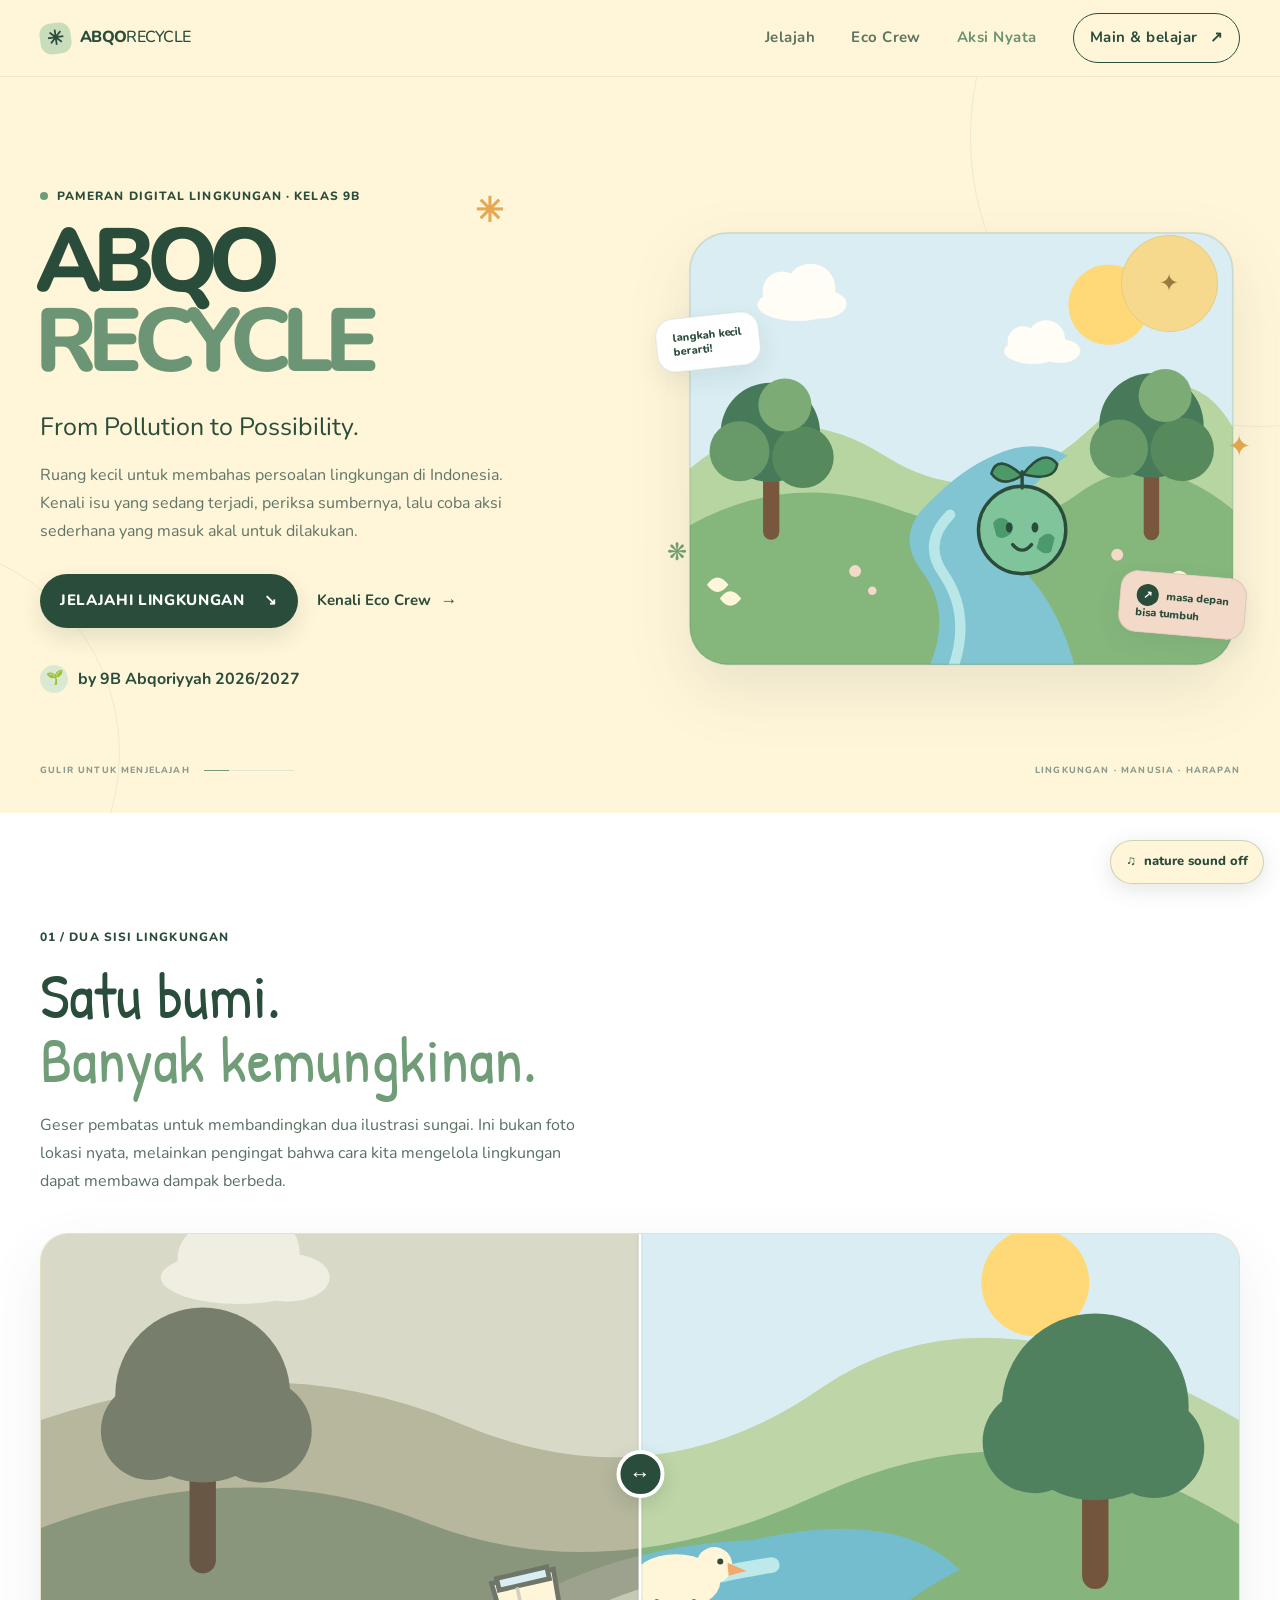
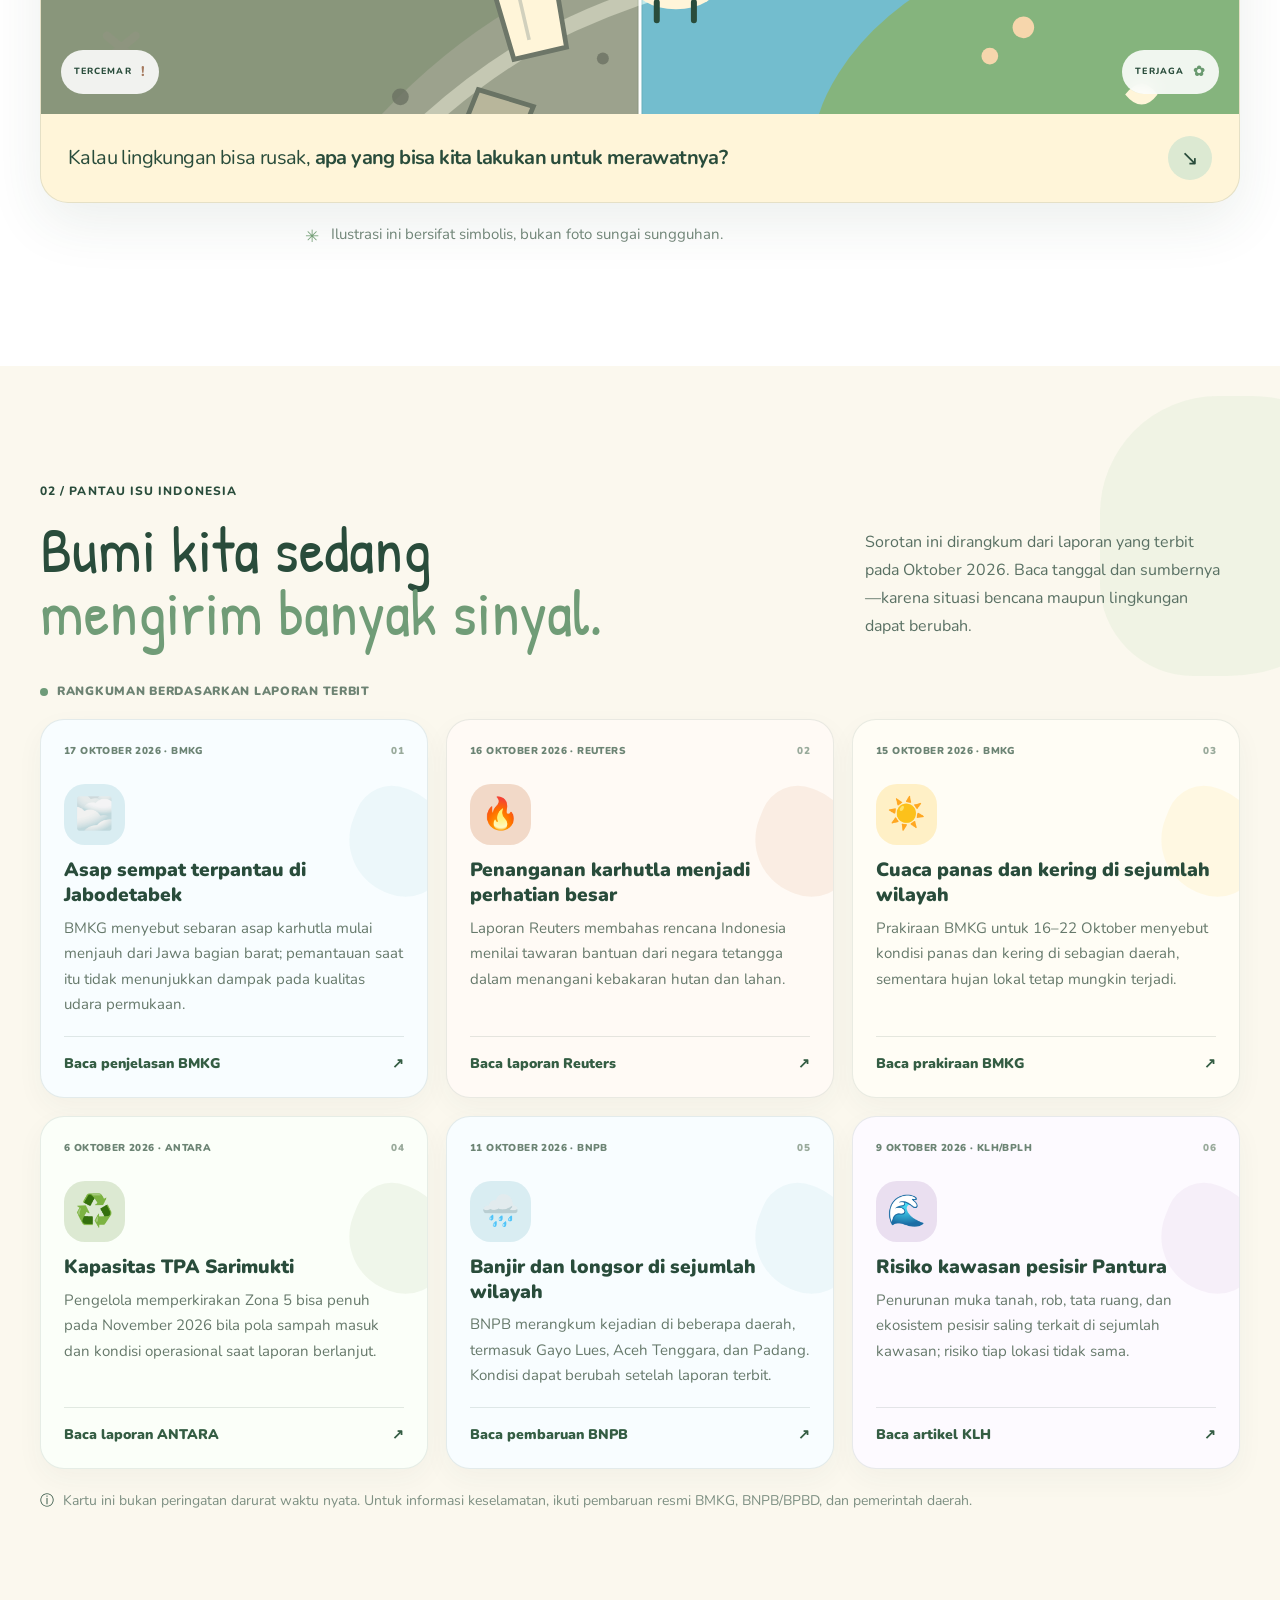
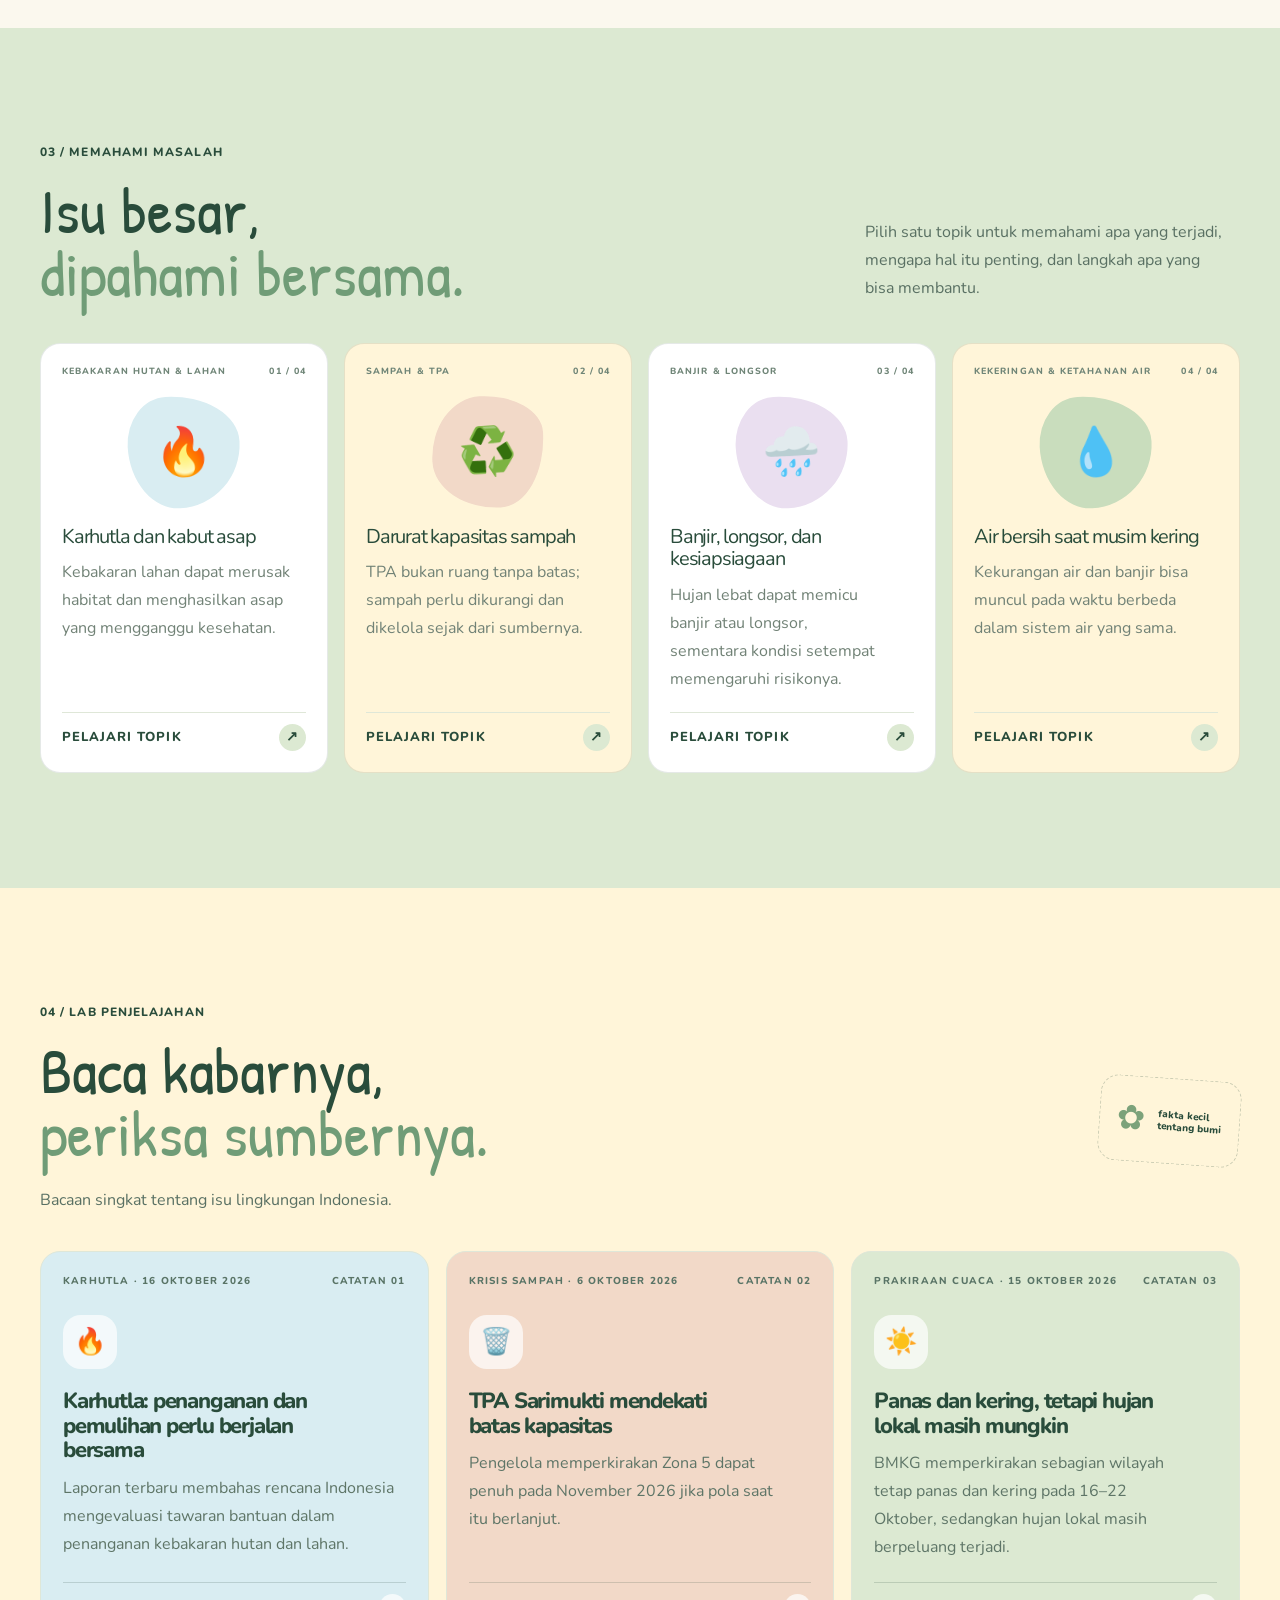
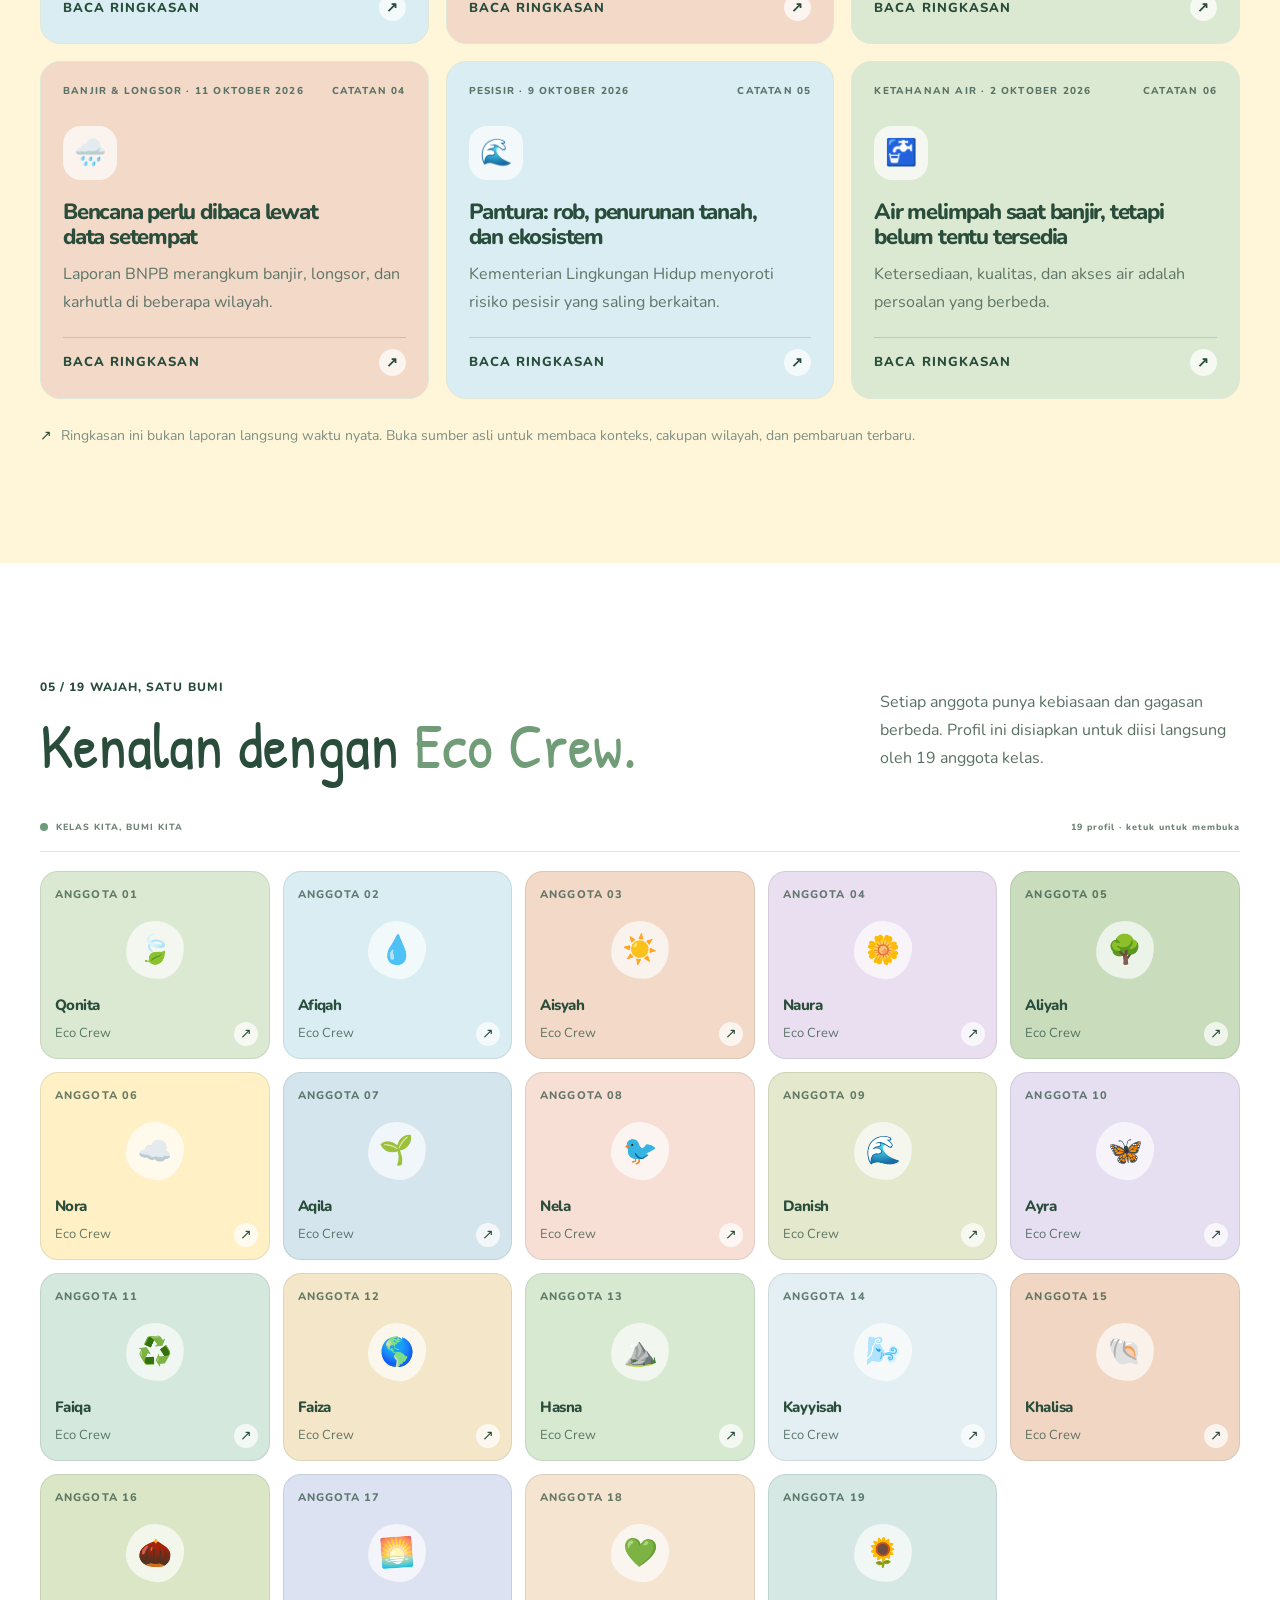
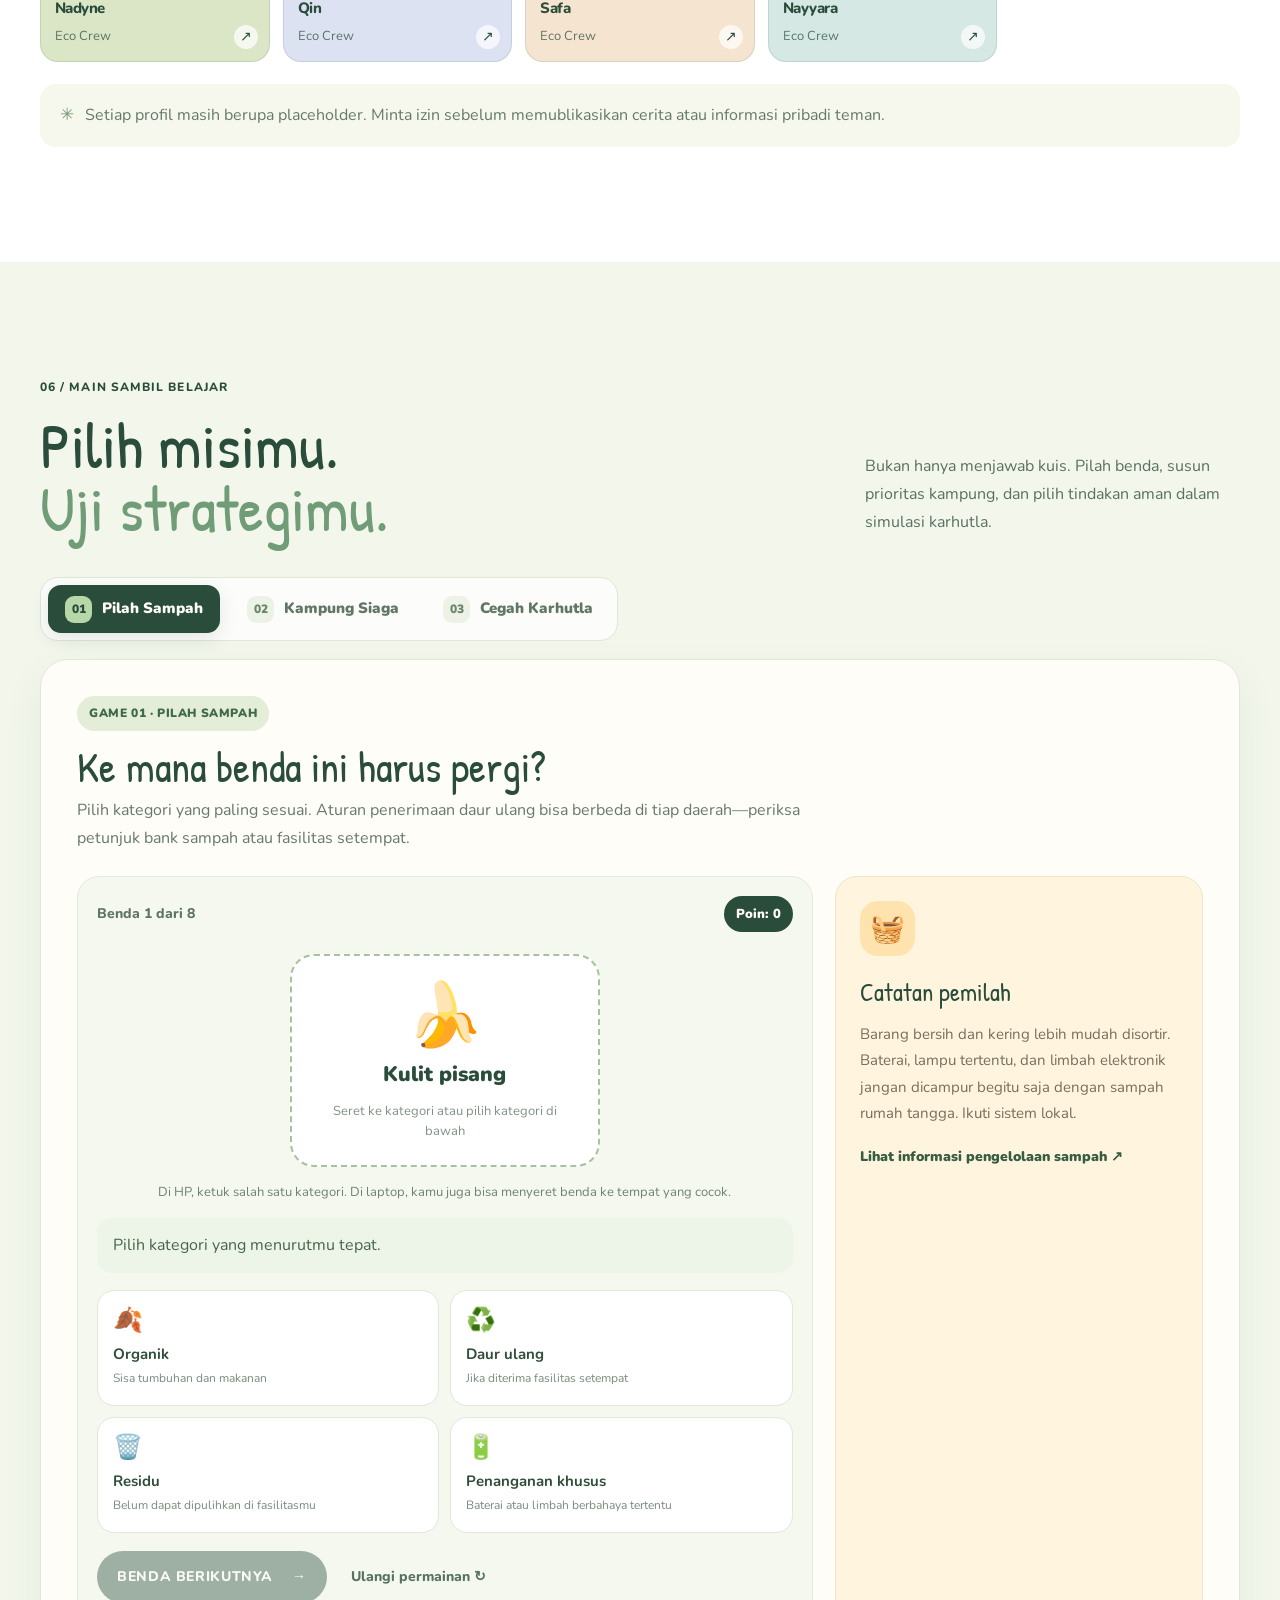
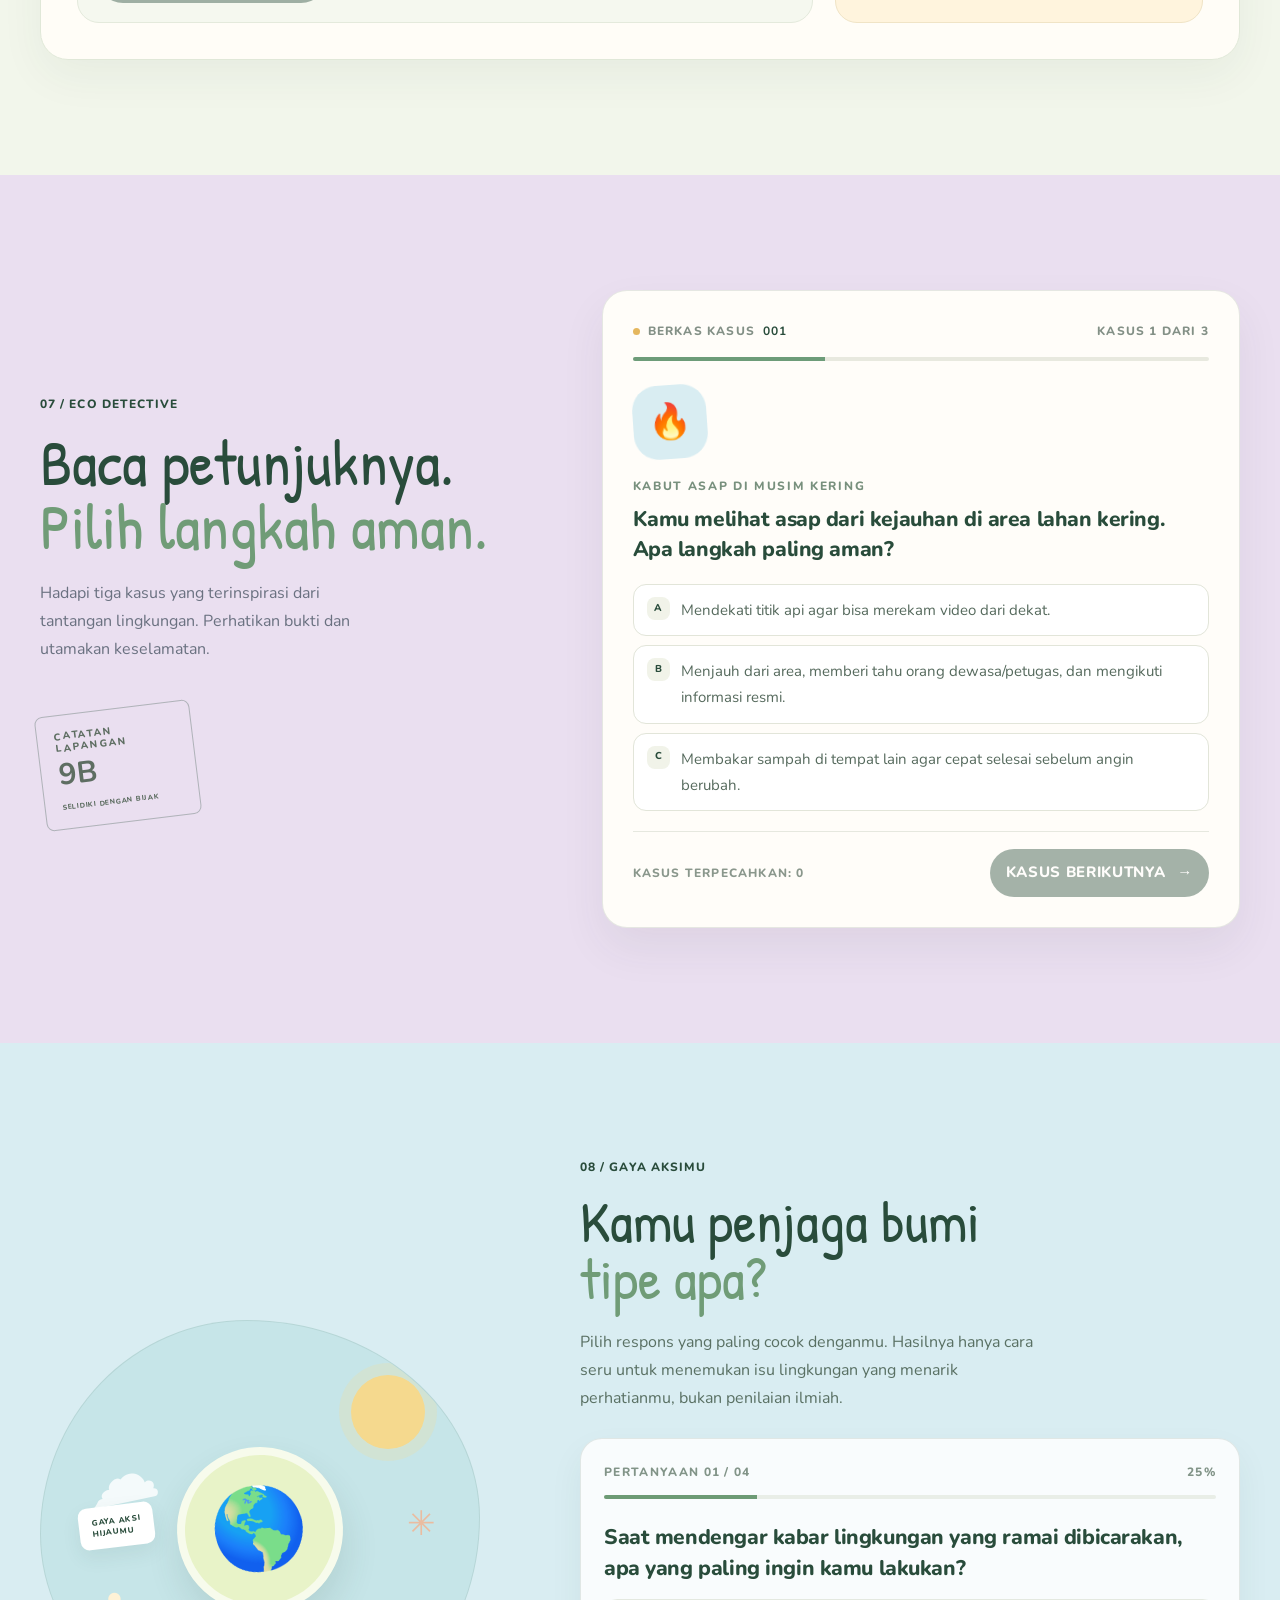
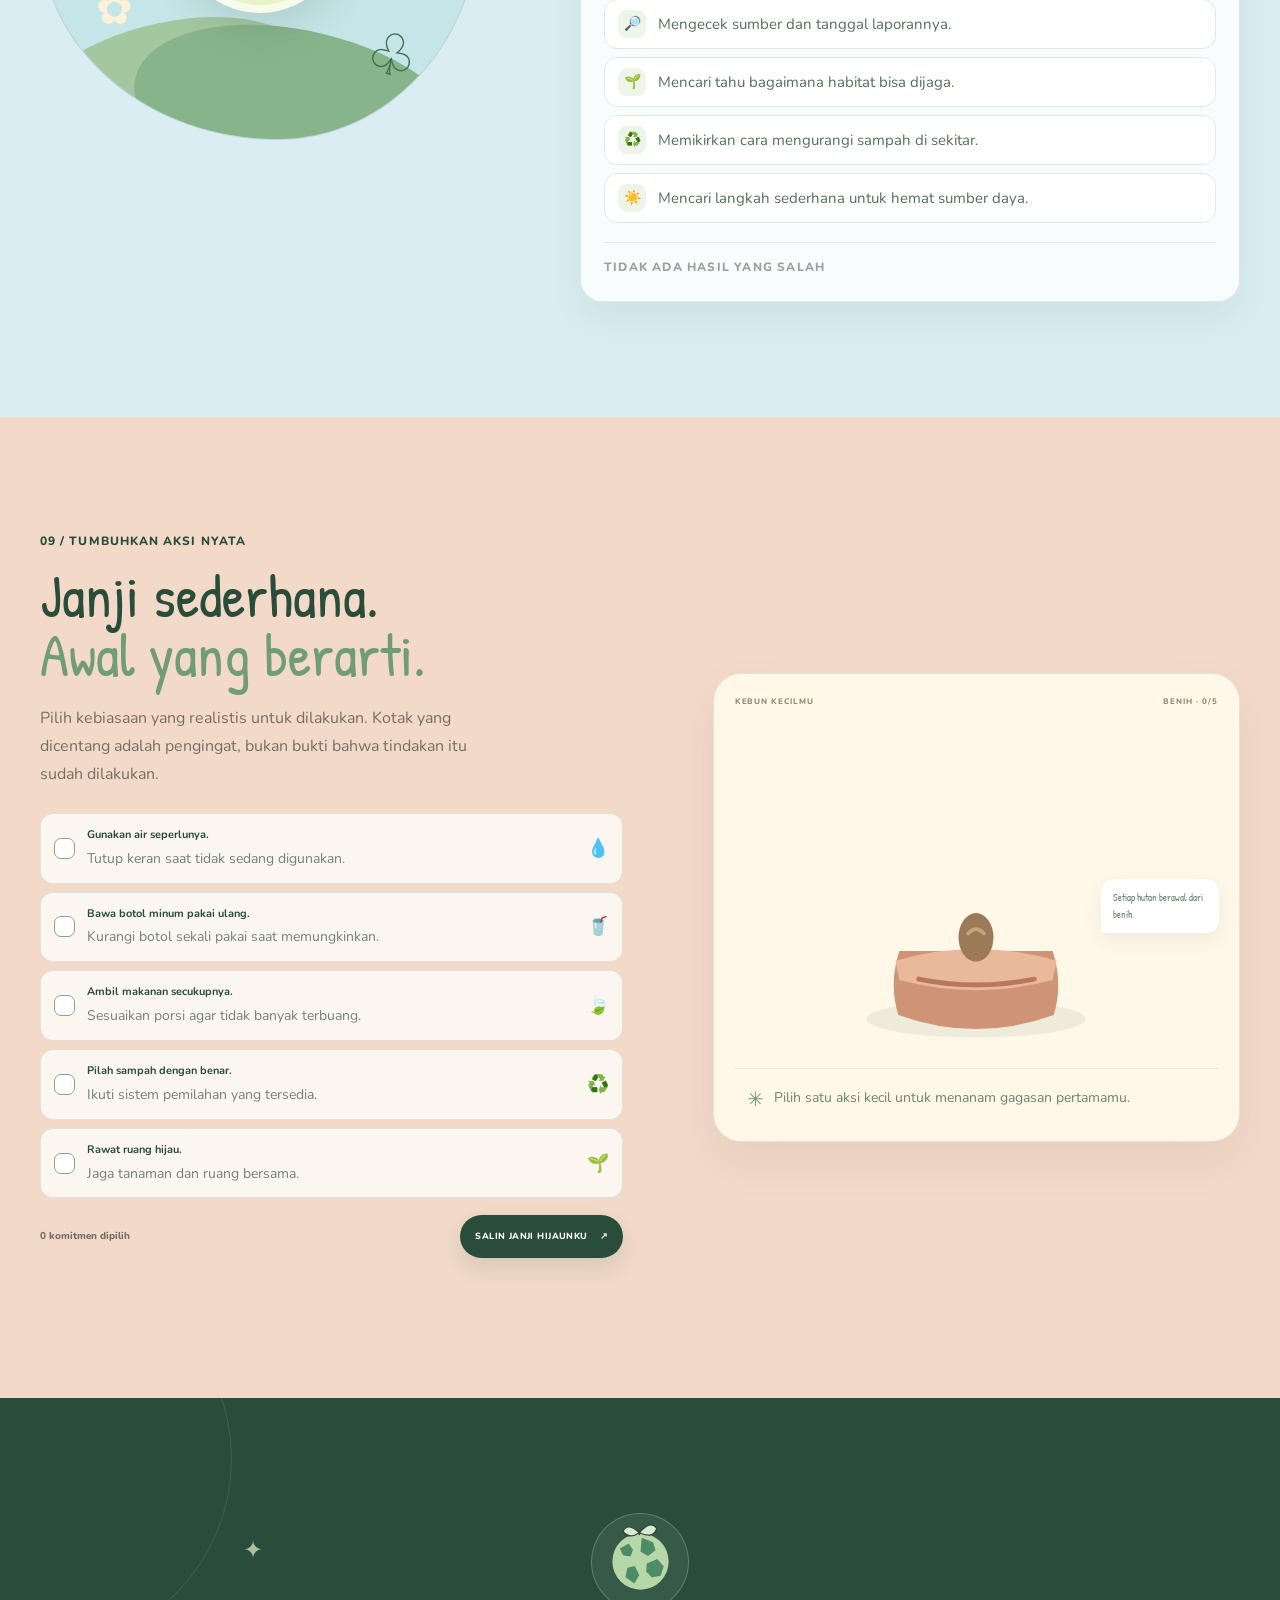
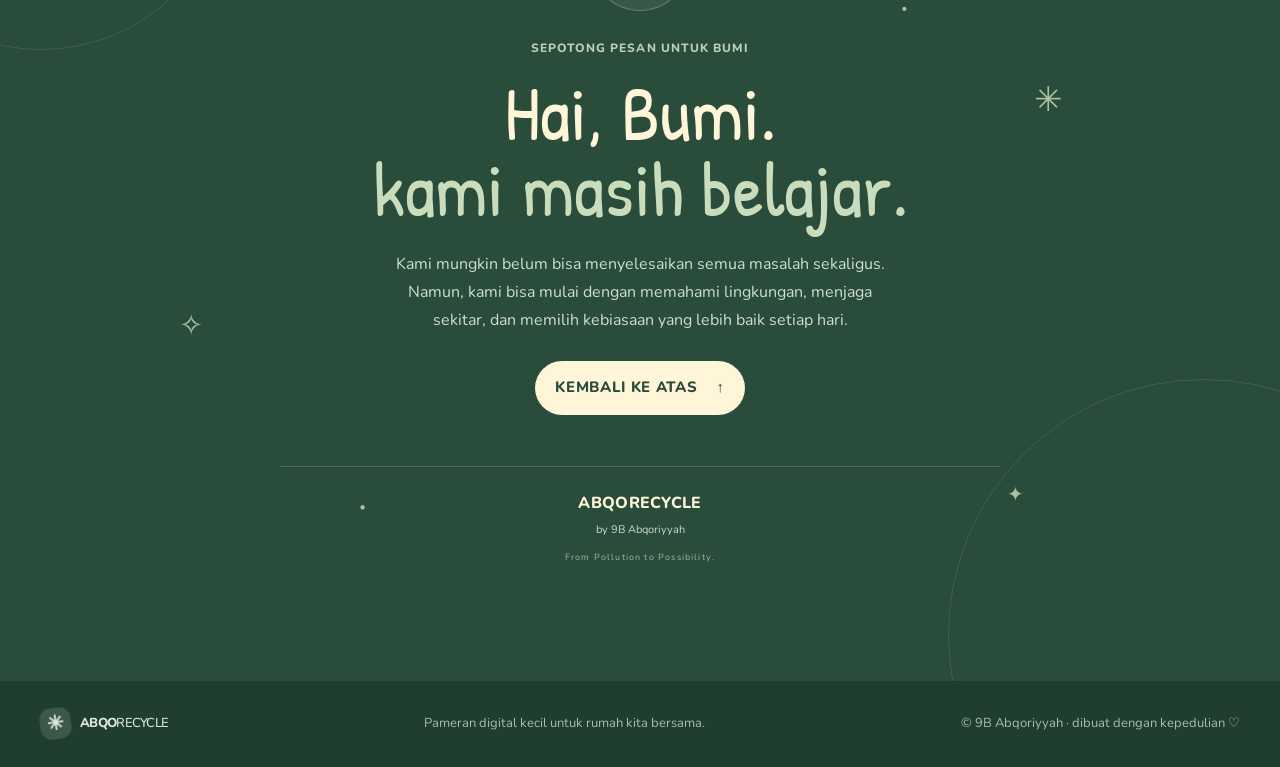
==== index.html @ 98eb4a1c "Add files via upload" ====
<!doctype html>
<html lang="id">
<head>
  <meta charset="UTF-8">
  <meta name="viewport" content="width=device-width, initial-scale=1.0">
  <meta name="description" content="ABQORECYCLE dari 9B Abqoriyyah: jelajahi isu lingkungan Indonesia terkini, belajar dari sumber tepercaya, dan coba permainan interaktif bertema sampah, banjir, kekeringan, serta karhutla.">
  <meta name="theme-color" content="#fff5d9">
  <title>ABQORECYCLE — 9B Abqoriyyah</title>
  <link rel="icon" href="data:image/svg+xml,%3Csvg xmlns='http://www.w3.org/2000/svg' viewBox='0 0 100 100'%3E%3Crect width='100' height='100' rx='25' fill='%23dce9d2'/%3E%3Cpath d='M50 78V43C50 23 70 17 81 20 82 42 72 57 50 59M50 53C47 31 31 23 17 29 18 49 31 62 50 63' fill='none' stroke='%23294c3b' stroke-width='7' stroke-linecap='round' stroke-linejoin='round'/%3E%3C/svg%3E">
  <link rel="preconnect" href="https://fonts.googleapis.com">
  <link rel="preconnect" href="https://fonts.gstatic.com" crossorigin>
  <link href="https://fonts.googleapis.com/css2?family=Nunito:wght@400;500;600;700;800;900&family=Patrick+Hand&display=swap" rel="stylesheet">
  <link rel="stylesheet" href="style.css">
  <script src="script.js" defer></script>
</head>
<body>
  <a class="skip-link" href="#main-content">Lewati ke konten utama</a>
  <header class="site-header" id="top">
    <nav class="navbar container" aria-label="Navigasi utama">
      <a class="brand" href="#top" aria-label="Beranda ABQORECYCLE"><span class="brand-mark" aria-hidden="true">✳</span><span>ABQO<span class="brand-light">RECYCLE</span></span></a>
      <button class="menu-toggle" type="button" aria-expanded="false" aria-controls="nav-links" aria-label="Buka menu navigasi"><span></span><span></span></button>
      <div class="nav-links" id="nav-links">
        <a href="#discover">Jelajah</a>
        <a href="#eco-crew">Eco Crew</a>
        <a href="#take-action">Aksi Nyata</a>
        <a class="nav-cta" href="#misi-interaktif">Main & belajar <span aria-hidden="true">↗</span></a>
      </div>
    </nav>
  </header>

  <main id="main-content">
    <section class="hero section-pad" aria-labelledby="hero-title">
      <div class="hero-orbit orbit-one" aria-hidden="true"></div><div class="hero-orbit orbit-two" aria-hidden="true"></div>
      <div class="container hero-layout">
        <div class="hero-copy reveal">
          <p class="eyebrow"><span class="eyebrow-dot"></span> PAMERAN DIGITAL LINGKUNGAN · KELAS 9B</p>
          <h1 id="hero-title">ABQO<span>RECYCLE</span><i aria-hidden="true">✳</i></h1>
          <p class="hero-tagline">From Pollution to Possibility.</p>
          <p class="hero-description">Ruang kecil untuk membahas persoalan lingkungan di Indonesia. Kenali isu yang sedang terjadi, periksa sumbernya, lalu coba aksi sederhana yang masuk akal untuk dilakukan.</p>
          <div class="hero-actions"><a class="button button-dark" href="#discover">Jelajahi lingkungan <span aria-hidden="true">↘</span></a><a class="text-link" href="#eco-crew">Kenali Eco Crew <span aria-hidden="true">→</span></a></div>
          <div class="hero-note"><span class="note-icon" aria-hidden="true">🌱</span><span><strong>by 9B Abqoriyyah 2026/2027</strong></span></div>
        </div>
        <div class="hero-art reveal reveal-delay" aria-label="Ilustrasi lanskap hijau dengan sungai, pepohonan, awan, dan bumi yang memiliki tunas" role="img">
          <div class="sun-disc"><span>✦</span></div>
          <div class="hero-sticker sticker-top">langkah kecil<br>berarti!</div>
          <svg class="landscape-svg" viewBox="0 0 650 520" role="img" aria-hidden="true">
            <defs><clipPath id="sceneClip"><rect x="8" y="8" width="634" height="504" rx="44"/></clipPath></defs>
            <g clip-path="url(#sceneClip)">
              <rect width="650" height="520" fill="#d9edf2"/>
              <circle cx="497" cy="92" r="47" fill="#ffd878"/>
              <g fill="#fffdf5"><ellipse cx="134" cy="92" rx="47" ry="19"/><circle cx="116" cy="76" r="23"/><circle cx="149" cy="73" r="29"/><ellipse cx="161" cy="91" rx="30" ry="17"/><ellipse cx="409" cy="146" rx="34" ry="15"/><circle cx="397" cy="135" r="18"/><circle cx="424" cy="132" r="22"/><ellipse cx="440" cy="146" rx="24" ry="14"/></g>
              <path d="M0 290 Q112 190 235 268T475 237T650 250V520H0Z" fill="#b6d5a1"/>
              <path d="M0 354 Q122 283 248 330T461 313T650 338V520H0Z" fill="#85b77c"/>
              <path d="M285 520 Q317 452 278 402 Q247 361 287 323 Q326 283 365 267 Q411 247 449 268 Q409 297 391 331 Q367 371 410 416 Q443 457 459 520Z" fill="#82c5d2"/>
              <path d="M314 520 Q338 455 304 406 Q279 370 312 337" fill="none" stroke="#b9e7e7" stroke-width="12" stroke-linecap="round"/>
              <g class="tree tree-left"><path d="M103 357V263" stroke="#79563e" stroke-width="19" stroke-linecap="round"/><circle cx="102" cy="241" r="58" fill="#477a59"/><circle cx="66" cy="263" r="35" fill="#689a69"/><circle cx="140" cy="270" r="36" fill="#568a5d"/><circle cx="119" cy="209" r="31" fill="#7cab75"/></g>
              <g class="tree tree-right"><path d="M547 358V257" stroke="#79563e" stroke-width="18" stroke-linecap="round"/><circle cx="547" cy="233" r="61" fill="#477a59"/><circle cx="509" cy="260" r="34" fill="#689a69"/><circle cx="583" cy="261" r="37" fill="#568a5d"/><circle cx="563" cy="198" r="31" fill="#7cab75"/></g>
              <g fill="#fff5d9"><path d="M53 419q-13-17-25 0 12 17 25 0M68 435q-13-17-25 0 12 17 25 0M592 411q-13-17-25 0 12 17 25 0M614 429q-13-17-25 0 12 17 25 0"/></g>
              <g transform="translate(396 355)"><circle r="51" fill="#7fc49b" stroke="#294c3b" stroke-width="4"/><path d="M-17 -11q-10-7-17 3l4 15q8 6 18-4M20 10q11-11 18-1l-4 16q-8 6-17-4" fill="#4b996c"/><ellipse cx="-15" cy="-3" rx="4" ry="6" fill="#294c3b"/><ellipse cx="15" cy="-3" rx="4" ry="6" fill="#294c3b"/><path d="M-11 17q11 13 22 0" fill="none" stroke="#294c3b" stroke-width="4" stroke-linecap="round"/><path d="M0 -49V-68" stroke="#294c3b" stroke-width="4" stroke-linecap="round"/><path d="M0 -64q-29-26-36-2 13 18 36 2M1 -65q25-32 40-12-3 21-40 12" fill="#4e9968" stroke="#294c3b" stroke-width="3" stroke-linejoin="round"/></g>
              <g fill="#f2d9c8"><circle cx="201" cy="403" r="7"/><circle cx="221" cy="426" r="5"/><circle cx="507" cy="384" r="7"/></g>
            </g>
            <rect x="8" y="8" width="634" height="504" rx="44" fill="none" stroke="#294c3b" stroke-opacity=".13" stroke-width="2"/>
          </svg>
          <div class="hero-sticker sticker-bottom"><span aria-hidden="true">↗</span> masa depan<br>bisa tumbuh</div>
          <span class="floating-leaf leaf-a" aria-hidden="true">✦</span><span class="floating-leaf leaf-b" aria-hidden="true">❋</span>
        </div>
      </div>
      <div class="hero-bottom container"><span>GULIR UNTUK MENJELAJAH</span><div class="scroll-line"><span></span></div><span class="hero-bottom-right">LINGKUNGAN · MANUSIA · HARAPAN</span></div>
    </section>

    

    <section class="section-pad compare-section" id="discover" aria-labelledby="compare-title">
      <div class="container">
        <div class="section-heading reveal"><p class="eyebrow">01 / DUA SISI LINGKUNGAN</p><h2 id="compare-title">Satu bumi.<br><span>Banyak kemungkinan.</span></h2><p class="section-lede">Geser pembatas untuk membandingkan dua ilustrasi sungai. Ini bukan foto lokasi nyata, melainkan pengingat bahwa cara kita mengelola lingkungan dapat membawa dampak berbeda.</p></div>
        <div class="river-card reveal">
          <div class="river-stage" id="river-stage" style="--split:50%" aria-label="Perbandingan interaktif ilustrasi sungai tercemar dan sungai terjaga">
            <div class="river-scene river-clean" aria-hidden="true">
              <svg viewBox="0 0 1000 480" preserveAspectRatio="xMidYMid slice"><rect width="1000" height="480" fill="#d9edf2"/><circle cx="830" cy="80" r="45" fill="#ffd878"/><g fill="#fffdf5"><ellipse cx="165" cy="76" rx="65" ry="22"/><circle cx="142" cy="60" r="28"/><circle cx="182" cy="56" r="34"/><ellipse cx="206" cy="76" rx="35" ry="20"/></g><path d="M0 195Q190 130 350 198T650 169T1000 195V480H0Z" fill="#bed5a7"/><path d="M0 285Q170 220 320 280T650 257T1000 282V480H0Z" fill="#85b47d"/><path d="M250 480Q320 393 404 346T595 295Q714 268 767 320Q698 355 666 406T655 480Z" fill="#73bdce"/><path d="M288 480Q365 401 444 365T610 316" fill="none" stroke="#bee9eb" stroke-width="13" stroke-linecap="round"/><g stroke="#73553e" stroke-width="22" stroke-linecap="round"><path d="M135 312V190"/><path d="M880 325V205"/></g><g fill="#4f815e"><circle cx="135" cy="174" r="73"/><circle cx="91" cy="204" r="41"/><circle cx="183" cy="204" r="43"/><circle cx="880" cy="184" r="78"/><circle cx="829" cy="213" r="43"/><circle cx="929" cy="218" r="42"/></g><g fill="#f6d6ac"><circle cx="238" cy="364" r="9"/><circle cx="258" cy="390" r="7"/><circle cx="820" cy="368" r="9"/><circle cx="792" cy="392" r="7"/></g><g transform="translate(530 330)"><ellipse cx="0" cy="0" rx="37" ry="23" fill="#fff5d9"/><circle cx="32" cy="-14" r="15" fill="#fff5d9"/><path d="M43 -16l16 7-15 4" fill="#f2a96b"/><path d="M-16 17v15M15 17v15" stroke="#294c3b" stroke-width="5" stroke-linecap="round"/><circle cx="37" cy="-17" r="2.5" fill="#294c3b"/></g><g fill="#fff5d9"><path d="M73 422q-13-18-27 0 14 17 27 0M95 439q-13-18-27 0 14 17 27 0M932 424q-13-18-27 0 14 17 27 0"/></g></svg>
              <span class="scene-label clean-label">TERJAGA <span>✿</span></span>
            </div>
            <div class="river-scene river-dirty" aria-hidden="true">
              <svg viewBox="0 0 1000 480" preserveAspectRatio="xMidYMid slice"><rect width="1000" height="480" fill="#d9d9c8"/><circle cx="830" cy="80" r="45" fill="#f2d9c8"/><g fill="#efeee0"><ellipse cx="165" cy="76" rx="65" ry="22"/><circle cx="142" cy="60" r="28"/><circle cx="182" cy="56" r="34"/><ellipse cx="206" cy="76" rx="35" ry="20"/></g><path d="M0 195Q190 130 350 198T650 169T1000 195V480H0Z" fill="#b6b79c"/><path d="M0 285Q170 220 320 280T650 257T1000 282V480H0Z" fill="#89967b"/><path d="M250 480Q320 393 404 346T595 295Q714 268 767 320Q698 355 666 406T655 480Z" fill="#9ca28d"/><path d="M288 480Q365 401 444 365T610 316" fill="none" stroke="#c5c8b3" stroke-width="13" stroke-linecap="round"/><g stroke="#695746" stroke-width="22" stroke-linecap="round"><path d="M135 312V190"/><path d="M880 325V205"/></g><g fill="#777f6c"><circle cx="135" cy="174" r="73"/><circle cx="91" cy="204" r="41"/><circle cx="183" cy="204" r="43"/><circle cx="880" cy="184" r="78"/><circle cx="829" cy="213" r="43"/><circle cx="929" cy="218" r="42"/></g><g transform="translate(410 345) rotate(-13)"><path d="M-30-21h53l-4 66h-45z" fill="#fff5d9" stroke="#6d7668" stroke-width="4"/><path d="M-25-24h43v10h-43z" fill="#d9edf2" stroke="#6d7668" stroke-width="4"/><path d="M-10-13v45" stroke="#d1d0bd" stroke-width="3"/></g><g transform="translate(640 365) rotate(21)"><path d="M-24-18h48l-5 46h-38z" fill="#f2d9c8" stroke="#6d7668" stroke-width="4"/><path d="M-16-25h32v9h-32z" fill="#d8a990" stroke="#6d7668" stroke-width="4"/></g><path d="M365 420l46 14-11 27-45-16z" fill="#b8b69b" stroke="#697364" stroke-width="4"/><path d="M684 300q24-22 36 2l-15 30-26-8z" fill="#f2d9c8"/><g fill="#6c7263" opacity=".8"><circle cx="300" cy="426" r="7"/><circle cx="469" cy="394" r="5"/><circle cx="566" cy="439" r="9"/><circle cx="744" cy="402" r="6"/><circle cx="537" cy="355" r="4"/></g><g stroke="#8e957f" stroke-width="7" stroke-linecap="round"><path d="M55 375l24 20M79 375l-24 20M934 363l22 20M956 363l-22 20"/></g></svg>
              <span class="scene-label dirty-label">TERCEMAR <span>!</span></span>
            </div>
            <div class="river-divider" aria-hidden="true"><span>↔</span></div>
            <label class="visually-hidden" for="river-range">Geser untuk menampilkan lebih banyak bagian sungai yang terjaga</label>
            <input id="river-range" class="river-range" type="range" min="0" max="100" value="50" aria-valuetext="Ilustrasi sungai terjaga ditampilkan 50 persen">
          </div>
          <div class="river-caption"><p>Kalau lingkungan bisa rusak, <strong>apa yang bisa kita lakukan untuk merawatnya?</strong></p><a href="#isu-indonesia" class="round-arrow" aria-label="Lihat isu lingkungan Indonesia">↘</a></div>
        </div>
        <div class="compare-footnote"><span class="tiny-leaf" aria-hidden="true">✳</span><p>Ilustrasi ini bersifat simbolis, bukan foto sungai sungguhan.</p></div>
      </div>
    </section>


    <section class="section-pad issue-watch-section" id="isu-indonesia" aria-labelledby="issue-watch-title">
      <div class="container">
        <div class="section-heading section-heading-row reveal">
          <div><p class="eyebrow">02 / PANTAU ISU INDONESIA</p><h2 id="issue-watch-title">Bumi kita sedang<br><span>mengirim banyak sinyal.</span></h2></div>
          <p class="section-lede">Sorotan ini dirangkum dari laporan yang terbit pada Oktober 2026. Baca tanggal dan sumbernya—karena situasi bencana maupun lingkungan dapat berubah.</p>
        </div>
        <div class="issue-meta"><span><i class="status-dot" aria-hidden="true"></i> RANGKUMAN BERDASARKAN LAPORAN TERBIT</span></div>
        <div class="issue-grid" id="indonesia-issue-grid" aria-live="polite"></div>
        <p class="source-note issue-disclaimer"><span aria-hidden="true">ⓘ</span> Kartu ini bukan peringatan darurat waktu nyata. Untuk informasi keselamatan, ikuti pembaruan resmi BMKG, BNPB/BPBD, dan pemerintah daerah.</p>
      </div>
    </section>

    <section class="section-pad pollution-section" id="pollution-playground" aria-labelledby="pollution-title">
      <div class="container">
        <div class="section-heading section-heading-row reveal"><div><p class="eyebrow">03 / MEMAHAMI MASALAH</p><h2 id="pollution-title">Isu besar,<br><span>dipahami bersama.</span></h2></div><p class="section-lede">Pilih satu topik untuk memahami apa yang terjadi, mengapa hal itu penting, dan langkah apa yang bisa membantu.</p></div>
        <div class="pollution-grid" id="pollution-grid" aria-live="polite"></div>
      </div>
    </section>

    <section class="section-pad lab-section" id="eco-lab" aria-labelledby="lab-title">
      <div class="container">
        <div class="lab-heading reveal"><div><p class="eyebrow">04 / LAB PENJELAJAHAN</p><h2 id="lab-title">Baca kabarnya,<br><span>periksa sumbernya.</span></h2></div><div class="lab-doodle" aria-hidden="true"><span>✿</span><small>fakta kecil<br>tentang bumi</small></div></div>
        <p class="section-lede lab-lede reveal">Bacaan singkat tentang isu lingkungan Indonesia.</p>
        <div class="article-grid" id="article-grid"></div>
        <p class="source-note"><span aria-hidden="true">↗</span> Ringkasan ini bukan laporan langsung waktu nyata. Buka sumber asli untuk membaca konteks, cakupan wilayah, dan pembaruan terbaru.</p>
      </div>
    </section>

    <section class="section-pad crew-section" id="eco-crew" aria-labelledby="crew-title">
      <div class="container">
        <div class="crew-top reveal"><div><p class="eyebrow">05 / 19 WAJAH, SATU BUMI</p><h2 id="crew-title">Kenalan dengan <span>Eco Crew.</span></h2></div><p>Setiap anggota punya kebiasaan dan gagasan berbeda. Profil ini disiapkan untuk diisi langsung oleh 19 anggota kelas.</p></div>
        <div class="crew-meta"><span><i class="status-dot" aria-hidden="true"></i> KELAS KITA, BUMI KITA</span><span id="member-count">19 profil · ketuk untuk membuka</span></div>
        <div class="member-grid" id="member-grid"></div>
        <div class="crew-note"><span aria-hidden="true">✳</span><p>Setiap profil masih berupa placeholder. Minta izin sebelum memublikasikan cerita atau informasi pribadi teman.</p></div>
      </div>
    </section>


    <section class="section-pad mission-section" id="misi-interaktif" aria-labelledby="mission-title">
      <div class="container">
        <div class="section-heading section-heading-row reveal">
          <div><p class="eyebrow">06 / MAIN SAMBIL BELAJAR</p><h2 id="mission-title">Pilih misimu.<br><span>Uji strategimu.</span></h2></div>
          <p class="section-lede">Bukan hanya menjawab kuis. Pilah benda, susun prioritas kampung, dan pilih tindakan aman dalam simulasi karhutla.</p>
        </div>
        <div class="mission-tabs" role="tablist" aria-label="Pilih permainan interaktif">
          <button id="mission-tab-sorting" class="mission-tab is-active" type="button" role="tab" aria-selected="true" aria-controls="mission-sorting" data-mission-tab="sorting"><span>01</span> Pilah Sampah</button>
          <button id="mission-tab-flood" class="mission-tab" type="button" role="tab" aria-selected="false" aria-controls="mission-flood" data-mission-tab="flood"><span>02</span> Kampung Siaga</button>
          <button id="mission-tab-fire" class="mission-tab" type="button" role="tab" aria-selected="false" aria-controls="mission-fire" data-mission-tab="fire"><span>03</span> Cegah Karhutla</button>
        </div>

        <div class="mission-panel is-active" id="mission-sorting" role="tabpanel" aria-labelledby="mission-tab-sorting">
          <div class="game-intro"><span class="game-sticker">GAME 01 · PILAH SAMPAH</span><h3>Ke mana benda ini harus pergi?</h3><p>Pilih kategori yang paling sesuai. Aturan penerimaan daur ulang bisa berbeda di tiap daerah—periksa petunjuk bank sampah atau fasilitas setempat.</p></div>
          <div class="sorting-layout">
            <div class="sorting-board">
              <div class="game-stats"><span id="sort-progress">Benda 1 dari 8</span><span class="stat-pill" id="sort-score">Poin: 0</span></div>
              <div class="sort-object-wrap" id="sort-object-wrap"><button class="sort-object" id="sort-object" type="button" draggable="true" aria-describedby="sort-instruction"><span class="sort-object-icon" id="sort-object-icon">🍌</span><span class="sort-object-name" id="sort-object-name">Kulit pisang</span><span class="sort-object-hint">Seret ke kategori atau pilih kategori di bawah</span></button></div>
              <p class="game-instruction" id="sort-instruction">Di HP, ketuk salah satu kategori. Di laptop, kamu juga bisa menyeret benda ke tempat yang cocok.</p>
              <div class="sort-feedback" id="sort-feedback" aria-live="polite">Siap? Pilih kategori yang menurutmu tepat.</div>
              <div class="sort-categories" id="sort-categories">
                <button type="button" class="sort-bin bin-organic" data-sort-bin="organik"><span>🍂</span><b>Organik</b><small>Sisa tumbuhan dan makanan</small></button>
                <button type="button" class="sort-bin bin-recycle" data-sort-bin="daur-ulang"><span>♻️</span><b>Daur ulang</b><small>Jika diterima fasilitas setempat</small></button>
                <button type="button" class="sort-bin bin-residual" data-sort-bin="residu"><span>🗑️</span><b>Residu</b><small>Belum dapat dipulihkan di fasilitasmu</small></button>
                <button type="button" class="sort-bin bin-special" data-sort-bin="khusus"><span>🔋</span><b>Penanganan khusus</b><small>Baterai atau limbah berbahaya tertentu</small></button>
              </div>
              <div class="game-actions"><button class="button button-dark" id="sort-next" type="button" disabled>Benda berikutnya <span aria-hidden="true">→</span></button><button class="text-button" id="sort-restart" type="button">Ulangi permainan ↻</button></div>
              <div class="sort-results" id="sort-results" hidden aria-live="polite"></div>
            </div>
            <aside class="game-side-note"><div class="side-note-icon">🧺</div><h4>Catatan pemilah</h4><p>Barang bersih dan kering lebih mudah disortir. Baterai, lampu tertentu, dan limbah elektronik jangan dicampur begitu saja dengan sampah rumah tangga. Ikuti sistem lokal.</p><a href="https://sipsn.menlhk.go.id/sipsn/" target="_blank" rel="noopener noreferrer">Lihat informasi pengelolaan sampah ↗</a></aside>
          </div>
        </div>

        <div class="mission-panel" id="mission-flood" role="tabpanel" aria-label="Simulasi Kampung Siaga" hidden>
          <div class="game-intro"><span class="game-sticker">GAME 02 · SUSUN PRIORITAS</span><h3>Bangun kampung yang lebih siap banjir.</h3><p>Kamu punya 10 Koin Aksi. Pilih beberapa upaya yang menurutmu paling berguna untuk kesiapsiagaan warga. Ini simulasi belajar, bukan prediksi risiko banjir sungguhan.</p></div>
          <div class="flood-game-layout">
            <div class="flood-actions-board">
              <div class="game-stats"><span>Pilih strategi sesuai anggaran</span><span class="stat-pill" id="flood-budget">Sisa: 10 koin</span></div>
              <div class="flood-action-grid" id="flood-action-grid">
                <button type="button" class="flood-action" data-flood-action="drain" data-cost="2" data-impact="2"><span class="flood-action-icon">🧹</span><span><b>Jaga saluran tetap bersih</b><small>Kerja bakti dan tidak membuang sampah ke drainase.</small></span><em>2 koin</em></button>
                <button type="button" class="flood-action" data-flood-action="green" data-cost="3" data-impact="3"><span class="flood-action-icon">🌳</span><span><b>Rawat ruang hijau dan resapan</b><small>Lindungi tanah terbuka serta vegetasi yang sesuai.</small></span><em>3 koin</em></button>
                <button type="button" class="flood-action" data-flood-action="warning" data-cost="3" data-impact="3"><span class="flood-action-icon">📢</span><span><b>Siapkan informasi dan rute evakuasi</b><small>Kenali jalur aman dan ikuti arahan resmi.</small></span><em>3 koin</em></button>
                <button type="button" class="flood-action" data-flood-action="waste" data-cost="2" data-impact="2"><span class="flood-action-icon">♻️</span><span><b>Kurangi sampah dari sumbernya</b><small>Pilah sesuai aturan setempat dan cegah sampah masuk sungai.</small></span><em>2 koin</em></button>
                <button type="button" class="flood-action" data-flood-action="infrastructure" data-cost="4" data-impact="4"><span class="flood-action-icon">🛠️</span><span><b>Laporkan titik drainase bermasalah</b><small>Usulkan pemeriksaan kepada pengelola atau pemerintah setempat.</small></span><em>4 koin</em></button>
              </div>
              <div class="game-actions"><button class="button button-dark" id="flood-evaluate" type="button">Lihat hasil rencanaku <span aria-hidden="true">↗</span></button><button class="text-button" id="flood-reset" type="button">Mulai ulang ↻</button></div>
              <div class="flood-feedback" id="flood-feedback" aria-live="polite" hidden></div>
            </div>
            <aside class="neighbourhood-card"><div class="neighbourhood-sky"><span>☀️</span><span>☁️</span></div><div class="neighbourhood-scene" id="neighbourhood-scene"><div class="house house-one">🏠</div><div class="house house-two">🏡</div><div class="scene-tree">🌳</div><div class="scene-river">〰️〰️〰️</div><div class="scene-road">▰ ▰ ▰</div></div><p class="scene-caption" id="flood-scene-caption">Kampung menunggu rencanamu.</p><div class="resilience-meter"><div><span>Nilai strategi</span><b id="flood-score">0</b></div><div class="meter-track"><span id="flood-meter-fill"></span></div></div><small class="scenario-caveat">Nilai hanya untuk permainan ini; kondisi nyata memerlukan data lokal dan penilaian ahli.</small></aside>
          </div>
        </div>

        <div class="mission-panel" id="mission-fire" role="tabpanel" aria-label="Papan strategi pencegahan kebakaran hutan dan lahan" hidden>
          <div class="game-intro"><span class="game-sticker">GAME 03 · PAPAN STRATEGI</span><h3>Kenali tindakan yang aman.</h3><p>Susun strategi pencegahan karhutla. Pilih tindakan yang ingin dimasukkan ke dalam rencana; tindakan berisiko akan mengurangi nilai rencana.</p></div>
          <div class="fire-game-board">
            <div class="fire-warning-banner"><span>🔥</span><div><b>Situasi simulasi: musim kering</b><p>Jangan mendekati titik api. Jika ada asap atau kebakaran, jaga jarak dan ikuti arahan petugas serta informasi resmi.</p></div></div>
            <div class="game-stats"><span>Pilih tindakan untuk rencanamu</span><span class="stat-pill" id="fire-selected-count">0 tindakan dipilih</span></div>
            <div class="fire-choice-grid" id="fire-choice-grid">
              <button class="fire-choice" type="button" data-fire-action="prevent" data-fire-safe="true"><span>✅</span><b>Mencegah pembakaran lahan dan sampah</b><small>Pilih ini untuk mengurangi sumber risiko.</small></button>
              <button class="fire-choice" type="button" data-fire-action="report" data-fire-safe="true"><span>📣</span><b>Melapor ke petugas melalui kanal resmi</b><small>Jangan menyebarkan lokasi yang belum terverifikasi sebagai kepastian.</small></button>
              <button class="fire-choice" type="button" data-fire-action="smoke" data-fire-safe="true"><span>😷</span><b>Menjauh dari asap dan ikuti info kualitas udara</b><small>Utamakan kesehatan dan panduan otoritas.</small></button>
              <button class="fire-choice" type="button" data-fire-action="burn" data-fire-safe="false"><span>⚠️</span><b>Membakar sampah agar halaman cepat bersih</b><small>Pembakaran terbuka dapat menambah asap dan menciptakan risiko api.</small></button>
              <button class="fire-choice" type="button" data-fire-action="approach" data-fire-safe="false"><span>🚫</span><b>Mendekati titik api untuk memadamkan sendiri</b><small>Jangan mendekati api; serahkan penanganan kepada petugas.</small></button>
              <button class="fire-choice" type="button" data-fire-action="share" data-fire-safe="false"><span>📱</span><b>Menyebarkan kabar kebakaran tanpa memeriksa sumber</b><small>Informasi yang belum dicek dapat memicu kepanikan atau salah arah.</small></button>
            </div>
            <div class="game-actions"><button class="button button-dark" id="fire-evaluate" type="button">Nilai strategi <span aria-hidden="true">↗</span></button><button class="text-button" id="fire-reset" type="button">Susun ulang ↻</button></div>
            <div class="fire-feedback" id="fire-feedback" hidden aria-live="polite"></div>
          </div>
        </div>
      </div>
    </section>

    <section class="section-pad detective-section" id="eco-detective" aria-labelledby="detective-title">
      <div class="container detective-layout">
        <div class="detective-copy reveal"><p class="eyebrow">07 / ECO DETECTIVE</p><h2 id="detective-title">Baca petunjuknya.<br><span>Pilih langkah aman.</span></h2><p>Hadapi tiga kasus yang terinspirasi dari tantangan lingkungan. Perhatikan bukti dan utamakan keselamatan.</p><div class="case-stamp" aria-hidden="true"><span>CATATAN<br>LAPANGAN</span><strong>9B</strong><small>SELIDIKI DENGAN BIJAK</small></div></div>
        <div class="detective-console reveal" id="detective-console" aria-live="polite">
          <div class="console-top"><span class="console-label"><span class="console-dot"></span> BERKAS KASUS <b id="case-number">001</b></span><span class="case-progress-label" id="case-progress-label">KASUS 1 DARI 3</span></div>
          <div class="case-progress"><span id="case-progress-bar"></span></div>
          <div class="case-art" id="case-art" aria-hidden="true">💧</div>
          <p class="case-kicker" id="case-kicker">KABUT ASAP DI MUSIM KERING</p>
          <h3 id="case-question">Asap terlihat dari kejauhan di area lahan kering. Apa langkah yang paling aman?</h3>
          <div class="case-options" id="case-options"></div>
          <div class="case-feedback" id="case-feedback" hidden aria-live="polite"></div>
          <div class="console-bottom"><span id="case-score">KASUS TERPECAHKAN: 0</span><button id="next-case" class="button button-dark button-small" type="button" disabled>Kasus berikutnya <span aria-hidden="true">→</span></button></div>
        </div>
      </div>
    </section>

    <section class="section-pad guardian-section" id="guardian-quiz" aria-labelledby="guardian-title">
      <div class="container guardian-layout">
        <div class="guardian-art reveal" aria-hidden="true"><div class="guardian-sun"></div><div class="guardian-cloud">☁</div><div class="guardian-planet">🌎</div><div class="guardian-flower flower-one">✿</div><div class="guardian-flower flower-two">✳</div><div class="guardian-plant">♧</div><div class="guardian-label">GAYA AKSI<br>HIJAUMU</div></div>
        <div class="guardian-content reveal"><p class="eyebrow">08 / GAYA AKSIMU</p><h2 id="guardian-title">Kamu penjaga bumi<br><span>tipe apa?</span></h2><p class="section-lede">Pilih respons yang paling cocok denganmu. Hasilnya hanya cara seru untuk menemukan isu lingkungan yang menarik perhatianmu, bukan penilaian ilmiah.</p>
          <div class="quiz-card" id="guardian-card" aria-live="polite">
            <div class="quiz-progress-row"><span id="guardian-step-label">PERTANYAAN 01 / 04</span><span id="guardian-percent">25%</span></div><div class="quiz-progress"><span id="guardian-progress-bar"></span></div>
            <h3 id="guardian-question">Saat mendengar kabar lingkungan yang ramai dibicarakan, apa yang paling ingin kamu lakukan?</h3>
            <div class="guardian-options" id="guardian-options"></div>
            <div class="quiz-footer"><span>TIDAK ADA HASIL YANG SALAH</span><button class="text-button" id="guardian-back" type="button" hidden>← Sebelumnya</button></div>
          </div>
        </div>
      </div>
    </section>

    <section class="section-pad action-section" id="take-action" aria-labelledby="action-title">
      <div class="container action-layout">
        <div class="action-copy reveal"><p class="eyebrow">09 / TUMBUHKAN AKSI NYATA</p><h2 id="action-title">Janji sederhana.<br><span>Awal yang berarti.</span></h2><p>Pilih kebiasaan yang realistis untuk dilakukan. Kotak yang dicentang adalah pengingat, bukan bukti bahwa tindakan itu sudah dilakukan.</p>
          <div class="promise-list" id="promise-list">
            <label class="promise-option"><input type="checkbox" value="Gunakan air seperlunya."><span class="custom-check" aria-hidden="true">✓</span><span><b>Gunakan air seperlunya.</b><small>Tutup keran saat tidak sedang digunakan.</small></span><span class="promise-icon" aria-hidden="true">💧</span></label>
            <label class="promise-option"><input type="checkbox" value="Bawa botol minum pakai ulang."><span class="custom-check" aria-hidden="true">✓</span><span><b>Bawa botol minum pakai ulang.</b><small>Kurangi botol sekali pakai saat memungkinkan.</small></span><span class="promise-icon" aria-hidden="true">🥤</span></label>
            <label class="promise-option"><input type="checkbox" value="Ambil makanan secukupnya."><span class="custom-check" aria-hidden="true">✓</span><span><b>Ambil makanan secukupnya.</b><small>Sesuaikan porsi agar tidak banyak terbuang.</small></span><span class="promise-icon" aria-hidden="true">🍃</span></label>
            <label class="promise-option"><input type="checkbox" value="Pilah sampah dengan benar."><span class="custom-check" aria-hidden="true">✓</span><span><b>Pilah sampah dengan benar.</b><small>Ikuti sistem pemilahan yang tersedia.</small></span><span class="promise-icon" aria-hidden="true">♻️</span></label>
            <label class="promise-option"><input type="checkbox" value="Rawat ruang hijau."><span class="custom-check" aria-hidden="true">✓</span><span><b>Rawat ruang hijau.</b><small>Jaga tanaman dan ruang bersama.</small></span><span class="promise-icon" aria-hidden="true">🌱</span></label>
          </div>
          <div class="promise-bottom"><span id="promise-count">0 komitmen dipilih</span><button class="button button-dark" id="copy-promise" type="button">Salin janji hijaunku <span aria-hidden="true">↗</span></button></div><p class="copy-feedback" id="copy-feedback" aria-live="polite"></p>
        </div>
        <div class="growth-card reveal"><div class="growth-card-top"><span>KEBUN KECILMU</span><span id="growth-level">BENIH · 0/5</span></div><div class="growth-illustration" id="growth-illustration" data-growth="0" aria-label="Benih yang tumbuh saat kamu memilih komitmen"><svg viewBox="0 0 340 360" role="img" aria-hidden="true"><ellipse cx="170" cy="310" rx="113" ry="19" fill="#294c3b" opacity=".08"/><path d="M90 306Q80 274 91 240L249 240Q260 275 250 306Q170 335 90 306Z" fill="#cf9475"/><path d="M87 250Q170 226 253 250L249 270Q170 291 91 270Z" fill="#eab89a"/><path d="M111 269Q170 281 230 269" fill="none" stroke="#b87860" stroke-width="5" stroke-linecap="round"/><path class="sprout-stem" d="M170 244V195" stroke="#477c56" stroke-width="9" stroke-linecap="round" fill="none"/><path class="sprout-left" d="M170 220Q110 218 110 172Q154 165 170 220Z" fill="#87b77c" stroke="#477c56" stroke-width="4" stroke-linejoin="round"/><path class="sprout-right" d="M170 201Q180 145 238 147Q238 192 170 201Z" fill="#a7cf91" stroke="#477c56" stroke-width="4" stroke-linejoin="round"/><path class="sprout-top" d="M170 196Q153 153 170 126Q197 153 170 196Z" fill="#c9ddbD" stroke="#477c56" stroke-width="4" stroke-linejoin="round"/><g class="sprout-sparkles" fill="#e3a94d"><path d="M69 140l5 13 13 5-13 5-5 13-5-13-13-5 13-5z"/><path d="M263 203l4 10 10 4-10 4-4 10-4-10-10-4 10-4z"/><circle cx="89" cy="197" r="5"/><circle cx="247" cy="105" r="4"/></g><g class="seed-only"><ellipse cx="170" cy="226" rx="18" ry="25" fill="#9b7959"/><path d="M162 222q8-9 16 0" fill="none" stroke="#c8a27d" stroke-width="4" stroke-linecap="round"/></g></svg><div class="growth-speech" id="growth-speech">Setiap hutan berawal dari benih.</div></div><div class="growth-card-bottom"><span aria-hidden="true">✳</span><p id="growth-message">Pilih satu aksi kecil untuk menanam gagasan pertamamu.</p></div></div>
      </div>
    </section>

    <section class="planet-note section-pad" aria-labelledby="planet-note-title">
      <div class="planet-stars" aria-hidden="true"><span>✦</span><span>✳</span><span>·</span><span>✧</span><span>·</span><span>✦</span></div>
      <div class="container note-content reveal"><div class="note-orbit" aria-hidden="true"><svg viewBox="0 0 120 120"><circle cx="60" cy="60" r="45" fill="#b7d7a8"/><path d="M27 39l14-8 7 10-4 11-12-2zM62 22l18 7 4 13-12 9-12-7zM70 63l17-7 10 12-5 15-14 2-9-9zM39 70l12-3 7 15-8 13-14-10z" fill="#4e8b67"/><path d="M58 18v-9m0 5q-19-18-26-2 10 13 26 2m0 0q18-21 28-7-5 17-28 7" fill="#dce9d2" stroke="#294c3b" stroke-width="2" stroke-linejoin="round"/></svg></div><p class="eyebrow">SEPOTONG PESAN UNTUK BUMI</p><h2 id="planet-note-title">Hai, Bumi.<br><em>kami masih belajar.</em></h2><p class="note-body">Kami mungkin belum bisa menyelesaikan semua masalah sekaligus. Namun, kami bisa mulai dengan memahami lingkungan, menjaga sekitar, dan memilih kebiasaan yang lebih baik setiap hari.</p><a href="#top" class="button button-cream">Kembali ke atas <span aria-hidden="true">↑</span></a><div class="note-signoff"><strong>ABQORECYCLE</strong><span>by 9B Abqoriyyah</span><small>From Pollution to Possibility.</small></div></div>
    </section>
  </main>

  <div class="sound-controls" aria-label="Pengaturan suara">
    <button id="sound-toggle" class="sound-toggle" type="button" aria-pressed="false" aria-label="Nyalakan suara alam">♫ <span>nature sound off</span></button>
  </div>
  <audio id="nature-audio" src="assets/suara-air-terjun.mp3" loop preload="none"></audio>
  <audio id="click-audio" src="assets/efek-klik.mp3" preload="auto"></audio>

  <footer class="site-footer"><div class="container footer-inner"><a class="brand footer-brand" href="#top"><span class="brand-mark" aria-hidden="true">✳</span><span>ABQO<span class="brand-light">RECYCLE</span></span></a><p>Pameran digital kecil untuk rumah kita bersama.</p><span>© 9B Abqoriyyah · dibuat dengan kepedulian <span aria-hidden="true">♡</span></span></div></footer>

  <dialog class="detail-dialog" id="detail-dialog" aria-labelledby="dialog-title"><div class="dialog-inner"><button class="dialog-close" type="button" aria-label="Tutup detail">×</button><div class="dialog-visual" id="dialog-visual" aria-hidden="true">✳</div><p class="eyebrow" id="dialog-eyebrow">BACA LEBIH LANJUT</p><h2 id="dialog-title">Pelajari topik ini</h2><div class="dialog-content" id="dialog-content"></div></div></dialog>
  <div class="toast" id="site-toast" role="status" aria-live="polite"></div>
</body>
</html>
---- style.css ----
:root {
  --sage: #dce9d2;
  --cream: #fff5d9;
  --sky: #d9edf2;
  --peach: #f2d9c8;
  --meadow: #c9ddbd;
  --forest: #294c3b;
  --lavender: #eadff0;
  --white: #ffffff;
  --ink-soft: #597063;
  --line: rgba(41, 76, 59, .16);
  --shadow: 0 20px 55px rgba(41, 76, 59, .09);
  --radius-lg: 28px;
  --radius-md: 20px;
  --page-width: 1200px;
  --nav-height: 76px;
  color-scheme: light;
}

* { box-sizing: border-box; }
html { scroll-behavior: smooth; scroll-padding-top: calc(var(--nav-height) + 20px); }
body { margin: 0; color: var(--forest); background: var(--cream); font-family: var(--font-readable, 'Nunito', 'Trebuchet MS', Arial, sans-serif); line-height: 1.6; -webkit-font-smoothing: antialiased; }
body.dialog-open { overflow: hidden; }
button, input, a { font: inherit; }
button, a { -webkit-tap-highlight-color: transparent; }
button { color: inherit; }
a { color: inherit; text-decoration: none; }
button:focus-visible, a:focus-visible, input:focus-visible, [tabindex]:focus-visible { outline: 3px solid #6e9b79; outline-offset: 4px; }
::selection { background: var(--meadow); color: var(--forest); }
svg { display: block; max-width: 100%; }
.container { width: min(var(--page-width), calc(100% - 48px)); margin-inline: auto; }
.section-pad { padding-block: clamp(76px, 9vw, 128px); }
.visually-hidden { position: absolute !important; width: 1px; height: 1px; padding: 0; margin: -1px; overflow: hidden; clip: rect(0,0,0,0); white-space: nowrap; border: 0; }
.skip-link { position: fixed; z-index: 2000; top: 10px; left: 10px; padding: 10px 16px; border-radius: 99px; background: var(--forest); color: white; transform: translateY(-150%); }
.skip-link:focus { transform: translateY(0); }

.site-header { position: sticky; z-index: 50; top: 0; background: rgba(255, 245, 217, .9); border-bottom: 1px solid rgba(41, 76, 59, .08); backdrop-filter: blur(18px); -webkit-backdrop-filter: blur(18px); }
.navbar { min-height: var(--nav-height); display: flex; align-items: center; justify-content: space-between; gap: 26px; }
.brand { display: inline-flex; align-items: center; gap: 9px; font-family: var(--font-readable, 'Nunito', 'Trebuchet MS', Arial, sans-serif); font-size: 16px; font-weight: 800; letter-spacing: -.7px; white-space: nowrap; }
.brand-mark { display: grid; place-items: center; width: 31px; height: 31px; border-radius: 11px; background: var(--meadow); font-size: 20px; line-height: 1; transform: rotate(-8deg); }
.brand-light { font-weight: 500; }
.nav-links { display: flex; align-items: center; gap: clamp(18px, 3vw, 36px); font-size: 12px; font-weight: 700; letter-spacing: .04em; }
.nav-links > a:not(.nav-cta) { opacity: .76; transition: opacity .2s ease; }
.nav-links > a:not(.nav-cta):hover { opacity: 1; }
.nav-links a[aria-current="location"] { color: #6b9272; opacity: 1; }
.nav-cta { display: inline-flex; align-items: center; gap: 12px; padding: 11px 16px; border: 1px solid var(--forest); border-radius: 999px; transition: background .2s ease, color .2s ease; }
.nav-cta:hover { background: var(--forest); color: white; }
.menu-toggle { display: none; width: 44px; height: 44px; border: 1px solid var(--line); border-radius: 50%; background: transparent; cursor: pointer; align-items: center; justify-content: center; flex-direction: column; gap: 5px; }
.menu-toggle span { width: 17px; height: 2px; border-radius: 3px; background: var(--forest); transition: transform .2s ease; }

.hero { position: relative; overflow: hidden; padding-top: clamp(64px, 7vw, 92px); padding-bottom: 35px; }
.hero-layout { display: grid; grid-template-columns: 1.02fr .98fr; align-items: center; gap: clamp(26px, 5vw, 70px); min-height: 520px; }
.hero-copy { position: relative; z-index: 2; padding-block: 20px 38px; }
.eyebrow { display: flex; align-items: center; gap: 9px; margin: 0 0 17px; font-size: 10px; font-weight: 800; letter-spacing: .15em; line-height: 1.5; text-transform: uppercase; }
.eyebrow-dot, .status-dot, .console-dot { display: inline-block; width: 8px; height: 8px; border-radius: 50%; background: #6e9b79; flex: 0 0 auto; }
.hero h1 { position: relative; margin: 0 0 15px -5px; font-family: var(--font-readable, 'Nunito', 'Trebuchet MS', Arial, sans-serif); font-weight: 800; font-size: clamp(3.2rem, 7vw, 6.5rem); line-height: .9; letter-spacing: -.095em; overflow-wrap: anywhere; }
.hero h1 span { display: block; color: #6b9574; }
.hero h1 i { position: absolute; right: 20%; top: -26px; font-style: normal; font-size: clamp(19px, 3vw, 34px); color: #e6a853; letter-spacing: 0; animation: slow-spin 18s linear infinite; }
.hero-tagline { margin: 23px 0 12px; font-family: var(--font-readable, 'Nunito', 'Trebuchet MS', Arial, sans-serif); font-size: clamp(18px, 2.2vw, 25px); font-weight: 700; letter-spacing: -.04em; }
.hero-description { max-width: 485px; margin: 0; color: #5f7567; font-size: 14px; line-height: 1.85; }
.hero-actions { display: flex; flex-wrap: wrap; align-items: center; gap: 19px; margin-top: 29px; }
.button { display: inline-flex; align-items: center; justify-content: center; gap: 19px; min-height: 48px; padding: 13px 19px; border: 1px solid transparent; border-radius: 999px; font-size: 11px; font-weight: 800; letter-spacing: .045em; text-transform: uppercase; cursor: pointer; transition: transform .2s ease, background .2s ease, box-shadow .2s ease; }
.button:hover { transform: translateY(-3px); }
.button-dark { color: var(--white); background: var(--forest); box-shadow: 0 10px 22px rgba(41, 76, 59, .12); }
.button-dark:hover { background: #1f3c2d; box-shadow: 0 14px 28px rgba(41, 76, 59, .18); }
.button-cream { background: var(--cream); color: var(--forest); }
.button-cream:hover { background: var(--white); }
.button-small { min-height: 40px; padding: 10px 15px; font-size: 10px; gap: 12px; }
.button:disabled { opacity: .42; cursor: not-allowed; transform: none; box-shadow: none; }
.text-link { display: inline-flex; align-items: center; gap: 10px; font-size: 12px; font-weight: 700; }
.text-link span { font-size: 17px; transition: transform .2s ease; }
.text-link:hover span { transform: translateX(4px); }
.hero-note { display: flex; align-items: center; gap: 10px; margin-top: 37px; color: #718578; font-size: 11px; }
.note-icon { display: grid; place-items: center; width: 28px; height: 28px; border-radius: 50%; background: var(--sage); font-size: 14px; }
.hero-note strong { color: var(--forest); }
.hero-art { position: relative; min-width: 0; isolation: isolate; }
.landscape-svg { width: 100%; position: relative; z-index: 1; filter: drop-shadow(0 24px 30px rgba(54, 91, 69, .11)); animation: landscape-float 7s ease-in-out infinite; }
.sun-disc { position: absolute; z-index: 2; top: 2%; right: 4%; display: grid; place-items: center; width: clamp(65px, 8vw, 97px); aspect-ratio: 1; border: 1px solid rgba(41, 76, 59, .08); border-radius: 50%; background: #f6d98c; color: #987b3e; font-size: 24px; }
.hero-sticker { position: absolute; z-index: 3; padding: 12px 16px; border: 1px solid rgba(41,76,59,.12); border-radius: 18px; background: var(--white); box-shadow: 0 9px 24px rgba(41,76,59,.08); font-family: var(--font-readable, 'Nunito', 'Trebuchet MS', Arial, sans-serif); font-size: 11px; font-weight: 800; line-height: 1.25; transform: rotate(-6deg); }
.sticker-top { top: 20%; left: -5%; }
.sticker-bottom { right: -1%; bottom: 8%; background: var(--peach); transform: rotate(5deg); }
.sticker-bottom span { display: inline-grid; place-items: center; width: 22px; height: 22px; margin-right: 5px; border-radius: 50%; background: var(--forest); color: white; }
.floating-leaf { position: absolute; z-index: 4; color: #e0a54d; animation: bob 5s ease-in-out infinite; }
.leaf-a { top: 44%; right: -2%; font-size: 29px; }
.leaf-b { bottom: 22%; left: -3%; color: #709d70; font-size: 24px; animation-delay: -2s; }
.hero-orbit { position: absolute; border: 1px solid rgba(41, 76, 59, .07); border-radius: 50%; pointer-events: none; }
.orbit-one { width: 580px; height: 580px; right: -270px; top: -230px; }
.orbit-two { width: 420px; height: 420px; left: -300px; bottom: -150px; }
.hero-bottom { display: flex; align-items: center; gap: 14px; margin-top: 32px; color: #8a9b8e; font-size: 9px; font-weight: 800; letter-spacing: .13em; }
.scroll-line { height: 1px; flex: 1; max-width: 90px; background: var(--line); }
.scroll-line span { display: block; width: 28%; height: 100%; background: #739a79; animation: line-slide 2.3s ease-in-out infinite; }
.hero-bottom-right { margin-left: auto; }
.intro-strip { border-block: 1px solid var(--line); background: rgba(220, 233, 210, .52); }
.intro-strip-inner { display: flex; align-items: center; gap: 16px; min-height: 73px; }
.strip-star { display: grid; place-items: center; flex: 0 0 34px; width: 34px; height: 34px; background: var(--white); border-radius: 50%; font-size: 21px; }
.intro-strip p { margin: 0; font-size: 13px; }
.intro-strip p strong { font-weight: 800; }
.strip-label { margin-left: auto; color: #6f8676; font-size: 9px; letter-spacing: .12em; font-weight: 800; }

.section-heading { max-width: 760px; margin-bottom: 38px; }
.section-heading h2, .lab-heading h2, .crew-top h2, .detective-copy h2, .guardian-content h2, .action-copy h2 { margin: 0; font-family: var(--font-readable, 'Nunito', 'Trebuchet MS', Arial, sans-serif); font-size: clamp(2.4rem, 5vw, 4.8rem); font-weight: 800; letter-spacing: -.08em; line-height: .99; }
.section-heading h2 span, .lab-heading h2 span, .crew-top h2 span, .detective-copy h2 span, .guardian-content h2 span, .action-copy h2 span { color: #709c77; }
.section-lede { max-width: 555px; margin: 21px 0 0; color: var(--ink-soft); font-size: 14px; line-height: 1.85; }
.section-heading-row { display: flex; align-items: end; justify-content: space-between; gap: 40px; max-width: none; }
.section-heading-row .section-lede { max-width: 375px; margin: 0 0 3px; }
.compare-section { background: var(--white); }
.river-card { overflow: hidden; border: 1px solid rgba(41,76,59,.12); border-radius: var(--radius-lg); background: var(--cream); box-shadow: var(--shadow); }
.river-stage { position: relative; height: clamp(260px, 44vw, 480px); overflow: hidden; background: var(--sage); isolation: isolate; }
.river-scene { position: absolute; inset: 0; overflow: hidden; }
.river-scene svg { width: 100%; height: 100%; object-fit: cover; }
.river-dirty { z-index: 2; clip-path: inset(0 calc(100% - var(--split)) 0 0); }
.river-divider { position: absolute; z-index: 4; top: 0; bottom: 0; left: var(--split); width: 3px; background: var(--white); transform: translateX(-50%); pointer-events: none; box-shadow: 0 0 0 1px rgba(41,76,59,.13); }
.river-divider span { position: absolute; top: 50%; left: 50%; display: grid; place-items: center; width: 48px; height: 48px; border: 4px solid var(--white); border-radius: 50%; background: var(--forest); color: white; font-size: 21px; transform: translate(-50%,-50%); box-shadow: 0 6px 18px rgba(41,76,59,.16); }
.river-range { position: absolute; z-index: 5; inset: 0; width: 100%; height: 100%; margin: 0; opacity: 0; cursor: ew-resize; touch-action: pan-y; }
.river-range:focus-visible { opacity: .04; outline: none; box-shadow: inset 0 0 0 4px var(--forest); }
.scene-label { position: absolute; bottom: 20px; display: inline-flex; align-items: center; gap: 9px; padding: 10px 13px; border-radius: 999px; background: rgba(255,255,255,.88); color: var(--forest); font-size: 9px; letter-spacing: .12em; font-weight: 800; backdrop-filter: blur(8px); }
.clean-label { right: 20px; }
.dirty-label { left: 20px; }
.clean-label span { color: #6a9a70; font-size: 14px; }
.dirty-label span { color: #a5795e; font-size: 14px; }
.river-caption { display: flex; align-items: center; justify-content: space-between; gap: 15px; padding: 22px 27px; }
.river-caption p { margin: 0; font-family: var(--font-readable, 'Nunito', 'Trebuchet MS', Arial, sans-serif); font-size: clamp(15px, 2vw, 20px); letter-spacing: -.03em; }
.round-arrow { display: grid; place-items: center; flex: 0 0 44px; width: 44px; height: 44px; border-radius: 50%; background: var(--sage); font-size: 21px; transition: background .2s ease, transform .2s ease; }
.round-arrow:hover { background: var(--meadow); transform: translateY(3px); }
.compare-footnote { display: flex; gap: 12px; align-items: flex-start; max-width: 670px; margin: 19px auto 0; color: #73877a; font-size: 11px; }
.compare-footnote p { margin: 0; }
.tiny-leaf { color: #78a27a; font-size: 17px; }

.pollution-section { background: var(--sage); }
.pollution-grid { display: grid; grid-template-columns: repeat(4, minmax(0, 1fr)); gap: 16px; }
.pollution-card { position: relative; display: flex; flex-direction: column; min-height: 310px; padding: 21px; overflow: hidden; border: 1px solid rgba(41,76,59,.12); border-radius: var(--radius-md); background: var(--white); transition: transform .25s ease, box-shadow .25s ease; }
.pollution-card:hover { transform: translateY(-7px) rotate(-.5deg); box-shadow: 0 18px 30px rgba(41,76,59,.1); }
.pollution-card:nth-child(even) { background: var(--cream); }
.pollution-card .card-topline { display: flex; justify-content: space-between; align-items: center; gap: 8px; color: #6f8577; font-size: 9px; font-weight: 800; letter-spacing: .12em; }
.card-index { font-variant-numeric: tabular-nums; }
.pollution-illustration { display: grid; place-items: center; align-self: center; width: 112px; height: 112px; margin-block: 17px 18px; border-radius: 36% 64% 56% 44% / 43% 43% 57% 57%; background: var(--sky); font-size: 47px; transform: rotate(-3deg); }
.pollution-card:nth-child(2) .pollution-illustration { background: var(--peach); border-radius: 45% 55% 41% 59% / 56% 35% 65% 44%; }
.pollution-card:nth-child(3) .pollution-illustration { background: var(--lavender); }
.pollution-card:nth-child(4) .pollution-illustration { background: var(--meadow); }
.pollution-card h3 { margin: 0; font-family: var(--font-readable, 'Nunito', 'Trebuchet MS', Arial, sans-serif); font-size: 20px; line-height: 1.12; letter-spacing: -.06em; }
.pollution-card p { margin: 10px 0 19px; color: #718276; font-size: 11px; line-height: 1.75; }
.card-action { display: flex; align-items: center; justify-content: space-between; width: 100%; margin-top: auto; padding: 11px 0 0; border: 0; border-top: 1px solid var(--line); background: transparent; text-align: left; color: var(--forest); font-size: 10px; font-weight: 800; letter-spacing: .08em; cursor: pointer; }
.card-action span:last-child { display: grid; place-items: center; width: 27px; height: 27px; border-radius: 50%; background: var(--sage); font-size: 14px; transition: transform .2s ease; }
.card-action:hover span:last-child { transform: rotate(-45deg); }

.lab-section { background: var(--cream); }
.lab-heading { display: flex; align-items: end; justify-content: space-between; gap: 32px; }
.lab-doodle { display: flex; align-items: center; gap: 13px; padding: 13px 17px; border: 1px dashed rgba(41,76,59,.24); border-radius: 18px; transform: rotate(4deg); }
.lab-doodle span { color: #7ca27a; font-size: 34px; }
.lab-doodle small { font-size: 10px; font-weight: 800; line-height: 1.25; }
.lab-lede { margin-bottom: 37px; }
.article-grid { display: grid; grid-template-columns: repeat(3, minmax(0, 1fr)); gap: 17px; }
.article-card { display: flex; flex-direction: column; min-width: 0; min-height: 320px; padding: 22px; border: 1px solid var(--line); border-radius: var(--radius-md); background: var(--white); transition: transform .25s ease, box-shadow .25s ease; }
.article-card:nth-child(1), .article-card:nth-child(5) { background: var(--sky); }
.article-card:nth-child(2), .article-card:nth-child(4) { background: var(--peach); }
.article-card:nth-child(3), .article-card:nth-child(6) { background: var(--sage); }
.article-card:hover { transform: translateY(-5px); box-shadow: 0 16px 28px rgba(41,76,59,.08); }
.article-top { display: flex; align-items: center; justify-content: space-between; gap: 10px; color: #597466; font-size: 9px; font-weight: 800; letter-spacing: .12em; }
.article-icon { display: grid; place-items: center; width: 54px; height: 54px; margin: 26px 0 20px; border-radius: 18px; background: rgba(255,255,255,.7); font-size: 26px; }
.article-card h3 { max-width: 290px; margin: 0; font-family: var(--font-readable, 'Nunito', 'Trebuchet MS', Arial, sans-serif); font-size: 22px; font-weight: 800; line-height: 1.12; letter-spacing: -.055em; }
.article-card p { margin: 11px 0 21px; color: #5e7567; font-size: 12px; line-height: 1.8; }
.article-card .card-action { border-color: rgba(41,76,59,.18); }
.article-card .card-action span:last-child { background: rgba(255,255,255,.7); }
.source-note { display: flex; align-items: flex-start; gap: 9px; margin: 25px 0 0; color: #7d8f82; font-size: 10px; line-height: 1.7; }
.source-note span { color: var(--forest); font-size: 14px; }

.crew-section { background: var(--white); }
.crew-top { display: flex; align-items: end; justify-content: space-between; gap: 32px; }
.crew-top > p { max-width: 360px; margin: 0 0 5px; color: var(--ink-soft); font-size: 13px; line-height: 1.85; }
.crew-meta { display: flex; align-items: center; justify-content: space-between; gap: 12px; padding: 18px 0 16px; margin-top: 25px; border-bottom: 1px solid var(--line); color: #6e8375; font-size: 9px; font-weight: 800; letter-spacing: .11em; }
.crew-meta > span:first-child { display: inline-flex; align-items: center; gap: 8px; }
.member-grid { display: grid; grid-template-columns: repeat(5, minmax(0, 1fr)); gap: 13px; padding-top: 19px; }
.member-card { position: relative; min-width: 0; padding: 14px; border: 1px solid rgba(41,76,59,.12); border-radius: 18px; background: var(--member-color, var(--sage)); text-align: left; cursor: pointer; transition: transform .22s ease, box-shadow .22s ease; }
.member-card:hover { transform: translateY(-5px) rotate(-1deg); box-shadow: 0 12px 23px rgba(41,76,59,.1); }
.member-number { display: block; color: rgba(41,76,59,.7); font-size: 9px; font-weight: 800; letter-spacing: .1em; }
.member-symbol { display: grid; place-items: center; width: 58px; height: 58px; margin: 16px auto 14px; border-radius: 48% 52% 43% 57% / 55% 45% 55% 45%; background: rgba(255,255,255,.66); font-size: 28px; transform: rotate(var(--tilt, -4deg)); }
.member-name { display: block; overflow: hidden; text-overflow: ellipsis; white-space: nowrap; font-family: var(--font-readable, 'Nunito', 'Trebuchet MS', Arial, sans-serif); font-size: 13px; font-weight: 800; letter-spacing: -.035em; }
.member-nickname { display: block; margin-top: 3px; color: rgba(41,76,59,.73); font-size: 10px; }
.member-open { position: absolute; right: 11px; bottom: 12px; display: grid; place-items: center; width: 24px; height: 24px; border-radius: 50%; background: rgba(255,255,255,.7); font-size: 14px; transition: transform .2s ease; }
.member-card:hover .member-open { transform: rotate(45deg); }
.crew-note { display: flex; gap: 11px; align-items: start; margin-top: 22px; padding: 17px 20px; border-radius: 16px; background: #f6f7ed; color: #657a6c; font-size: 11px; }
.crew-note span { color: #749c77; font-size: 17px; }
.crew-note p { margin: 0; }

.detective-section { background: var(--lavender); }
.detective-layout { display: grid; grid-template-columns: .85fr 1.15fr; align-items: center; gap: clamp(30px, 7vw, 90px); }
.detective-copy > p:not(.eyebrow) { max-width: 390px; margin: 22px 0 0; color: #6a7180; font-size: 13px; line-height: 1.85; }
.case-stamp { display: flex; flex-direction: column; align-items: flex-start; width: 156px; margin-top: 45px; padding: 15px 17px; border: 1px solid rgba(41,76,59,.3); border-radius: 8px; color: #5e6e62; transform: rotate(-7deg); }
.case-stamp span { font-size: 10px; font-weight: 800; letter-spacing: .17em; line-height: 1.2; }
.case-stamp strong { margin-top: 6px; font-family: var(--font-readable, 'Nunito', 'Trebuchet MS', Arial, sans-serif); font-size: 30px; line-height: 1; }
.case-stamp small { margin-top: 11px; font-size: 7px; font-weight: 800; letter-spacing: .11em; }
.detective-console { padding: clamp(19px, 3vw, 30px); border: 1px solid rgba(41,76,59,.12); border-radius: 25px; background: #fffdf9; box-shadow: 0 20px 45px rgba(57,57,77,.07); }
.console-top { display: flex; align-items: center; justify-content: space-between; gap: 10px; color: #839086; font-size: 9px; font-weight: 800; letter-spacing: .1em; }
.console-label { display: flex; align-items: center; gap: 8px; }
.console-dot { width: 7px; height: 7px; background: #e5b75e; }
.console-label b { color: var(--forest); }
.case-progress { height: 4px; margin-top: 15px; overflow: hidden; border-radius: 9px; background: #e8e9df; }
.case-progress span { display: block; width: 33.33%; height: 100%; background: #6d9c79; transition: width .3s ease; }
.case-art { display: grid; place-items: center; width: 74px; height: 74px; margin: 24px 0 17px; border-radius: 25px; background: var(--sky); font-size: 35px; transform: rotate(-4deg); }
.case-kicker { margin: 0 0 7px; color: #78907d; font-size: 9px; font-weight: 800; letter-spacing: .14em; }
.detective-console h3 { margin: 0; font-family: var(--font-readable, 'Nunito', 'Trebuchet MS', Arial, sans-serif); font-size: clamp(17px, 2.2vw, 23px); line-height: 1.35; letter-spacing: -.045em; }
.case-options { display: grid; gap: 9px; margin-top: 19px; }
.case-option { display: flex; align-items: flex-start; gap: 11px; width: 100%; padding: 12px 13px; border: 1px solid #e2e5d9; border-radius: 13px; background: white; color: #566a5d; text-align: left; font-size: 11px; line-height: 1.6; cursor: pointer; transition: border .2s ease, background .2s ease; }
.case-option:hover:not(:disabled) { border-color: #7fa487; background: #f5f8ef; }
.case-option:disabled { cursor: default; }
.option-letter { display: grid; place-items: center; flex: 0 0 23px; width: 23px; height: 23px; border-radius: 8px; background: #f1f3e9; color: var(--forest); font-size: 10px; font-weight: 800; }
.case-option.is-correct { border-color: #80a987; background: #ecf6e9; }
.case-option.is-correct .option-letter { background: #80a987; color: white; }
.case-option.is-wrong { border-color: #d6a18a; background: #fff1e9; }
.case-option.is-wrong .option-letter { background: #d6a18a; color: white; }
.case-feedback { margin-top: 13px; padding: 13px 15px; border-radius: 13px; background: #f1f4e9; color: #536c5b; font-size: 11px; line-height: 1.7; }
.case-feedback strong { display: block; margin-bottom: 3px; color: var(--forest); }
.console-bottom { display: flex; align-items: center; justify-content: space-between; gap: 14px; margin-top: 20px; padding-top: 17px; border-top: 1px solid #e6e8df; }
.console-bottom > span { color: #8a978c; font-size: 8px; font-weight: 800; letter-spacing: .1em; }

.guardian-section { background: var(--sky); }
.guardian-layout { display: grid; grid-template-columns: .8fr 1.2fr; align-items: center; gap: clamp(38px, 8vw, 100px); }
.guardian-art { position: relative; display: grid; place-items: center; min-height: 420px; overflow: hidden; border: 1px solid rgba(41,76,59,.1); border-radius: 47% 53% 46% 54% / 51% 47% 53% 49%; background: #c6e5e8; }
.guardian-art:before, .guardian-art:after { position: absolute; content: ''; width: 310px; height: 160px; border-radius: 50%; background: #a4c7a0; bottom: -45px; left: -32px; transform: rotate(-15deg); }
.guardian-art:after { width: 340px; height: 170px; bottom: -62px; left: 90px; background: #87b48b; transform: rotate(13deg); }
.guardian-sun { position: absolute; top: 54px; right: 54px; width: 74px; height: 74px; border-radius: 50%; background: #f5d98e; box-shadow: 0 0 0 12px rgba(245,217,142,.22); }
.guardian-cloud { position: absolute; top: 93px; left: 42px; color: rgba(255,255,255,.8); font-size: 75px; transform: rotate(-12deg); }
.guardian-planet { position: relative; z-index: 2; display: grid; place-items: center; width: 166px; height: 166px; border: 8px solid rgba(255,255,255,.66); border-radius: 50%; background: #e8f3c8; font-size: 79px; box-shadow: 0 18px 35px rgba(41,76,59,.12); transform: rotate(-8deg); animation: landscape-float 6s ease-in-out infinite; }
.guardian-flower { position: absolute; z-index: 3; color: #fff2d6; font-size: 44px; }
.flower-one { left: 55px; bottom: 90px; }
.flower-two { top: 174px; right: 44px; font-size: 34px; color: #eabca0; }
.guardian-plant { position: absolute; z-index: 3; bottom: 34px; right: 62px; color: #3e7250; font-size: 57px; transform: rotate(12deg); }
.guardian-label { position: absolute; z-index: 4; left: 38px; top: 44%; padding: 10px 13px; border-radius: 9px; background: var(--white); box-shadow: 0 8px 19px rgba(41,76,59,.08); font-size: 8px; font-weight: 800; line-height: 1.4; letter-spacing: .1em; transform: rotate(-7deg); }
.guardian-content h2 { font-size: clamp(2.5rem, 4.5vw, 4.4rem); }
.guardian-content .section-lede { max-width: 475px; margin-bottom: 26px; }
.quiz-card { padding: 23px; border: 1px solid rgba(41,76,59,.12); border-radius: 22px; background: rgba(255,255,255,.84); box-shadow: 0 15px 35px rgba(41,76,59,.06); }
.quiz-progress-row { display: flex; justify-content: space-between; color: #829488; font-size: 9px; font-weight: 800; letter-spacing: .11em; }
.quiz-progress { height: 4px; margin-top: 12px; overflow: hidden; border-radius: 9px; background: #e9eee7; }
.quiz-progress span { display: block; height: 100%; width: 25%; background: #6d9b75; transition: width .3s ease; }
.quiz-card h3 { margin: 23px 0 16px; font-family: var(--font-readable, 'Nunito', 'Trebuchet MS', Arial, sans-serif); font-size: 19px; line-height: 1.35; letter-spacing: -.045em; }
.guardian-options { display: grid; gap: 8px; }
.guardian-option { display: flex; align-items: center; gap: 12px; width: 100%; min-height: 48px; padding: 10px 13px; border: 1px solid #e4e9e0; border-radius: 13px; background: var(--white); color: #566e5d; text-align: left; font-size: 11px; cursor: pointer; transition: border .2s ease, background .2s ease, transform .2s ease; }
.guardian-option:hover { border-color: #86aa8c; background: #f5f9f0; transform: translateX(2px); }
.guardian-option span:first-child { display: grid; place-items: center; flex: 0 0 28px; width: 28px; height: 28px; border-radius: 9px; background: #edf4e9; font-size: 14px; }
.quiz-footer { display: flex; align-items: center; justify-content: space-between; gap: 10px; margin-top: 19px; padding-top: 14px; border-top: 1px solid #e6eae2; }
.quiz-footer > span { color: #96a397; font-size: 8px; font-weight: 800; letter-spacing: .1em; }
.text-button { border: 0; background: transparent; font-size: 10px; font-weight: 800; cursor: pointer; }
.guardian-result { text-align: center; padding: 12px 5px 4px; }
.guardian-result-icon { display: grid; place-items: center; width: 84px; height: 84px; margin: 4px auto 14px; border-radius: 27px; background: var(--sage); font-size: 42px; }
.guardian-result .eyebrow { justify-content: center; }
.guardian-result h3 { margin: 0 0 10px; font-size: 25px; }
.guardian-result p { max-width: 390px; margin: 0 auto 16px; color: #63796b; font-size: 12px; line-height: 1.8; }
.guardian-result .result-action { padding: 13px; margin-bottom: 17px; border-radius: 12px; background: #f0f5e9; font-size: 11px; text-align: left; }

.action-section { background: var(--peach); }
.action-layout { display: grid; grid-template-columns: 1.05fr .95fr; align-items: center; gap: clamp(35px, 7vw, 90px); }
.action-copy h2 { font-size: clamp(2.6rem, 4.6vw, 4.5rem); }
.action-copy > p:not(.eyebrow):not(.copy-feedback) { max-width: 465px; margin: 20px 0 25px; color: #766f66; font-size: 13px; line-height: 1.85; }
.promise-list { display: grid; gap: 8px; }
.promise-option { display: flex; align-items: center; gap: 12px; min-width: 0; padding: 12px 13px; border: 1px solid rgba(41,76,59,.12); border-radius: 13px; background: rgba(255,255,255,.75); cursor: pointer; transition: border .2s ease, background .2s ease; }
.promise-option:has(input:checked) { border-color: #6f9a75; background: #f3f8eb; }
.promise-option input { position: absolute; opacity: 0; width: 1px; height: 1px; }
.custom-check { display: grid; place-items: center; flex: 0 0 21px; width: 21px; height: 21px; border: 1px solid #8da08f; border-radius: 7px; color: transparent; font-size: 12px; font-weight: 900; background: white; }
.promise-option input:checked + .custom-check { border-color: var(--forest); background: var(--forest); color: white; }
.promise-option input:focus-visible + .custom-check { outline: 3px solid #6e9b79; outline-offset: 3px; }
.promise-option > span:nth-of-type(2) { display: flex; flex-direction: column; min-width: 0; flex: 1; }
.promise-option b { font-size: 11px; }
.promise-option small { margin-top: 2px; color: #718276; font-size: 9px; line-height: 1.5; }
.promise-icon { font-size: 18px; }
.promise-bottom { display: flex; align-items: center; justify-content: space-between; flex-wrap: wrap; gap: 13px; margin-top: 17px; }
.promise-bottom > span { color: #746e65; font-size: 10px; font-weight: 800; }
.promise-bottom .button { min-height: 43px; padding: 11px 14px; font-size: 9px; gap: 12px; }
.copy-feedback { min-height: 17px; margin: 7px 0 0; color: #506f57; font-size: 10px; }
.growth-card { position: relative; padding: 21px; overflow: hidden; border: 1px solid rgba(41,76,59,.12); border-radius: 28px; background: #fff8e8; box-shadow: 0 20px 45px rgba(98,71,54,.07); }
.growth-card-top { display: flex; justify-content: space-between; gap: 10px; color: #8b8d74; font-size: 8px; font-weight: 800; letter-spacing: .12em; }
.growth-illustration { position: relative; display: grid; place-items: center; margin-top: 10px; }
.growth-illustration svg { width: min(100%, 330px); overflow: visible; }
.sprout-stem, .sprout-left, .sprout-right, .sprout-top, .sprout-sparkles, .seed-only { transition: opacity .4s ease, transform .55s cubic-bezier(.2,.8,.2,1); transform-box: fill-box; transform-origin: center bottom; }
.seed-only { opacity: 0; transform: scale(.4); }
.growth-illustration[data-growth="0"] .sprout-stem, .growth-illustration[data-growth="0"] .sprout-left, .growth-illustration[data-growth="0"] .sprout-right, .growth-illustration[data-growth="0"] .sprout-top, .growth-illustration[data-growth="0"] .sprout-sparkles { opacity: 0; transform: scale(.1); }
.growth-illustration[data-growth="0"] .seed-only { opacity: 1; transform: scale(1); }
.growth-illustration[data-growth="1"] .sprout-stem { opacity: 1; transform: scaleY(.55); }
.growth-illustration[data-growth="1"] .sprout-left, .growth-illustration[data-growth="1"] .sprout-right, .growth-illustration[data-growth="1"] .sprout-top, .growth-illustration[data-growth="1"] .sprout-sparkles { opacity: 0; transform: scale(.1); }
.growth-illustration[data-growth="1"] .seed-only { opacity: 0; transform: scale(.4); }
.growth-illustration[data-growth="2"] .sprout-stem { opacity: 1; transform: scaleY(.8); }
.growth-illustration[data-growth="2"] .sprout-left { opacity: 1; transform: scale(.8); }
.growth-illustration[data-growth="2"] .sprout-right, .growth-illustration[data-growth="2"] .sprout-top, .growth-illustration[data-growth="2"] .sprout-sparkles { opacity: 0; transform: scale(.1); }
.growth-illustration[data-growth="3"] .sprout-stem, .growth-illustration[data-growth="3"] .sprout-left, .growth-illustration[data-growth="3"] .sprout-right { opacity: 1; transform: scale(1); }
.growth-illustration[data-growth="3"] .sprout-top, .growth-illustration[data-growth="3"] .sprout-sparkles { opacity: 0; transform: scale(.1); }
.growth-illustration[data-growth="4"] .sprout-stem, .growth-illustration[data-growth="4"] .sprout-left, .growth-illustration[data-growth="4"] .sprout-right, .growth-illustration[data-growth="4"] .sprout-top { opacity: 1; transform: scale(1); }
.growth-illustration[data-growth="4"] .sprout-sparkles, .growth-illustration[data-growth="5"] .sprout-sparkles { opacity: 1; transform: scale(1); }
.growth-illustration[data-growth="5"] .sprout-stem, .growth-illustration[data-growth="5"] .sprout-left, .growth-illustration[data-growth="5"] .sprout-right, .growth-illustration[data-growth="5"] .sprout-top { opacity: 1; transform: scale(1.12); }
.growth-speech { position: absolute; top: 46%; right: -1px; max-width: 118px; padding: 10px 12px; border-radius: 13px 13px 13px 3px; background: var(--white); color: #6b8070; box-shadow: 0 7px 19px rgba(41,76,59,.07); font-size: 10px; font-weight: 700; }
.growth-card-bottom { display: flex; align-items: flex-start; gap: 10px; padding: 14px 12px 3px; border-top: 1px solid rgba(41,76,59,.1); }
.growth-card-bottom span { color: #6f9c77; font-size: 20px; }
.growth-card-bottom p { margin: 3px 0 0; color: #6e8273; font-size: 11px; line-height: 1.75; }

.planet-note { position: relative; overflow: hidden; background: var(--forest); color: var(--cream); text-align: center; }
.planet-note:before, .planet-note:after { position: absolute; content: ''; width: 380px; height: 380px; border: 1px solid rgba(220,233,210,.13); border-radius: 50%; pointer-events: none; }
.planet-note:before { left: -150px; top: -130px; }
.planet-note:after { right: -180px; bottom: -210px; width: 510px; height: 510px; }
.planet-stars span { position: absolute; color: #c9ddbd; opacity: .8; }
.planet-stars span:nth-child(1) { top: 15%; left: 19%; font-size: 24px; }
.planet-stars span:nth-child(2) { top: 31%; right: 17%; font-size: 34px; }
.planet-stars span:nth-child(3) { top: 20%; right: 29%; font-size: 38px; }
.planet-stars span:nth-child(4) { top: 57%; left: 14%; font-size: 29px; }
.planet-stars span:nth-child(5) { bottom: 16%; left: 28%; font-size: 40px; }
.planet-stars span:nth-child(6) { bottom: 19%; right: 20%; font-size: 20px; }
.note-content { position: relative; z-index: 1; max-width: 720px; }
.note-orbit { display: grid; place-items: center; width: 98px; height: 98px; margin: 0 auto 28px; border: 1px solid rgba(220,233,210,.25); border-radius: 50%; background: rgba(220,233,210,.08); }
.note-orbit svg { width: 75px; }
.note-content .eyebrow { justify-content: center; color: #bdcfb9; }
.note-content h2 { margin: 0; font-family: var(--font-readable, 'Nunito', 'Trebuchet MS', Arial, sans-serif); font-size: clamp(2.8rem, 6vw, 5.6rem); font-weight: 800; letter-spacing: -.075em; line-height: .99; }
.note-content h2 em { color: #c9ddbd; font-style: normal; }
.note-body { max-width: 500px; margin: 24px auto 27px; color: #d0ddcf; font-size: 13px; line-height: 1.9; }
.note-content .button { margin: 0 auto; }
.note-signoff { display: flex; align-items: center; flex-direction: column; gap: 4px; margin-top: 51px; padding-top: 23px; border-top: 1px solid rgba(220,233,210,.19); }
.note-signoff strong { font-family: var(--font-readable, 'Nunito', 'Trebuchet MS', Arial, sans-serif); font-size: 16px; font-weight: 800; letter-spacing: .02em; }
.note-signoff span { color: #ccdacb; font-size: 11px; }
.note-signoff small { margin-top: 6px; color: #9fbaa3; font-size: 9px; letter-spacing: .13em; }
.site-footer { background: #203e30; color: #dbe6d8; }
.footer-inner { display: flex; align-items: center; justify-content: space-between; flex-wrap: wrap; gap: 15px 25px; min-height: 86px; padding-block: 20px; }
.footer-brand { font-size: 13px; }
.footer-brand .brand-mark { background: rgba(220,233,210,.15); color: #dbe6d8; }
.footer-inner p, .footer-inner > span { margin: 0; color: #a7bcaa; font-size: 10px; }
.footer-inner > span span { color: #e8bb9e; }

.detail-dialog { width: min(610px, calc(100% - 28px)); max-width: 610px; max-height: min(84vh, 820px); padding: 0; overflow: auto; border: 1px solid rgba(41,76,59,.13); border-radius: 26px; background: var(--cream); color: var(--forest); box-shadow: 0 28px 90px rgba(24,49,35,.28); }
.detail-dialog::backdrop { background: rgba(25,49,35,.48); backdrop-filter: blur(5px); }
.dialog-inner { position: relative; padding: clamp(24px, 5vw, 38px); }
.dialog-close { position: absolute; z-index: 2; top: 16px; right: 16px; display: grid; place-items: center; width: 42px; height: 42px; border: 1px solid var(--line); border-radius: 50%; background: rgba(255,255,255,.8); font-size: 25px; cursor: pointer; transition: transform .2s ease, background .2s ease; }
.dialog-close:hover { transform: rotate(90deg); background: white; }
.dialog-visual { display: grid; place-items: center; width: 76px; height: 76px; margin-bottom: 22px; border-radius: 25px; background: var(--sage); font-size: 37px; }
.dialog-inner .eyebrow { color: #77907c; }
.dialog-inner h2 { max-width: 470px; margin: 0 36px 18px 0; font-family: var(--font-readable, 'Nunito', 'Trebuchet MS', Arial, sans-serif); font-size: clamp(27px, 5vw, 41px); line-height: 1.05; letter-spacing: -.06em; }
.dialog-content { color: #5b7062; font-size: 13px; line-height: 1.85; }
.dialog-content p { margin: 0 0 14px; }
.dialog-content h3 { margin: 21px 0 6px; color: var(--forest); font-family: var(--font-readable, 'Nunito', 'Trebuchet MS', Arial, sans-serif); font-size: 14px; letter-spacing: -.025em; }
.dialog-content ul { padding-left: 19px; margin: 7px 0 15px; }
.dialog-content li { margin-block: 4px; }
.dialog-content .source-list { display: grid; gap: 8px; margin-top: 14px; }
.dialog-content .source-link { display: inline-flex; align-items: center; gap: 8px; padding: 10px 12px; border: 1px solid var(--line); border-radius: 12px; background: rgba(255,255,255,.65); color: var(--forest); font-size: 11px; font-weight: 700; overflow-wrap: anywhere; }
.dialog-content .source-link:hover { background: white; }
.dialog-content .profile-prompt { padding: 12px 14px; border-radius: 12px; background: var(--sage); color: #4e6d54; font-size: 11px; }
.toast { position: fixed; z-index: 100; bottom: 20px; left: 50%; max-width: calc(100% - 32px); padding: 12px 18px; border: 1px solid rgba(255,255,255,.15); border-radius: 99px; background: var(--forest); color: white; box-shadow: 0 12px 30px rgba(20,42,29,.2); font-size: 11px; opacity: 0; pointer-events: none; transform: translate(-50%, 12px); transition: opacity .22s ease, transform .22s ease; }
.toast.is-visible { opacity: 1; transform: translate(-50%, 0); }

.reveal { opacity: 1; transform: none; }
.js-enabled .reveal { opacity: 0; transform: translateY(19px); transition: opacity .7s ease, transform .7s cubic-bezier(.2,.7,.2,1); }
.js-enabled .reveal.is-visible { opacity: 1; transform: translateY(0); }
.js-enabled .reveal-delay { transition-delay: .14s; }

@keyframes landscape-float { 0%,100% { transform: translateY(0) rotate(0); } 50% { transform: translateY(-7px) rotate(.3deg); } }
@keyframes slow-spin { to { transform: rotate(360deg); } }
@keyframes bob { 0%,100% { transform: translateY(0) rotate(0); } 50% { transform: translateY(-9px) rotate(8deg); } }
@keyframes line-slide { 0% { transform: translateX(-110%); } 100% { transform: translateX(380%); } }

@media (max-width: 980px) {
  :root { --nav-height: 69px; }
  .hero-layout { grid-template-columns: 1fr .9fr; gap: 22px; min-height: 470px; }
  .hero h1 { font-size: clamp(3.05rem, 7.4vw, 5.3rem); }
  .sticker-top { left: -1%; }
  .pollution-grid { grid-template-columns: repeat(2, minmax(0, 1fr)); }
  .pollution-card { min-height: 280px; }
  .pollution-illustration { margin-block: 13px; }
  .member-grid { grid-template-columns: repeat(4, minmax(0, 1fr)); }
  .detective-layout, .guardian-layout { gap: 32px; }
  .guardian-art { min-height: 370px; }
  .action-layout { gap: 35px; }
}

@media (max-width: 720px) {
  .container { width: min(100% - 32px, var(--page-width)); }
  .section-pad { padding-block: 76px; }
  .menu-toggle { display: flex; }
  .nav-links { position: absolute; top: calc(100% + 7px); right: 16px; left: 16px; display: flex; flex-direction: column; align-items: stretch; gap: 0; padding: 9px; border: 1px solid var(--line); border-radius: 20px; background: rgba(255,245,217,.98); box-shadow: var(--shadow); opacity: 0; visibility: hidden; transform: translateY(-7px); transition: opacity .18s ease, visibility .18s ease, transform .18s ease; }
  .nav-links.is-open { opacity: 1; visibility: visible; transform: translateY(0); }
  .nav-links > a:not(.nav-cta) { padding: 14px 13px; border-radius: 11px; }
  .nav-links > a:not(.nav-cta):hover { background: rgba(220,233,210,.7); }
  .nav-cta { justify-content: space-between; margin-top: 4px; padding: 13px; }
  .menu-toggle[aria-expanded="true"] span:first-child { transform: translateY(3.5px) rotate(45deg); }
  .menu-toggle[aria-expanded="true"] span:last-child { transform: translateY(-3.5px) rotate(-45deg); }
  .hero { padding-top: 42px; }
  .hero-layout { grid-template-columns: 1fr; gap: 4px; }
  .hero-copy { padding: 20px 0 0; }
  .hero h1 { max-width: 560px; font-size: clamp(3.6rem, 14.5vw, 6.4rem); }
  .hero h1 i { right: 12%; top: -21px; }
  .hero-tagline { margin-top: 20px; }
  .hero-description { max-width: 520px; font-size: 13px; }
  .hero-actions { margin-top: 23px; gap: 13px 18px; }
  .hero-note { margin-top: 24px; }
  .hero-art { width: min(100%, 550px); margin: 0 auto; }
  .sticker-top { top: 16%; left: 0; }
  .sticker-bottom { bottom: 5%; right: 0; }
  .hero-bottom { margin-top: 8px; }
  .hero-bottom-right { display: none; }
  .intro-strip-inner { min-height: 68px; gap: 11px; }
  .intro-strip p { font-size: 11px; }
  .strip-label { display: none; }
  .section-heading-row, .lab-heading, .crew-top { align-items: flex-start; flex-direction: column; gap: 18px; }
  .section-heading-row .section-lede { max-width: 550px; }
  .section-heading h2, .lab-heading h2, .crew-top h2, .detective-copy h2, .guardian-content h2, .action-copy h2 { font-size: clamp(2.55rem, 10vw, 4.2rem); }
  .river-stage { height: clamp(250px, 70vw, 400px); }
  .river-caption { padding: 17px; }
  .river-caption p { font-size: 15px; }
  .river-divider span { width: 42px; height: 42px; border-width: 3px; }
  .scene-label { bottom: 13px; padding: 8px 10px; font-size: 8px; }
  .dirty-label { left: 12px; }
  .clean-label { right: 12px; }
  .pollution-grid { gap: 11px; }
  .pollution-card { min-height: 280px; padding: 16px; }
  .pollution-illustration { width: 91px; height: 91px; font-size: 38px; }
  .pollution-card h3 { font-size: 18px; }
  .article-grid { grid-template-columns: repeat(2, minmax(0, 1fr)); gap: 11px; }
  .article-card { min-height: 320px; padding: 17px; }
  .article-card h3 { font-size: 19px; }
  .article-card p { font-size: 11px; }
  .lab-doodle { align-self: flex-start; }
  .crew-top > p { max-width: 520px; }
  .member-grid { grid-template-columns: repeat(3, minmax(0, 1fr)); gap: 9px; }
  .member-card { padding: 11px; }
  .member-symbol { width: 49px; height: 49px; margin: 13px auto; font-size: 25px; }
  .member-name { font-size: 11px; }
  .member-nickname { font-size: 9px; }
  .member-open { right: 8px; bottom: 8px; width: 21px; height: 21px; }
  .detective-layout, .guardian-layout, .action-layout { grid-template-columns: 1fr; gap: 35px; }
  .detective-copy > p:not(.eyebrow) { max-width: 530px; }
  .case-stamp { display: none; }
  .detective-console { padding: 20px; }
  .guardian-art { min-height: 330px; width: min(100%, 480px); margin-inline: auto; }
  .guardian-content .section-lede { max-width: 580px; }
  .action-layout { gap: 28px; }
  .growth-card { width: min(100%, 500px); margin-inline: auto; }
  .growth-illustration svg { width: min(100%, 290px); }
  .growth-speech { right: 0; }
  .note-body { font-size: 12px; }
  .planet-stars span:nth-child(1) { left: 7%; }
  .planet-stars span:nth-child(2) { right: 5%; }
  .planet-stars span:nth-child(4) { left: 5%; }
  .planet-stars span:nth-child(6) { right: 7%; }
  .footer-inner { justify-content: center; text-align: center; }
  .footer-inner p { order: 3; flex-basis: 100%; }
}

@media (max-width: 420px) {
  .container { width: calc(100% - 28px); }
  .brand { font-size: 14px; }
  .hero h1 { font-size: clamp(3.15rem, 14vw, 4.1rem); }
  .hero-actions { align-items: flex-start; flex-direction: column; }
  .hero-note { font-size: 10px; }
  .hero-sticker { padding: 9px 11px; font-size: 9px; }
  .sun-disc { width: 55px; font-size: 17px; }
  .section-heading h2, .lab-heading h2, .crew-top h2, .detective-copy h2, .guardian-content h2, .action-copy h2 { font-size: 2.75rem; }
  .river-stage { height: 245px; }
  .river-caption { align-items: flex-start; }
  .river-caption p { max-width: 245px; line-height: 1.4; }
  .pollution-card { min-height: 267px; padding: 13px; }
  .pollution-card .card-topline { font-size: 8px; letter-spacing: .07em; }
  .pollution-illustration { width: 79px; height: 79px; font-size: 33px; margin-block: 14px; }
  .pollution-card h3 { font-size: 16px; }
  .pollution-card p { font-size: 10px; }
  .article-card { min-height: 336px; padding: 13px; }
  .article-card h3 { font-size: 17px; }
  .article-card p { font-size: 10px; }
  .article-icon { width: 46px; height: 46px; margin: 22px 0 16px; font-size: 23px; }
  .article-top { font-size: 8px; }
  .member-grid { grid-template-columns: repeat(2, minmax(0, 1fr)); }
  .member-card { padding: 13px; }
  .member-name { font-size: 13px; }
  .member-nickname { font-size: 10px; }
  .member-symbol { width: 56px; height: 56px; font-size: 28px; }
  .console-top { font-size: 8px; }
  .case-art { width: 61px; height: 61px; font-size: 30px; }
  .detective-console h3 { font-size: 17px; }
  .console-bottom { align-items: flex-start; }
  .console-bottom > span { max-width: 90px; line-height: 1.6; }
  .guardian-art { min-height: 290px; }
  .guardian-planet { width: 133px; height: 133px; font-size: 62px; }
  .guardian-sun { top: 35px; right: 35px; width: 55px; height: 55px; }
  .guardian-cloud { top: 68px; left: 20px; font-size: 55px; }
  .guardian-label { left: 17px; }
  .flower-one { left: 30px; bottom: 63px; }
  .flower-two { right: 23px; top: 130px; }
  .guardian-plant { right: 33px; bottom: 17px; }
  .quiz-card { padding: 17px; }
  .quiz-card h3 { font-size: 17px; }
  .promise-option { gap: 9px; padding: 11px 10px; }
  .promise-option b { font-size: 10px; }
  .promise-option small { font-size: 8px; }
  .promise-icon { font-size: 15px; }
  .promise-bottom { align-items: flex-start; flex-direction: column; }
  .growth-card { padding: 15px; }
  .growth-speech { max-width: 90px; font-size: 9px; }
  .note-content h2 { font-size: 2.65rem; }
  .detail-dialog { max-height: 88vh; border-radius: 20px; }
  .dialog-inner { padding: 25px 20px; }
}

@media (prefers-reduced-motion: reduce) {
  *, *::before, *::after { scroll-behavior: auto !important; animation-duration: .01ms !important; animation-iteration-count: 1 !important; transition-duration: .01ms !important; }
  .js-enabled .reveal { opacity: 1; transform: none; }
}

/* ---------------------------------------------------------------
   ABQORECYCLE Indonesia update — legibility, current-issue cards,
   and interactive game panels.
   --------------------------------------------------------------- */
:root {
  --font-readable: 'Nunito', 'Trebuchet MS', Arial, sans-serif;
  --font-hand: 'Patrick Hand', 'Trebuchet MS', sans-serif;
  --ink: #294c3b;
  --line: #dfe7d8;
}
html { scroll-behavior: smooth; scroll-padding-top: 90px; }
body { font-family: var(--font-readable); font-size: 17px; line-height: 1.72; color: var(--ink); }
button, input, textarea, select { font: inherit; }
h1, h2, h3, h4, .hero-tagline, .river-question, .growth-speech { font-family: var(--font-hand); font-weight: 400; letter-spacing: 0; }
h1 { line-height: .98; }
h2 { line-height: 1.03; }
p { text-wrap: pretty; }
.hero-description, .section-lede, .hero-copy .hero-note, .pollution-card p, .article-card p,
.crew-top > p, .detective-copy > p:not(.eyebrow), .action-copy > p:not(.eyebrow):not(.copy-feedback),
.note-body, .dialog-content, .case-option, .guardian-option, .crew-note p {
  font-size: clamp(16px, 1.12vw, 18px);
  line-height: 1.75;
}
.eyebrow { font-size: 12px; letter-spacing: .09em; line-height: 1.5; }
.nav-links a { font-size: 15px; }
.button, .text-link, .text-button { font-size: 15px; }
.card-action { font-size: 13px; }
.member-name { font-size: 15px; font-family: var(--font-readable); }
.member-nickname { font-size: 13px; }
.member-number { font-size: 11px; }
.case-kicker, .console-top, .console-bottom > span, .quiz-progress-row, .quiz-footer > span { font-size: 12px; }
.detective-console h3, .quiz-card h3 { font-family: var(--font-readable); font-weight: 800; font-size: clamp(19px, 1.65vw, 24px); letter-spacing: -.02em; line-height: 1.45; }
.case-option, .guardian-option { font-size: 15px; }
.dialog-inner h2 { font-family: var(--font-hand); font-size: clamp(30px, 4vw, 44px); }
.dialog-content { font-size: 16px; }
.dialog-content h3 { font-family: var(--font-readable); font-size: 18px; }
.source-note, .crew-note, .promise-option small, .growth-card-bottom p { font-size: 14px; line-height: 1.7; }
.footer-inner p, .footer-inner > span { font-size: 13px; }

/* Recent Indonesian issue watch */
.issue-watch-section { background: #fbf8ee; position: relative; overflow: hidden; }
.issue-watch-section::before { content: ''; position: absolute; width: 280px; height: 280px; right: -100px; top: 30px; border-radius: 48% 52% 62% 38%; background: rgba(220,233,210,.38); pointer-events: none; }
.issue-meta { display:flex; flex-wrap:wrap; justify-content:space-between; gap:12px; margin: 28px 0 17px; color:#6d8373; font-size:12px; font-weight:900; letter-spacing:.06em; }
.issue-meta > span:first-child { display:flex; align-items:center; gap:9px; }
.issue-grid { display:grid; grid-template-columns:repeat(3,minmax(0,1fr)); gap:18px; }
.issue-card { position:relative; display:flex; flex-direction:column; min-height:310px; padding:24px 23px 21px; border:1px solid rgba(41,76,59,.1); border-radius:24px; background:#fff; box-shadow:0 10px 28px rgba(41,76,59,.045); overflow:hidden; }
.issue-card::after { content:''; position:absolute; right:-25px; top:70px; width:104px; height:104px; border-radius:38% 62% 43% 57%; background:var(--issue-tint,#dce9d2); opacity:.4; transform:rotate(22deg); pointer-events:none; }
.issue-card.tone-peach { --issue-tint:#f2d9c8; background:#fffaf5; }
.issue-card.tone-sage { --issue-tint:#dce9d2; background:#fbfff9; }
.issue-card.tone-cream { --issue-tint:#fff0c6; background:#fffdf5; }
.issue-card.tone-blue { --issue-tint:#d9edf2; background:#f8fdff; }
.issue-card.tone-lavender { --issue-tint:#eadff0; background:#fdfaff; }
.issue-card-top { position:relative; z-index:1; display:flex; justify-content:space-between; gap:8px; color:#6c8474; font-size:11px; font-weight:900; letter-spacing:.04em; line-height:1.45; }
.issue-index { color:#99aa9b; }
.issue-icon { position:relative; z-index:1; display:grid; place-items:center; width:61px; height:61px; margin:25px 0 13px; border-radius:21px; background:var(--issue-tint,#dce9d2); font-size:31px; }
.issue-card h3 { position:relative; z-index:1; margin:0 0 8px; font-family:var(--font-readable); font-size:clamp(19px,1.5vw,23px); font-weight:900; line-height:1.28; }
.issue-card p { position:relative; z-index:1; margin:0 0 18px; color:#66796b; font-size:15px; line-height:1.7; }
.issue-link { position:relative; z-index:1; display:flex; align-items:center; justify-content:space-between; gap:10px; margin-top:auto; padding-top:15px; border-top:1px solid rgba(41,76,59,.12); color:#345d43; font-size:14px; font-weight:900; text-decoration:none; }
.issue-link:hover { text-decoration:underline; text-underline-offset:3px; }
.issue-disclaimer { position:relative; z-index:1; margin-top:20px; }

/* More hands-on games */
.mission-section { background:#f2f6eb; }
.mission-tabs { display:flex; gap:10px; flex-wrap:wrap; margin:30px 0 18px; padding:7px; width:max-content; max-width:100%; border:1px solid #dde7d6; border-radius:18px; background:rgba(255,255,255,.78); }
.mission-tab { display:flex; align-items:center; gap:10px; min-height:48px; padding:10px 17px; border:0; border-radius:13px; background:transparent; color:#617766; font-size:15px; font-weight:900; cursor:pointer; transition:background .2s ease, color .2s ease, transform .2s ease; }
.mission-tab > span { display:grid; place-items:center; width:27px; height:27px; border-radius:9px; background:#edf2e6; color:#68866d; font-size:12px; }
.mission-tab.is-active { background:#294c3b; color:#fffdf5; box-shadow:0 6px 18px rgba(41,76,59,.12); }
.mission-tab.is-active > span { background:#b7d7a8; color:#294c3b; }
.mission-tab:focus-visible, .sort-bin:focus-visible, .flood-action:focus-visible, .fire-choice:focus-visible { outline:3px solid #d59c57; outline-offset:3px; }
.mission-panel { padding:clamp(20px,3vw,36px); border:1px solid #e0e8d8; border-radius:28px; background:#fffdf7; box-shadow:0 16px 45px rgba(41,76,59,.055); }
.mission-panel[hidden] { display:none !important; }
.mission-panel.is-active { animation:mission-enter .3s ease both; }
@keyframes mission-enter { from { opacity:.45; transform:translateY(8px); } to { opacity:1; transform:translateY(0); } }
.game-intro { max-width:760px; margin:0 0 24px; }
.game-sticker { display:inline-flex; align-items:center; padding:7px 12px; border-radius:99px; background:#e3edd8; color:#3f6a49; font-size:12px; font-weight:900; letter-spacing:.05em; }
.game-intro h3 { margin:14px 0 7px; font-family:var(--font-hand); font-size:clamp(30px,4vw,42px); line-height:1.05; }
.game-intro p { margin:0; color:#66796b; font-size:16px; line-height:1.75; }
.sorting-layout, .flood-game-layout { display:grid; grid-template-columns:minmax(0,1.6fr) minmax(230px,.8fr); gap:22px; align-items:stretch; }
.sorting-board { min-width:0; padding:19px; border-radius:22px; background:#f5f8ef; border:1px solid #e4eadc; }
.game-stats { display:flex; align-items:center; justify-content:space-between; flex-wrap:wrap; gap:10px; color:#607665; font-size:14px; font-weight:800; }
.stat-pill { padding:7px 12px; border-radius:999px; background:#294c3b; color:#fffdf4; font-size:13px; font-weight:900; }
.stat-pill.is-low { background:#a5503b; }
.sort-object-wrap { display:grid; place-items:center; padding:22px 12px 14px; }
.sort-object { display:flex; flex-direction:column; align-items:center; justify-content:center; gap:4px; width:min(100%,310px); min-height:205px; padding:24px; border:2px dashed #a5c39d; border-radius:24px; background:#fff; color:#294c3b; cursor:grab; transition:transform .18s ease, border-color .18s ease, background .18s ease; }
.sort-object:hover { transform:translateY(-3px) rotate(-1deg); border-color:#6f9d74; }
.sort-object:active { cursor:grabbing; }
.sort-object.is-sorted { border-style:solid; background:#f0f8e9; }
.sort-object-icon { font-size:62px; line-height:1.15; }
.sort-object-name { font-size:21px; font-weight:900; text-align:center; }
.sort-object-hint { margin-top:5px; color:#819184; font-size:13px; text-align:center; }
.game-instruction { margin:0 0 13px; color:#6f8274; font-size:13px; text-align:center; }
.sort-feedback, .flood-feedback, .fire-feedback, .sort-results { margin-top:14px; padding:14px 16px; border-radius:15px; background:#edf4e8; color:#47654e; font-size:15px; line-height:1.7; }
.sort-feedback.is-try-again { background:#fff1e9; color:#8c523e; }
.sort-feedback.is-good { background:#e1f2da; color:#365b3f; }
.sort-categories { display:grid; grid-template-columns:repeat(2,minmax(0,1fr)); gap:11px; margin-top:17px; }
.sort-bin { display:flex; flex-direction:column; align-items:flex-start; min-height:116px; padding:15px; border:1px solid #e0e7db; border-radius:17px; background:#fff; text-align:left; cursor:pointer; transition:transform .2s ease, border-color .2s ease, background .2s ease; }
.sort-bin:hover { transform:translateY(-2px); border-color:#91b58b; }
.sort-bin > span { font-size:24px; line-height:1.2; }
.sort-bin b { margin-top:7px; color:#304f3a; font-size:15px; }
.sort-bin small { margin-top:2px; color:#7a8b7d; font-size:12px; line-height:1.45; }
.sort-bin.is-correct { background:#e6f4df; border-color:#70a86c; box-shadow:inset 0 0 0 1px #70a86c; }
.sort-bin.is-wrong { background:#fff0e8; border-color:#d5a08b; }
.sort-bin.is-target { outline:2px dashed #63916b; outline-offset:2px; }
.sort-bin:disabled { cursor:default; opacity:.88; }
.game-actions { display:flex; flex-wrap:wrap; align-items:center; gap:12px; margin-top:18px; }
.game-actions .button { min-height:46px; font-size:14px; }
.game-actions .text-button { min-height:42px; padding:8px 12px; font-size:14px; color:#577360; }
.sort-results strong, .flood-feedback strong, .fire-feedback strong { display:block; margin-bottom:4px; font-size:18px; }
.sort-results p { margin:4px 0 12px; }
.game-side-note { align-self:stretch; padding:24px; border-radius:22px; background:#fff4dd; border:1px solid #f0e4c6; }
.side-note-icon { display:grid; place-items:center; width:55px; height:55px; border-radius:18px; background:#ffe3ae; font-size:28px; }
.game-side-note h4 { margin:15px 0 7px; font-size:25px; }
.game-side-note p { margin:0 0 15px; color:#776e5d; font-size:15px; line-height:1.75; }
.game-side-note a { color:#365d42; font-size:14px; font-weight:900; line-height:1.5; text-decoration-thickness:1px; text-underline-offset:3px; }
.flood-actions-board { min-width:0; }
.flood-action-grid { display:grid; grid-template-columns:repeat(2,minmax(0,1fr)); gap:11px; margin-top:15px; }
.flood-action { display:grid; grid-template-columns:41px minmax(0,1fr); gap:10px; align-items:start; position:relative; min-height:135px; padding:15px 13px; border:1px solid #e1e8dc; border-radius:17px; background:#fbfcf7; color:#294c3b; text-align:left; cursor:pointer; transition:border .18s ease, background .18s ease, transform .18s ease; }
.flood-action:hover:not(:disabled) { transform:translateY(-2px); border-color:#a4c49a; }
.flood-action.is-selected { border-color:#63936b; background:#e7f4e0; box-shadow:inset 0 0 0 1px #63936b; }
.flood-action:disabled { opacity:.48; cursor:not-allowed; }
.flood-action-icon { display:grid; place-items:center; width:40px; height:40px; border-radius:13px; background:#edf2e7; font-size:21px; }
.flood-action b { display:block; padding-right:0; font-size:15px; font-weight:900; line-height:1.4; }
.flood-action small { display:block; margin-top:5px; color:#718174; font-size:13px; line-height:1.5; }
.flood-action em { position:absolute; right:11px; top:10px; padding:4px 7px; border-radius:8px; background:#fff4d8; color:#816a36; font-size:10px; font-style:normal; font-weight:900; }
.neighbourhood-card { align-self:stretch; display:flex; flex-direction:column; min-height:350px; padding:18px; border:1px solid #dce9d9; border-radius:22px; background:#f3f8ed; }
.neighbourhood-sky { display:flex; justify-content:space-between; padding:0 10px; font-size:24px; }
.neighbourhood-scene { position:relative; flex:1; min-height:198px; margin:8px 0; overflow:hidden; border-radius:19px; background:linear-gradient(#d9edf2 0 55%,#d2e4be 55% 100%); transition:filter .3s ease; }
.house { position:absolute; bottom:51px; z-index:2; font-size:49px; filter:drop-shadow(0 5px 0 rgba(41,76,59,.08)); transition:transform .25s ease; }
.house-one { left:15%; }
.house-two { right:15%; }
.scene-tree { position:absolute; left:48%; bottom:50px; font-size:45px; z-index:2; }
.scene-river { position:absolute; left:-5%; right:-5%; bottom:24px; height:41px; padding-top:6px; border-radius:50%; background:#77c2d1; color:#e1f5f2; text-align:center; font-size:23px; transform:rotate(-2deg); }
.scene-road { position:absolute; bottom:0; left:0; right:0; height:29px; background:#b9b5a4; color:#f9f1d4; text-align:center; letter-spacing:12px; font-size:20px; line-height:23px; }
.neighbourhood-scene.has-plan { filter:saturate(1.15); }
.neighbourhood-scene.has-plan .house { transform:translateY(-3px); }
.scene-caption { margin:4px 0 15px; font-size:15px; font-weight:800; text-align:center; }
.resilience-meter { padding:13px; border-radius:14px; background:#fff; }
.resilience-meter > div:first-child { display:flex; justify-content:space-between; align-items:center; font-size:13px; font-weight:900; }
.resilience-meter b { font-size:18px; }
.meter-track { height:10px; margin-top:9px; overflow:hidden; border-radius:99px; background:#e7ede2; }
.meter-track span { display:block; width:0; height:100%; border-radius:inherit; background:#7cac6f; transition:width .3s ease; }
.scenario-caveat { display:block; margin-top:12px; color:#778779; font-size:11px; line-height:1.5; }
.mini-caveat { font-size:13px !important; opacity:.86; }
.fire-game-board { padding:18px; border-radius:22px; background:#fff8f0; border:1px solid #f1e3d4; }
.fire-warning-banner { display:flex; align-items:flex-start; gap:13px; margin-bottom:19px; padding:17px; border-radius:16px; background:#fff0db; }
.fire-warning-banner > span { font-size:30px; }
.fire-warning-banner b { display:block; font-size:17px; }
.fire-warning-banner p { margin:4px 0 0; color:#786957; font-size:14px; line-height:1.65; }
.fire-choice-grid { display:grid; grid-template-columns:repeat(3,minmax(0,1fr)); gap:12px; margin-top:15px; }
.fire-choice { display:flex; flex-direction:column; align-items:flex-start; min-height:165px; padding:16px; border:1px solid #e8e3db; border-radius:18px; background:#fff; color:#294c3b; text-align:left; cursor:pointer; transition:transform .2s ease, border-color .2s ease, background .2s ease; }
.fire-choice:hover:not(:disabled) { transform:translateY(-3px); border-color:#c7b69d; }
.fire-choice > span { display:grid; place-items:center; width:37px; height:37px; border-radius:12px; background:#f8f0e2; font-size:20px; }
.fire-choice b { margin-top:11px; font-size:15px; line-height:1.45; }
.fire-choice small { margin-top:5px; color:#7b786e; font-size:13px; line-height:1.55; }
.fire-choice.is-selected { border-color:#73966b; background:#f0f7e9; box-shadow:inset 0 0 0 1px #73966b; }
.fire-choice.is-safe-answer { border-color:#82ad79; background:#eef8e9; }
.fire-choice.is-risky-answer { border-color:#d59d84; background:#fff0e9; }
.fire-choice:disabled { cursor:default; }

@media (max-width: 920px) {
  .issue-grid { grid-template-columns:repeat(2,minmax(0,1fr)); }
  .sorting-layout, .flood-game-layout { grid-template-columns:1fr; }
  .game-side-note { display:grid; grid-template-columns:60px minmax(0,1fr); gap:0 15px; align-items:start; }
  .game-side-note .side-note-icon { grid-row:span 3; }
  .game-side-note h4 { margin-top:0; }
  .game-side-note p, .game-side-note a { grid-column:2; }
  .fire-choice-grid { grid-template-columns:repeat(2,minmax(0,1fr)); }
}
@media (max-width: 600px) {
  html { scroll-padding-top: 76px; }
  body { font-size:16px; line-height:1.7; }
  .section-pad { padding-top:60px; padding-bottom:60px; }
  .hero-description, .section-lede, .hero-copy .hero-note, .pollution-card p, .article-card p,
  .crew-top > p, .detective-copy > p:not(.eyebrow), .action-copy > p:not(.eyebrow):not(.copy-feedback), .note-body,
  .dialog-content, .case-option, .guardian-option, .crew-note p { font-size:16px; }
  .eyebrow { font-size:11px; letter-spacing:.065em; }
  .issue-meta { font-size:10px; }
  .issue-grid { grid-template-columns:1fr; gap:13px; }
  .issue-card { min-height:0; padding:21px; }
  .issue-icon { margin:18px 0 11px; }
  .issue-card h3 { font-size:23px; }
  .issue-card p { font-size:16px; }
  .issue-link { font-size:15px; }
  .mission-tabs { width:100%; display:grid; grid-template-columns:1fr; padding:6px; }
  .mission-tab { justify-content:flex-start; width:100%; }
  .mission-panel { padding:15px; border-radius:22px; }
  .game-intro h3 { font-size:33px; }
  .game-intro p { font-size:15px; }
  .sorting-board, .fire-game-board { padding:13px; }
  .sort-categories, .flood-action-grid, .fire-choice-grid { grid-template-columns:1fr 1fr; gap:8px; }
  .sort-bin { min-height:120px; padding:12px; }
  .sort-bin b { font-size:14px; }
  .sort-bin small { font-size:12px; }
  .sort-object { min-height:185px; }
  .sort-object-icon { font-size:56px; }
  .sort-object-name { font-size:20px; }
  .flood-action { grid-template-columns:1fr; min-height:170px; padding:12px; }
  .flood-action em { position:static; justify-self:start; margin-top:8px; }
  .flood-action b { font-size:14px; }
  .flood-action small { font-size:12px; }
  .fire-choice { min-height:190px; padding:12px; }
  .fire-choice b { font-size:14px; }
  .fire-choice small { font-size:12px; }
  .game-actions { align-items:stretch; }
  .game-actions .button { width:100%; justify-content:center; }
  .game-actions .text-button { width:100%; }
  .game-side-note { display:block; padding:19px; }
  .game-side-note h4 { margin:13px 0 5px; }
  .game-side-note p, .game-side-note a { font-size:15px; }
  .neighbourhood-card { min-height:320px; }
  .note-signoff small { font-size:12px; }
}
@media (prefers-reduced-motion: reduce) {
  html { scroll-behavior:auto; }
  *, *::before, *::after { animation-duration:.01ms !important; animation-iteration-count:1 !important; transition-duration:.01ms !important; scroll-behavior:auto !important; }
}


/* Final readability pass: readable labels and comfortable touch targets. */
.compare-footnote p { font-size: 15px; line-height: 1.7; }
.article-top, .card-topline, .issue-card-top { font-size: 10px; line-height: 1.55; }
.sort-object-hint { font-size: 13px; line-height: 1.55; }
.sort-feedback, .flood-feedback, .fire-feedback, .sort-results { font-size: 16px; line-height: 1.72; }
.scene-caption { font-size: 16px; }
.scenario-caveat { font-size: 12px; }
.source-link { font-size: 15px; line-height: 1.55; }
@media (max-width: 600px) {
  .article-top, .card-topline, .issue-card-top { font-size: 10px; }
  .case-kicker, .console-top, .console-bottom > span, .quiz-progress-row, .quiz-footer > span { font-size: 11px; }
  .hero-tagline { font-size: 21px; }
  .button, .text-link, .text-button { font-size: 15px; }
}

/* Keep display headings handwritten and tidy while body copy stays simple and highly readable. */
.section-heading h2, .lab-heading h2, .crew-top h2, .detective-copy h2,
.guardian-content h2, .action-copy h2, .note-content h2, .dialog-inner h2 {
  font-family: var(--font-hand, 'Patrick Hand', 'Trebuchet MS', sans-serif);
  font-weight: 400;
  letter-spacing: 0;
}
.hero-tagline, .hero-sticker, .river-caption p { font-family: var(--font-readable, 'Nunito', 'Trebuchet MS', Arial, sans-serif); }

/* Kontrol suara opsional; audio baru berjalan setelah pengunjung menekan tombol. */
.sound-controls { position: fixed; right: 16px; bottom: 16px; z-index: 900; }
.sound-toggle { display: inline-flex; align-items: center; gap: 8px; min-height: 44px; padding: 10px 15px; border: 1px solid rgba(41,76,59,.22); border-radius: 999px; background: #fff5d9; color: #294c3b; box-shadow: 0 5px 22px rgba(41,76,59,.14); font: 800 13px/1.2 'Nunito', sans-serif; cursor: pointer; transition: transform .18s ease, background .18s ease; }
.sound-toggle:hover { transform: translateY(-2px); }
.sound-toggle[aria-pressed="true"] { background: #dce9d2; }
.sound-toggle:focus-visible { outline: 3px solid #64876b; outline-offset: 3px; }
@media (max-width: 480px) { .sound-controls { right: 10px; bottom: 10px; } .sound-toggle { min-height: 42px; padding: 9px 12px; font-size: 12px; } }
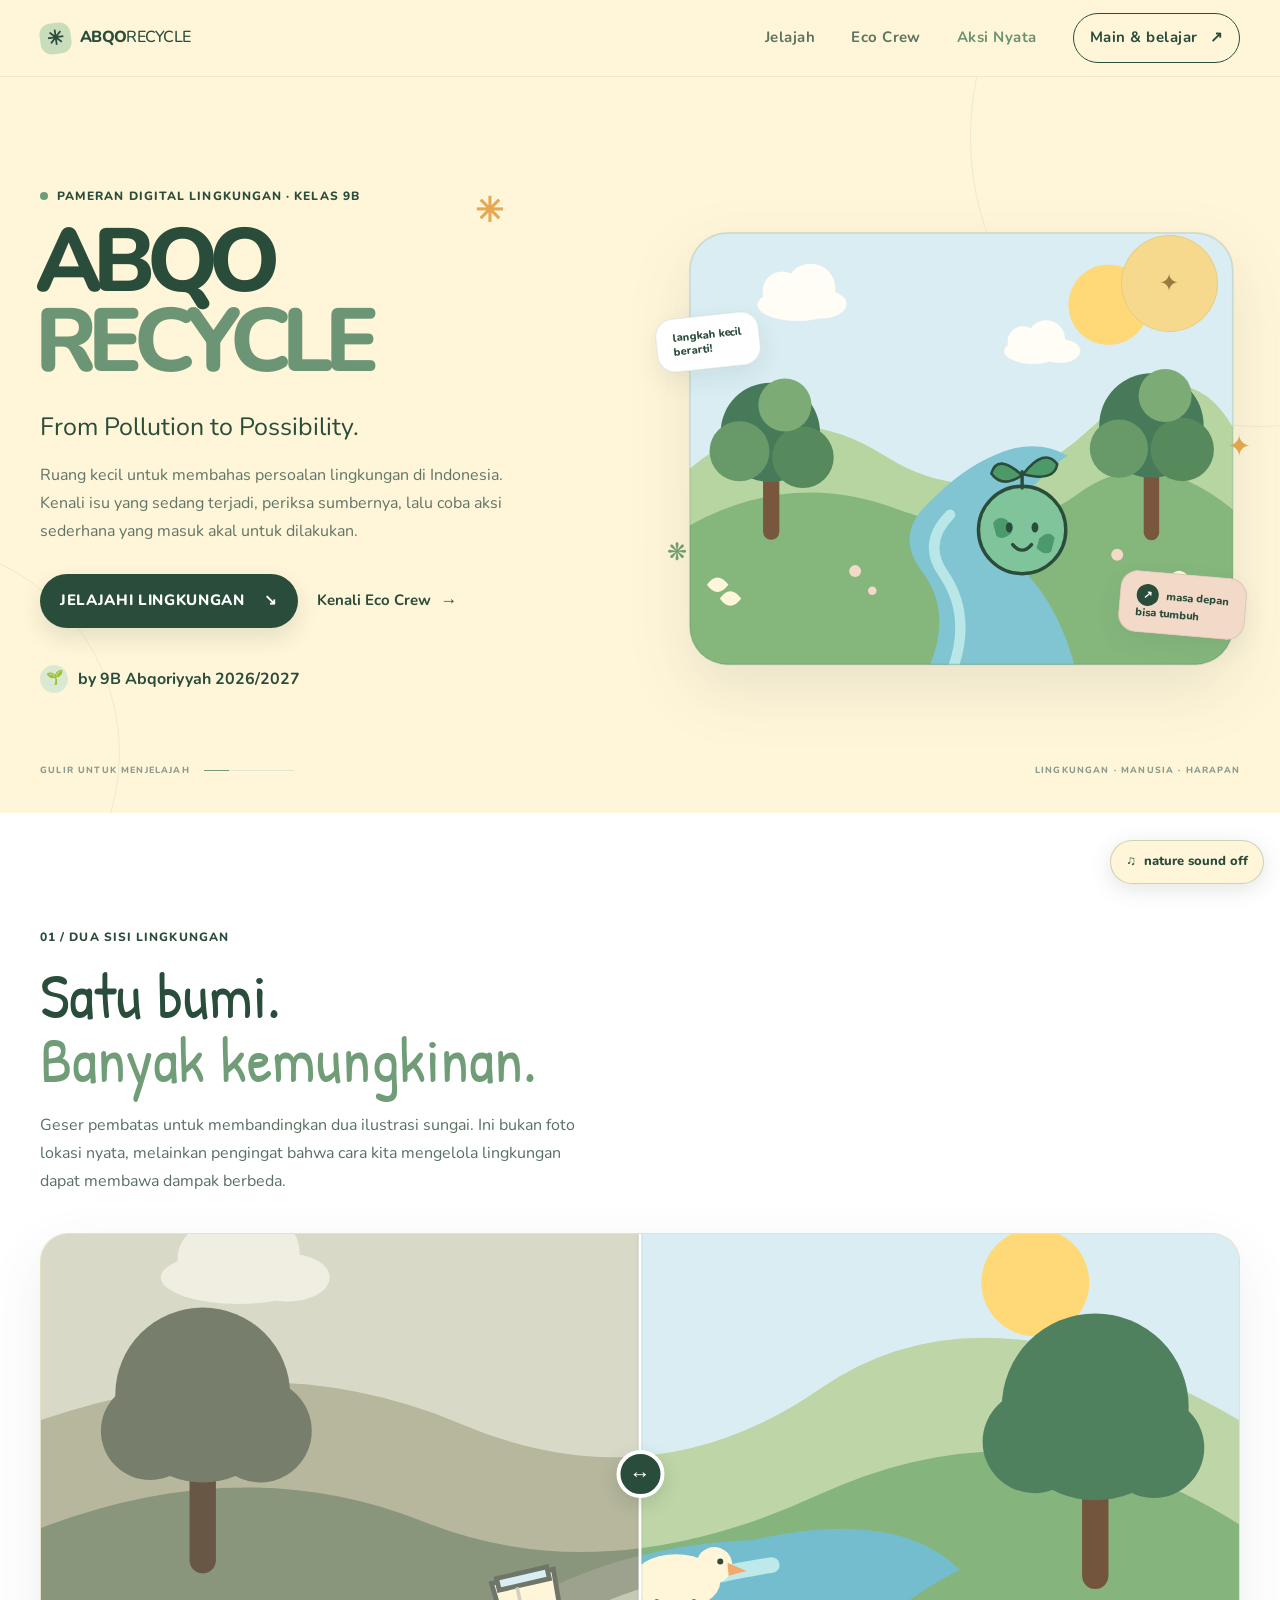
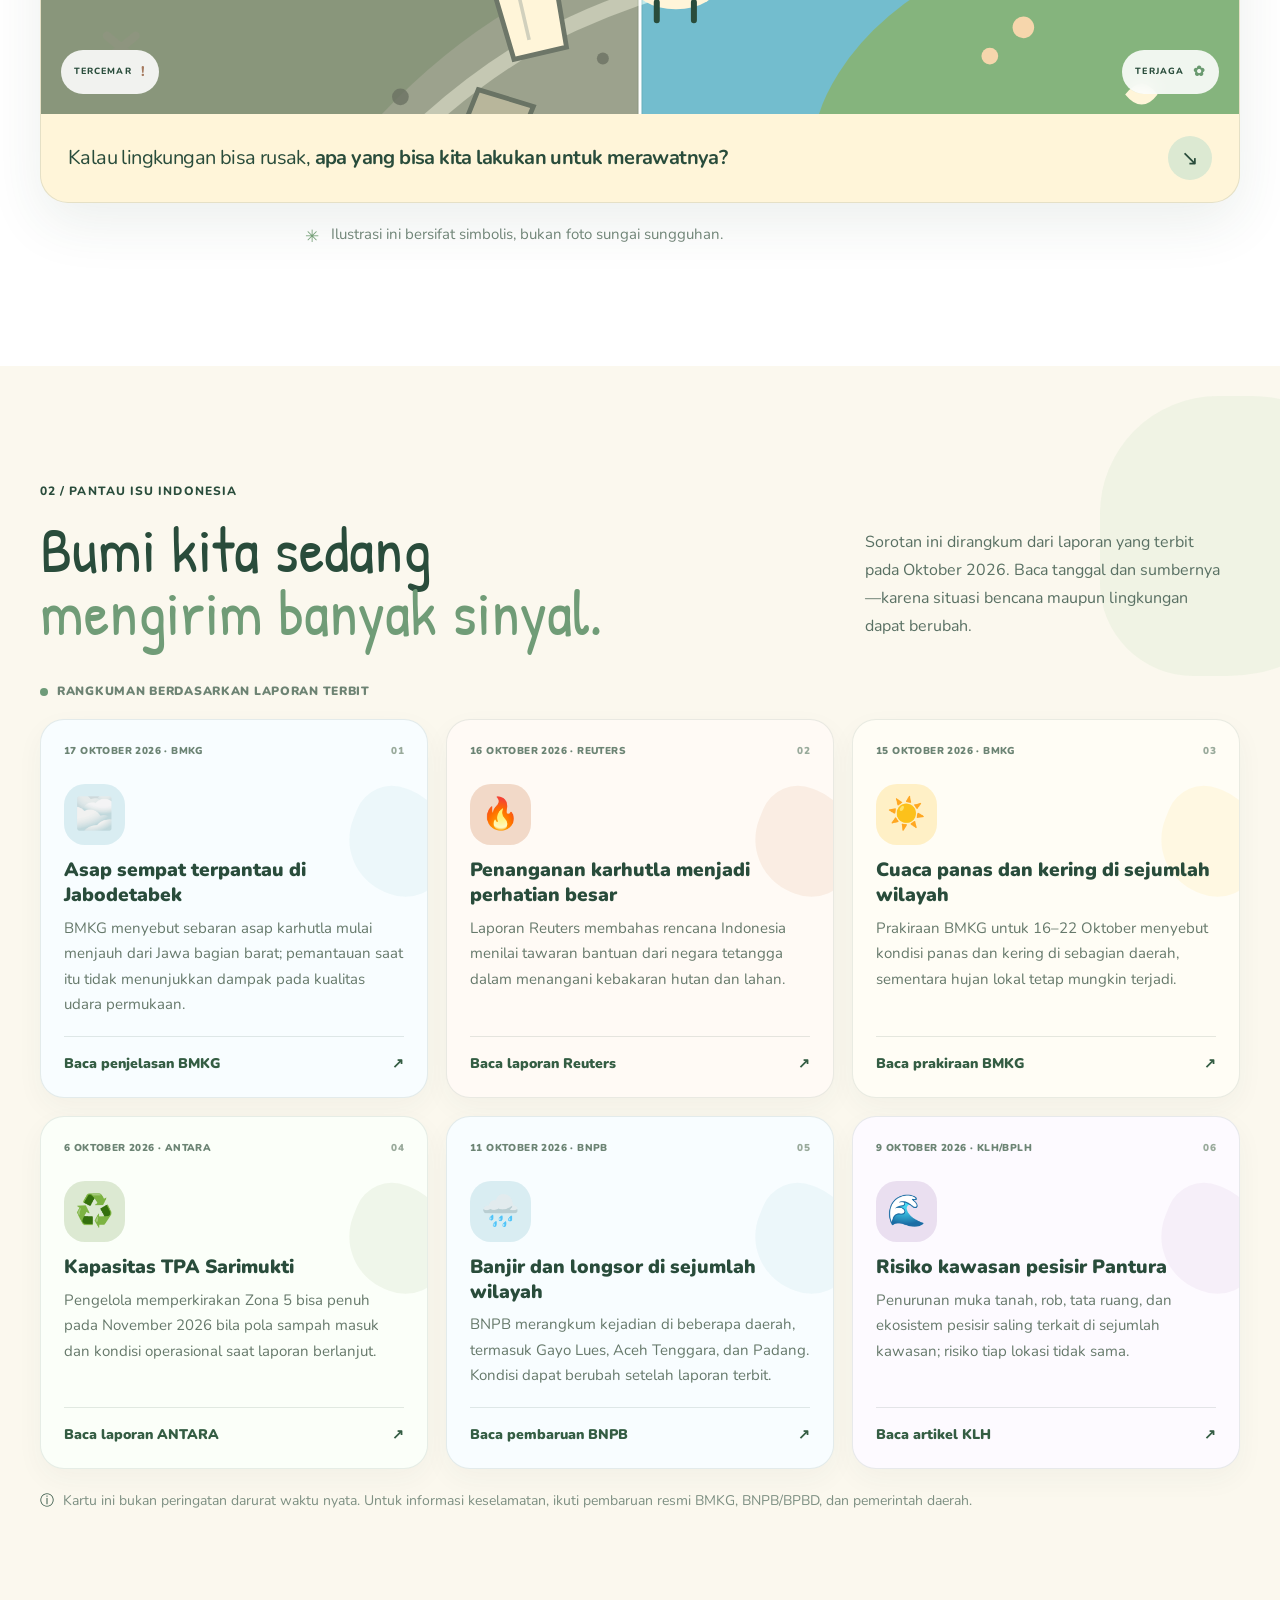
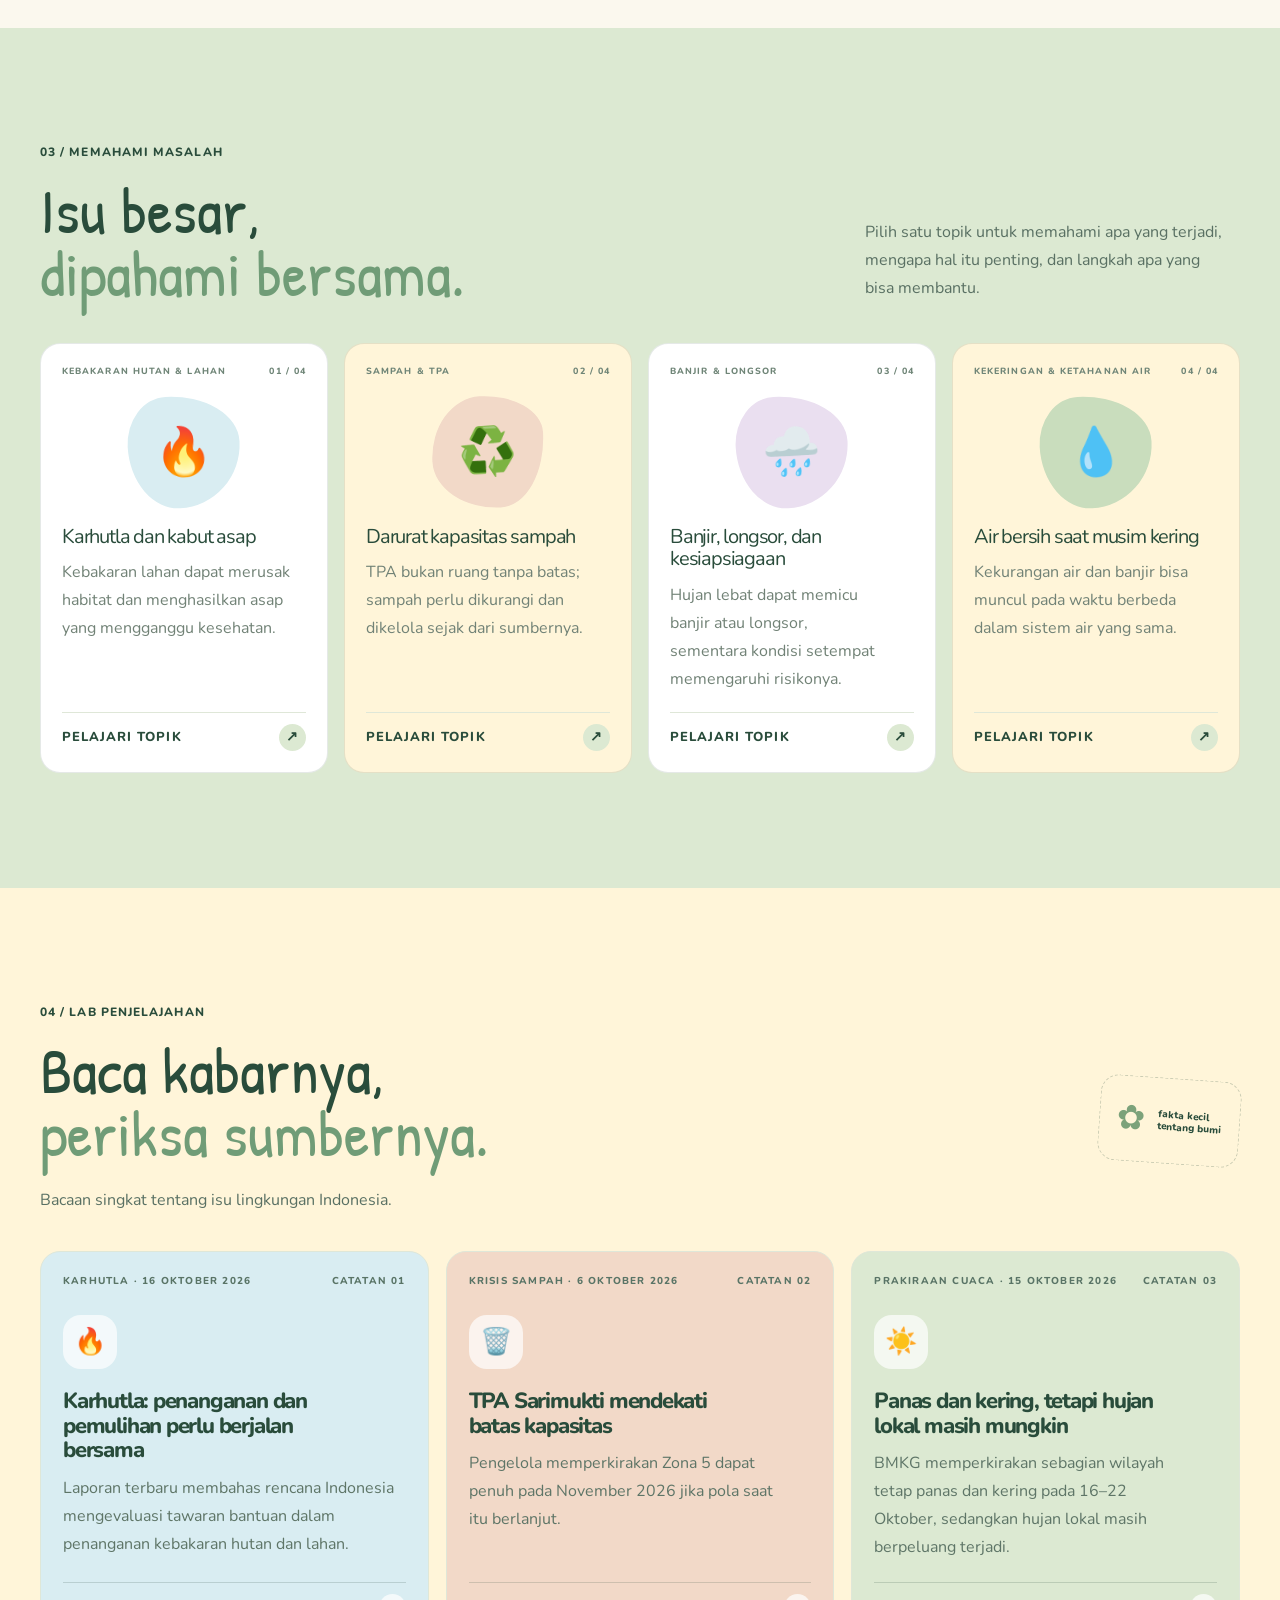
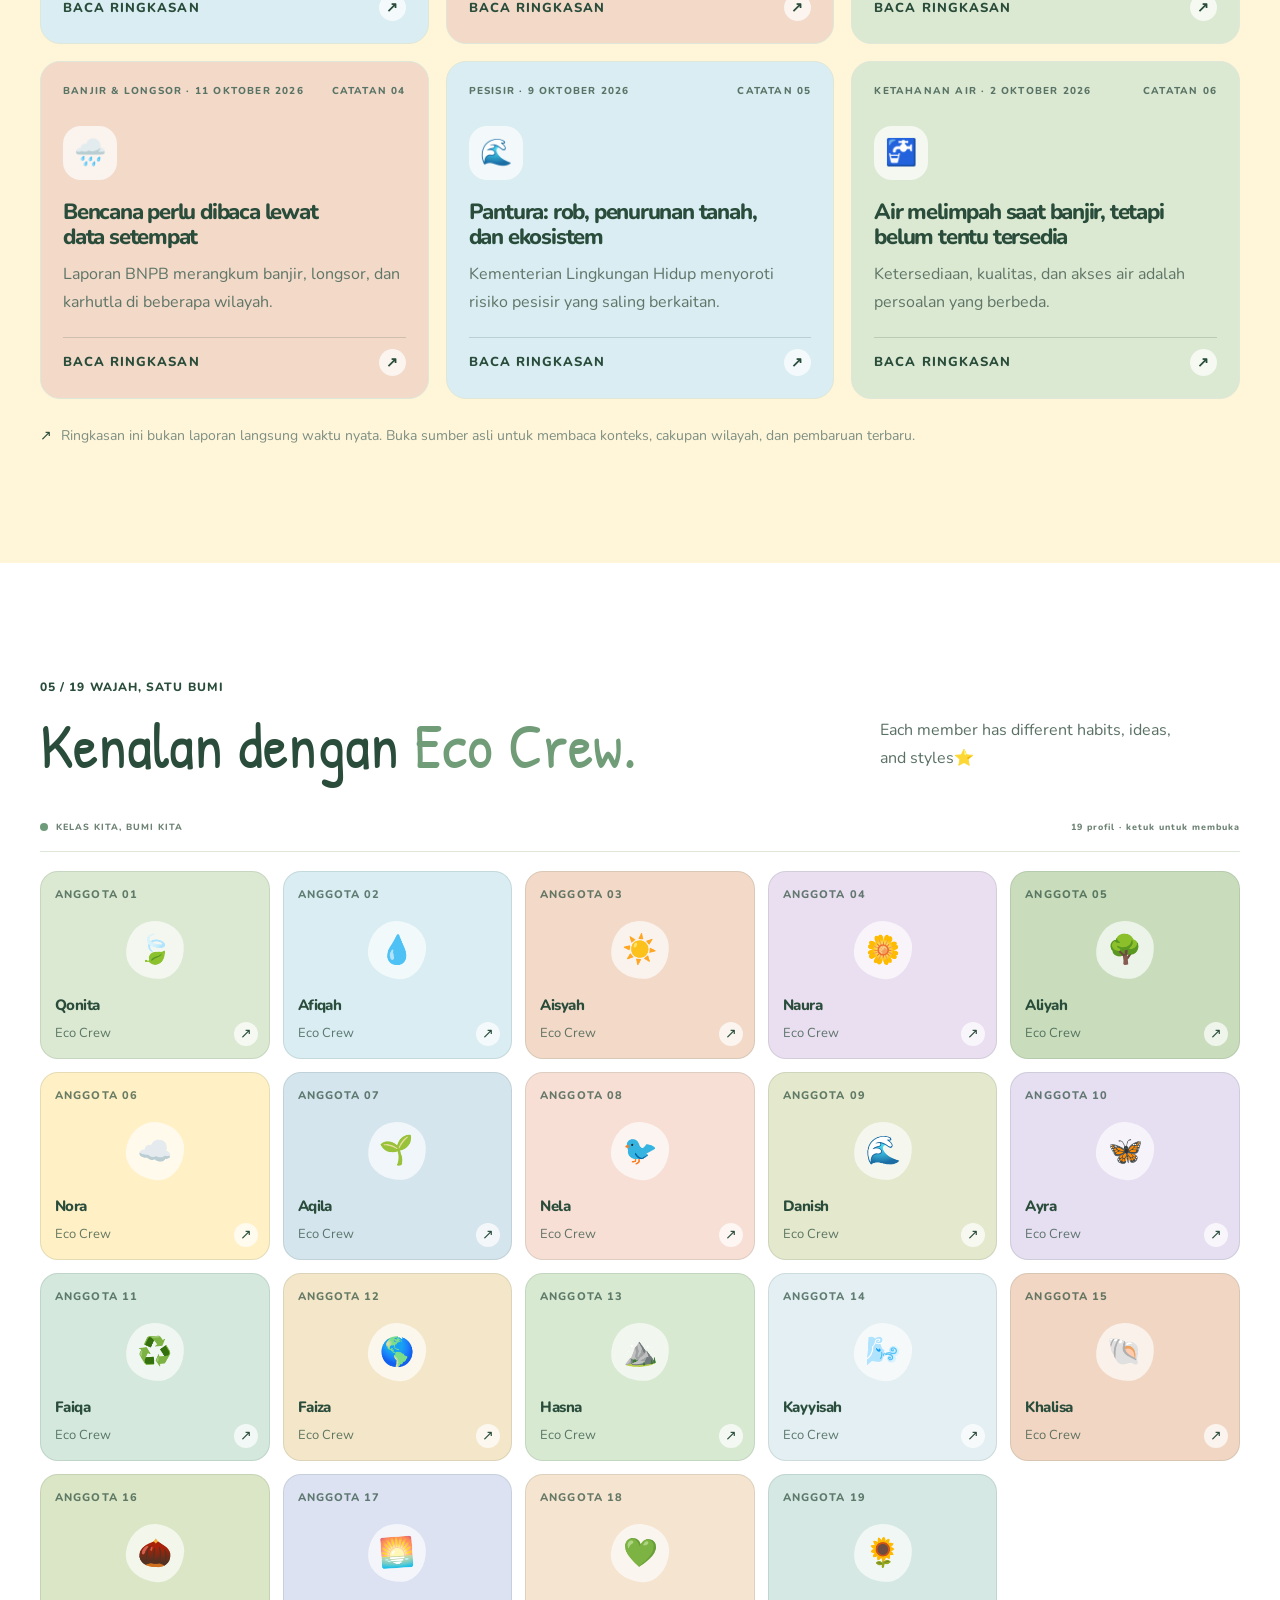
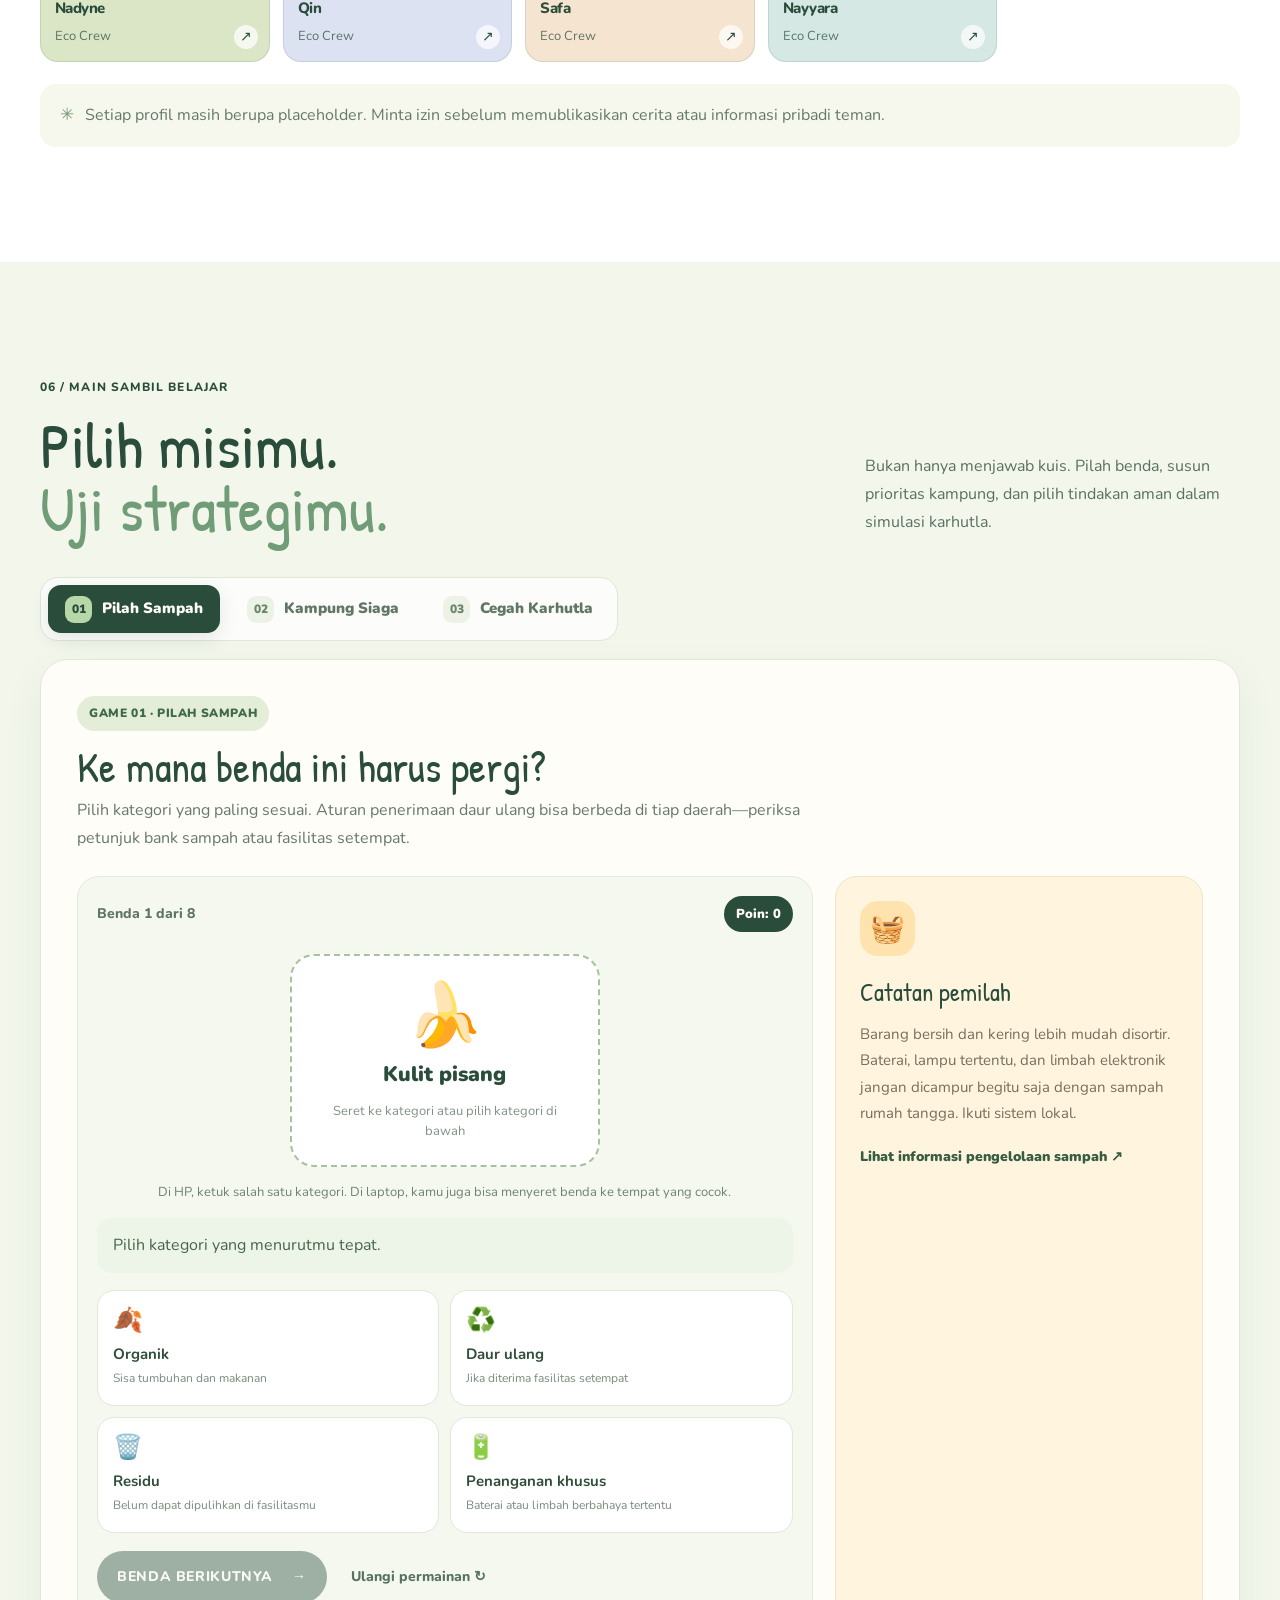
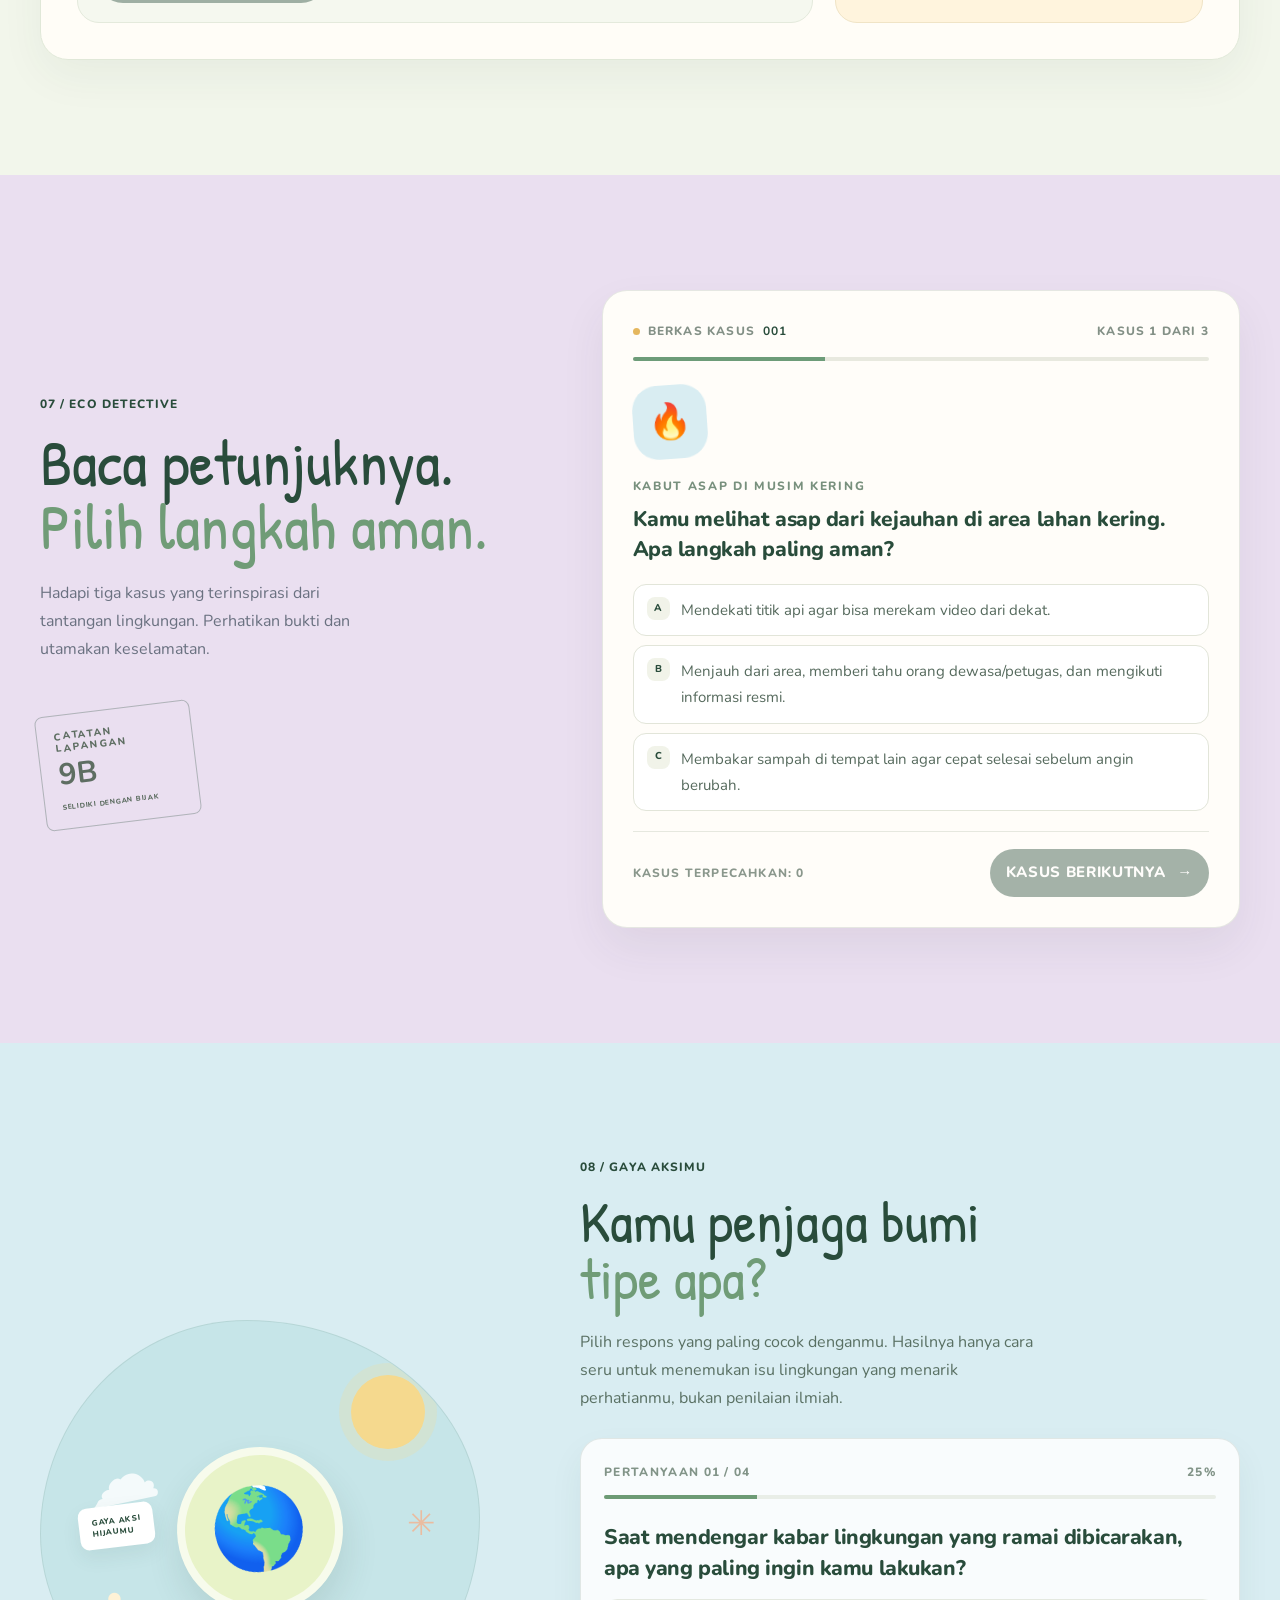
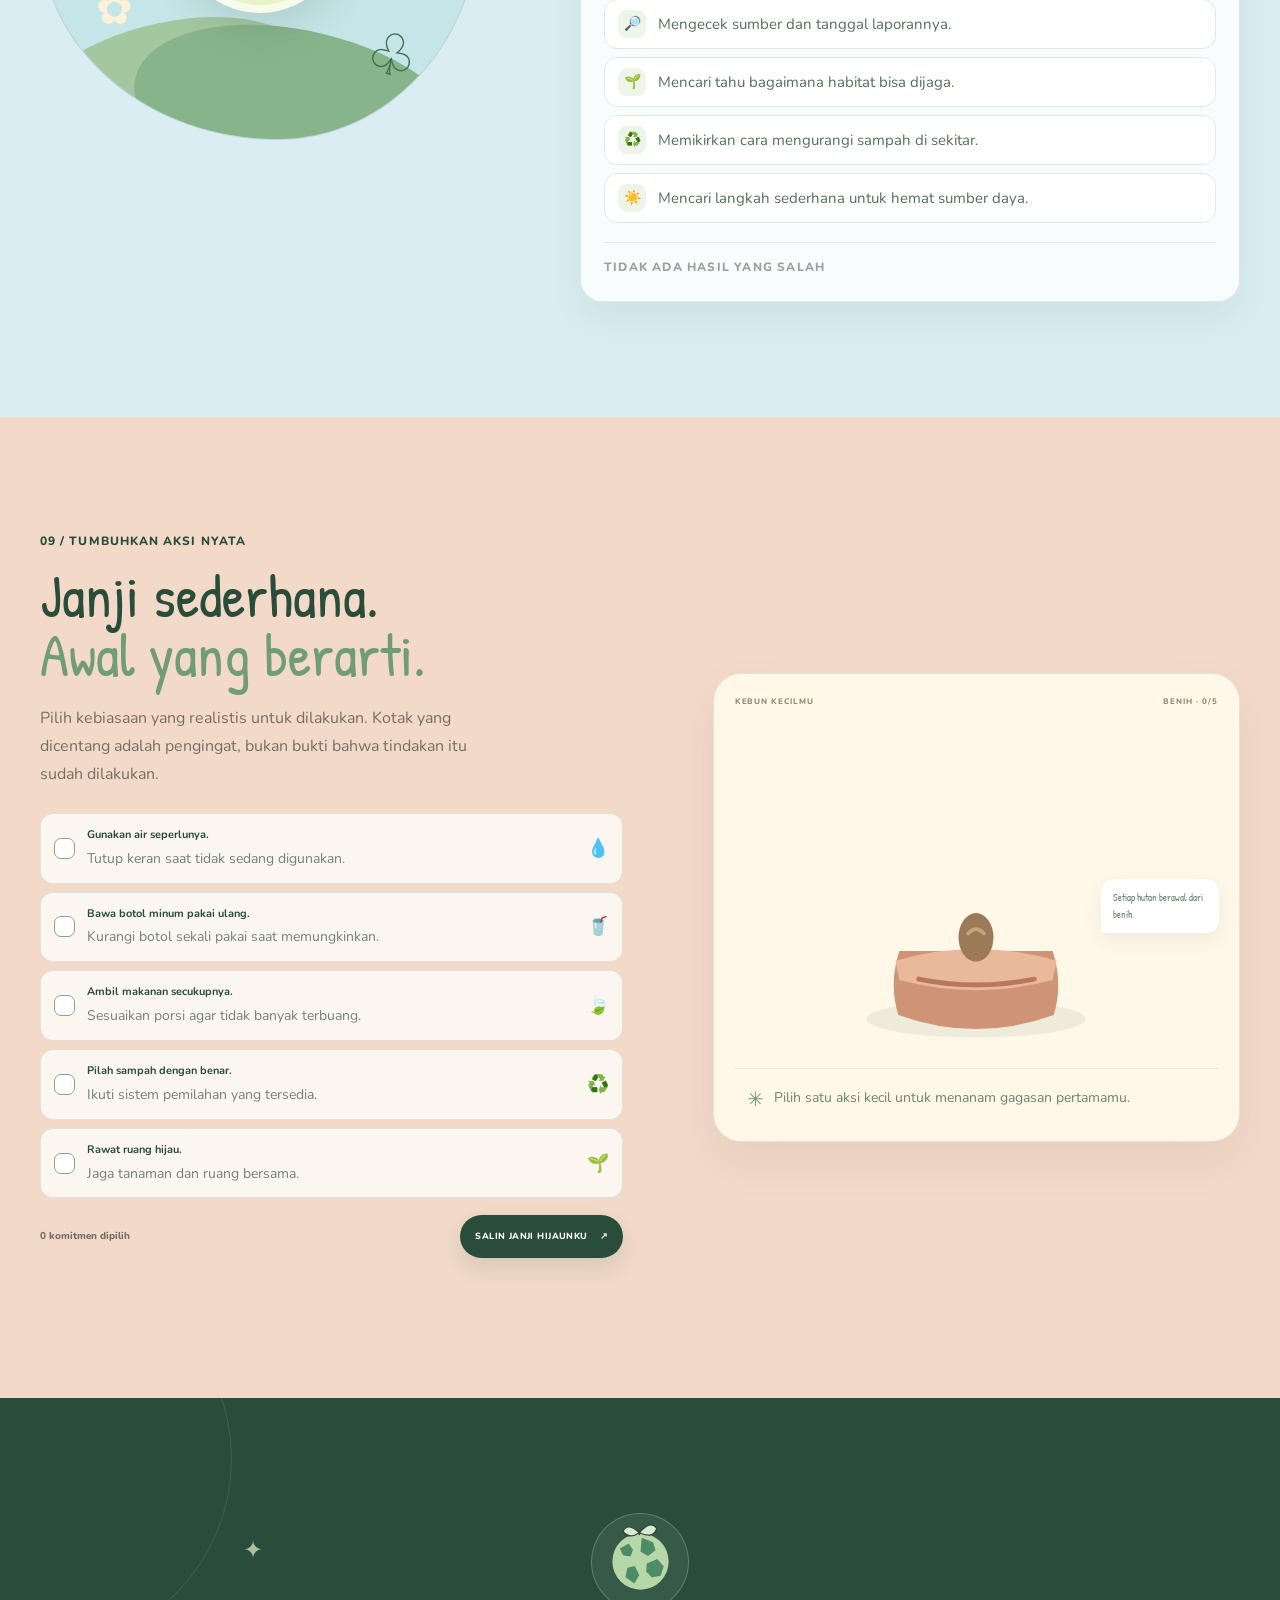
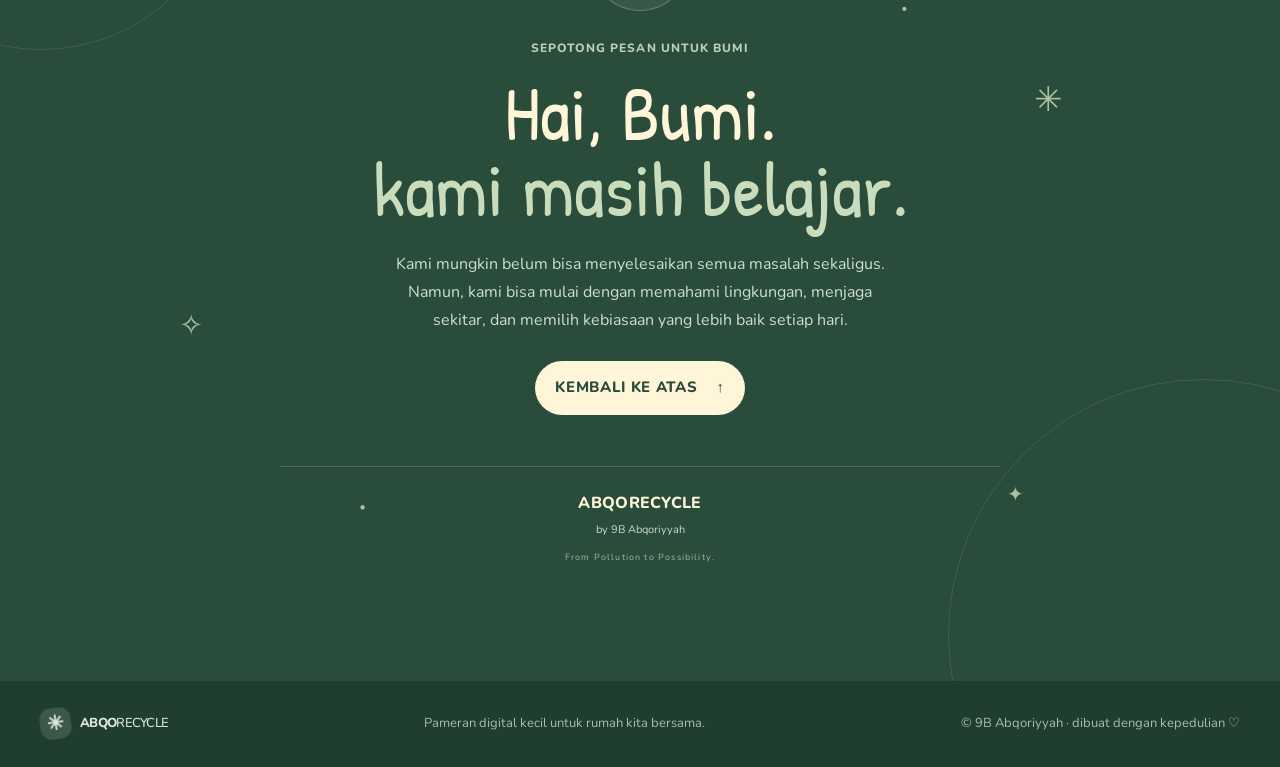
==== commit 67128aff: "Update index.html" ====
--- a/index.html
+++ b/index.html
@@ -124,7 +124,7 @@
 
     <section class="section-pad crew-section" id="eco-crew" aria-labelledby="crew-title">
       <div class="container">
-        <div class="crew-top reveal"><div><p class="eyebrow">05 / 19 WAJAH, SATU BUMI</p><h2 id="crew-title">Kenalan dengan <span>Eco Crew.</span></h2></div><p>Setiap anggota punya kebiasaan dan gagasan berbeda. Profil ini disiapkan untuk diisi langsung oleh 19 anggota kelas.</p></div>
+        <div class="crew-top reveal"><div><p class="eyebrow">05 / 19 WAJAH, SATU BUMI</p><h2 id="crew-title">Kenalan dengan <span>Eco Crew.</span></h2></div><p>Each member has different habits, ideas, and styles⭐</p></div>
         <div class="crew-meta"><span><i class="status-dot" aria-hidden="true"></i> KELAS KITA, BUMI KITA</span><span id="member-count">19 profil · ketuk untuk membuka</span></div>
         <div class="member-grid" id="member-grid"></div>
         <div class="crew-note"><span aria-hidden="true">✳</span><p>Setiap profil masih berupa placeholder. Minta izin sebelum memublikasikan cerita atau informasi pribadi teman.</p></div>
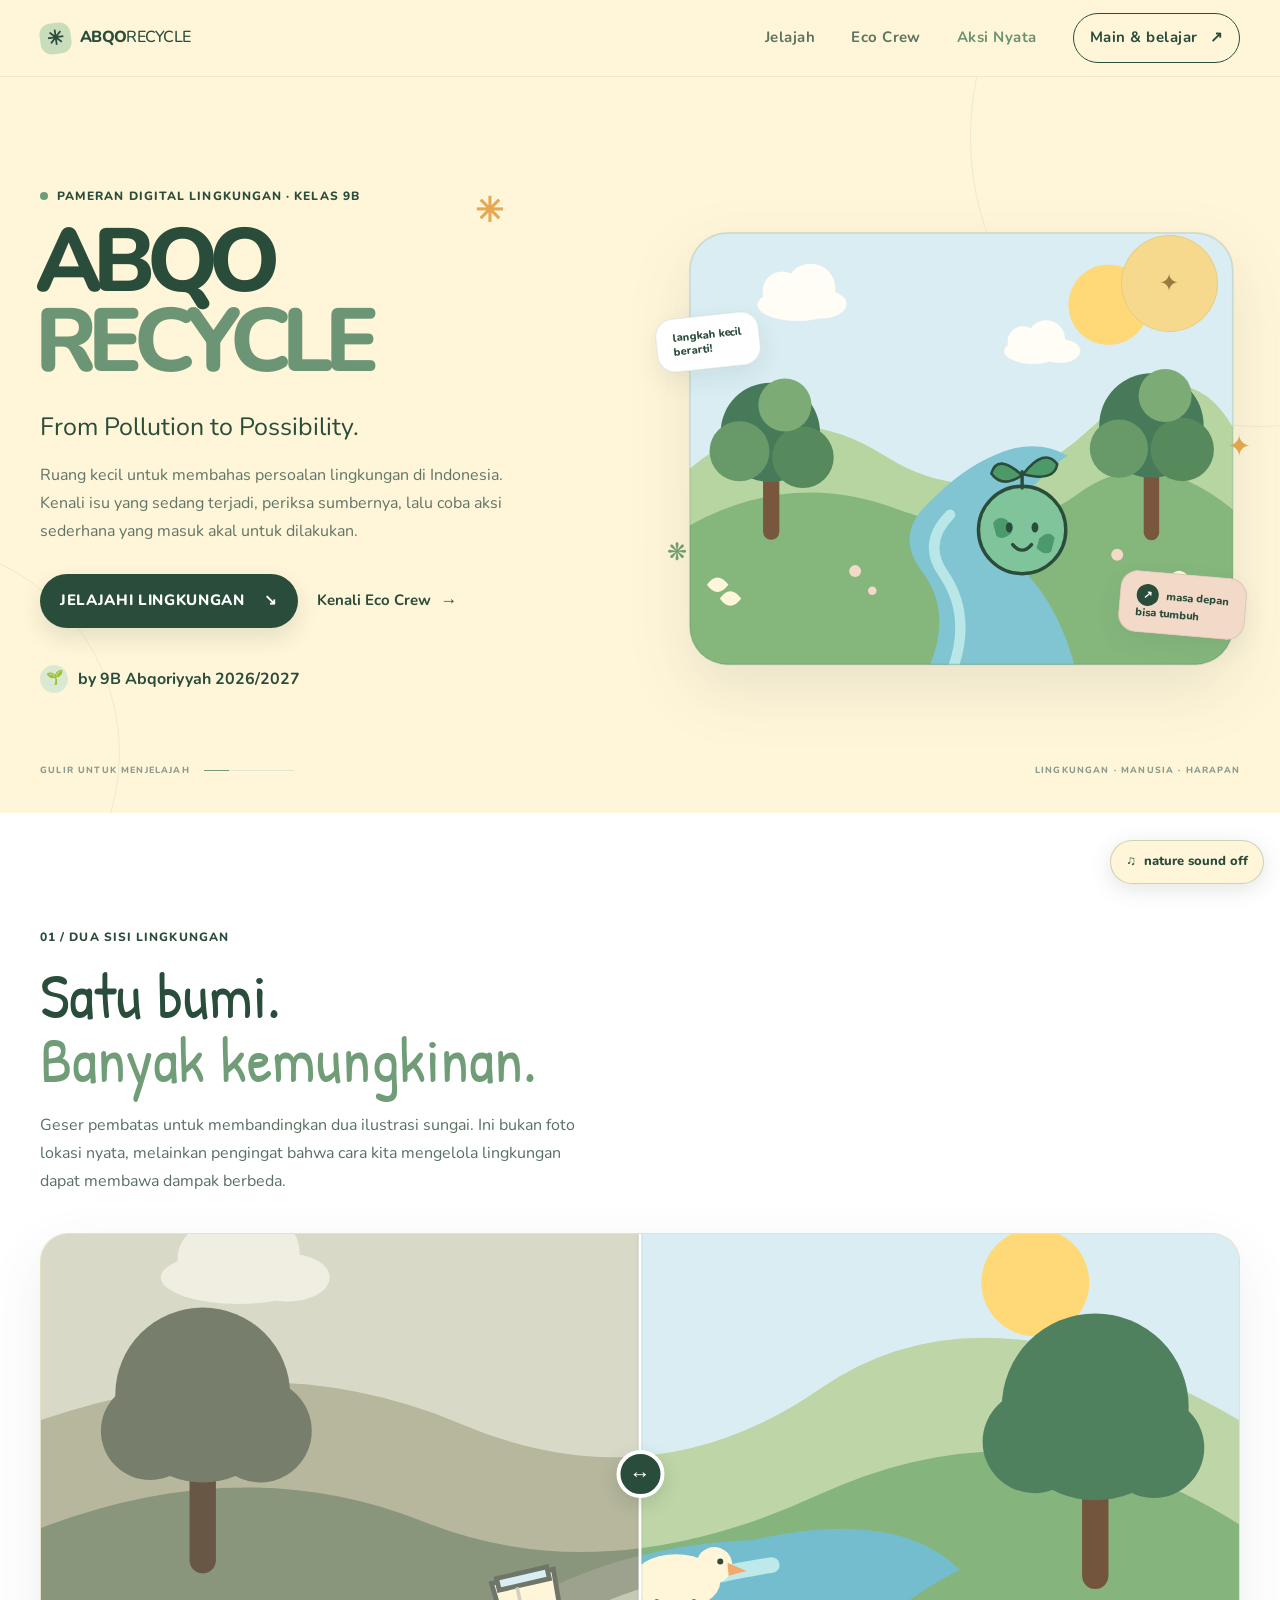
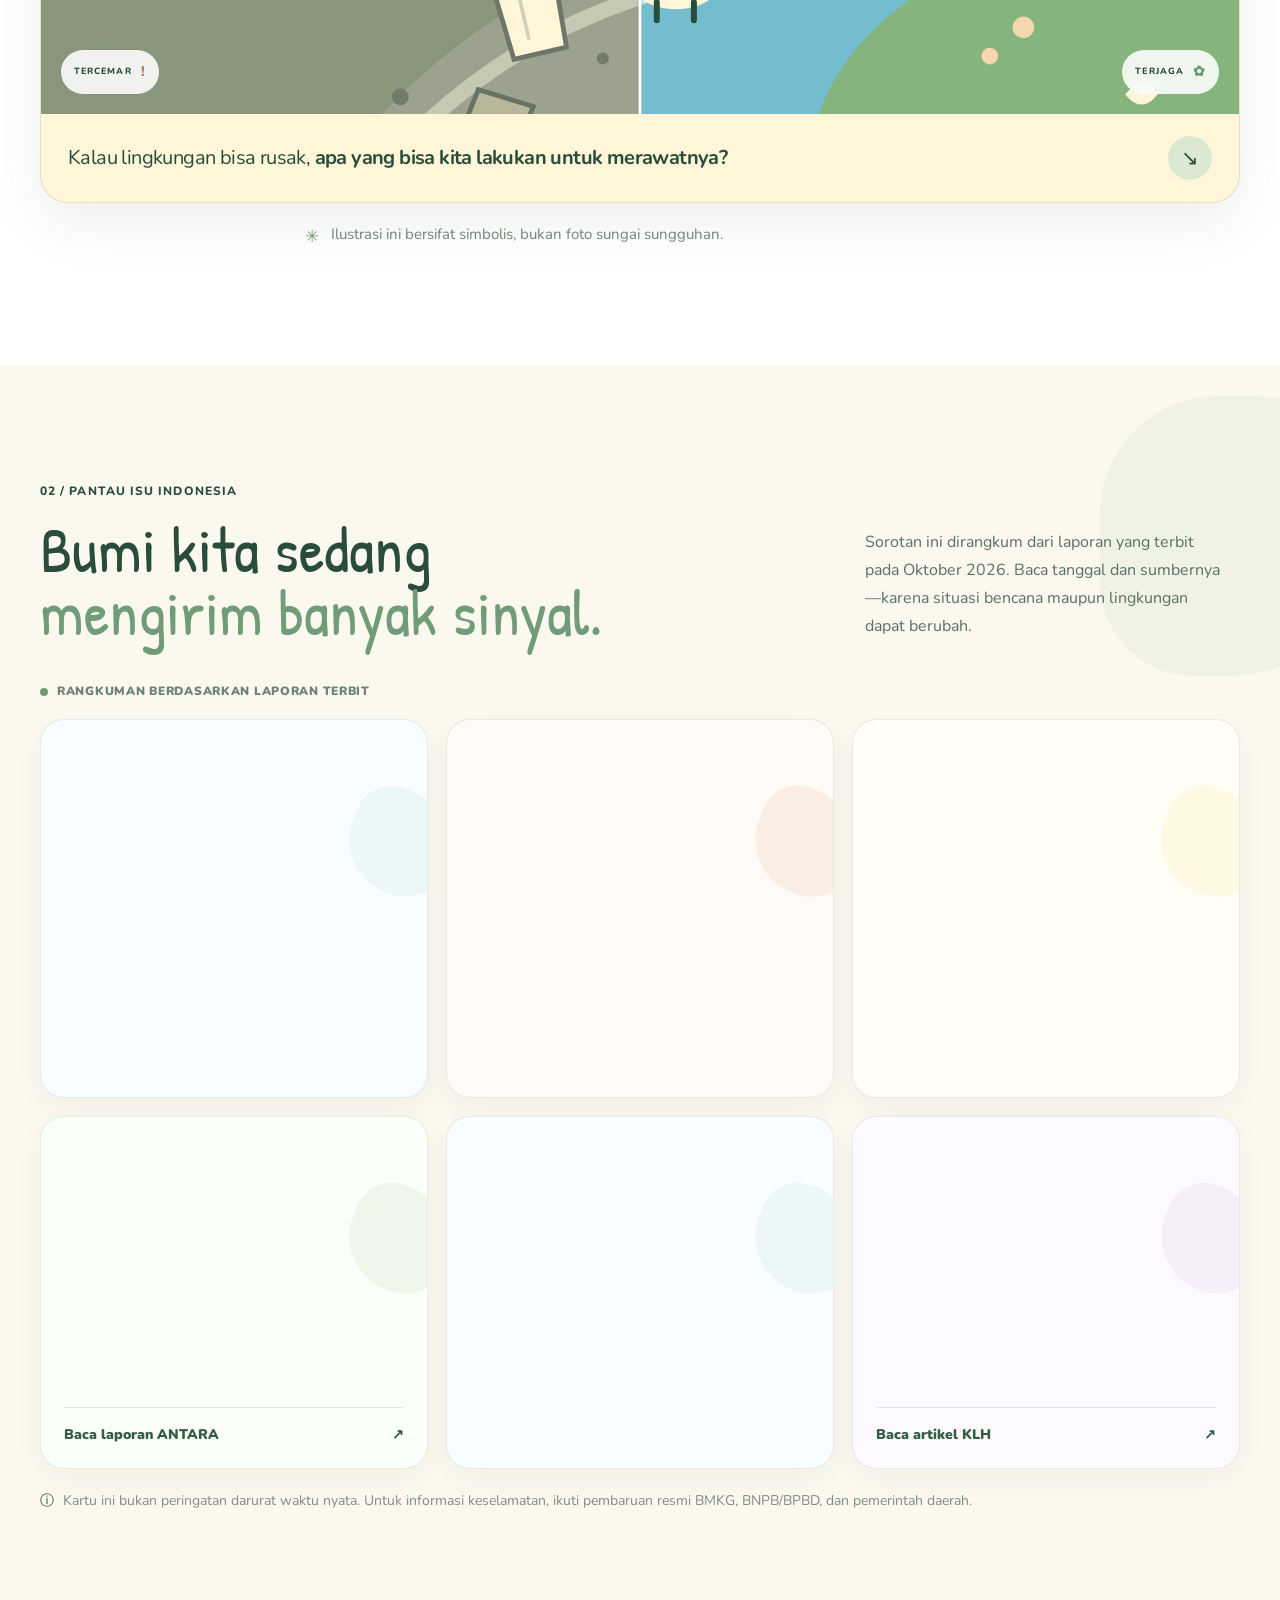
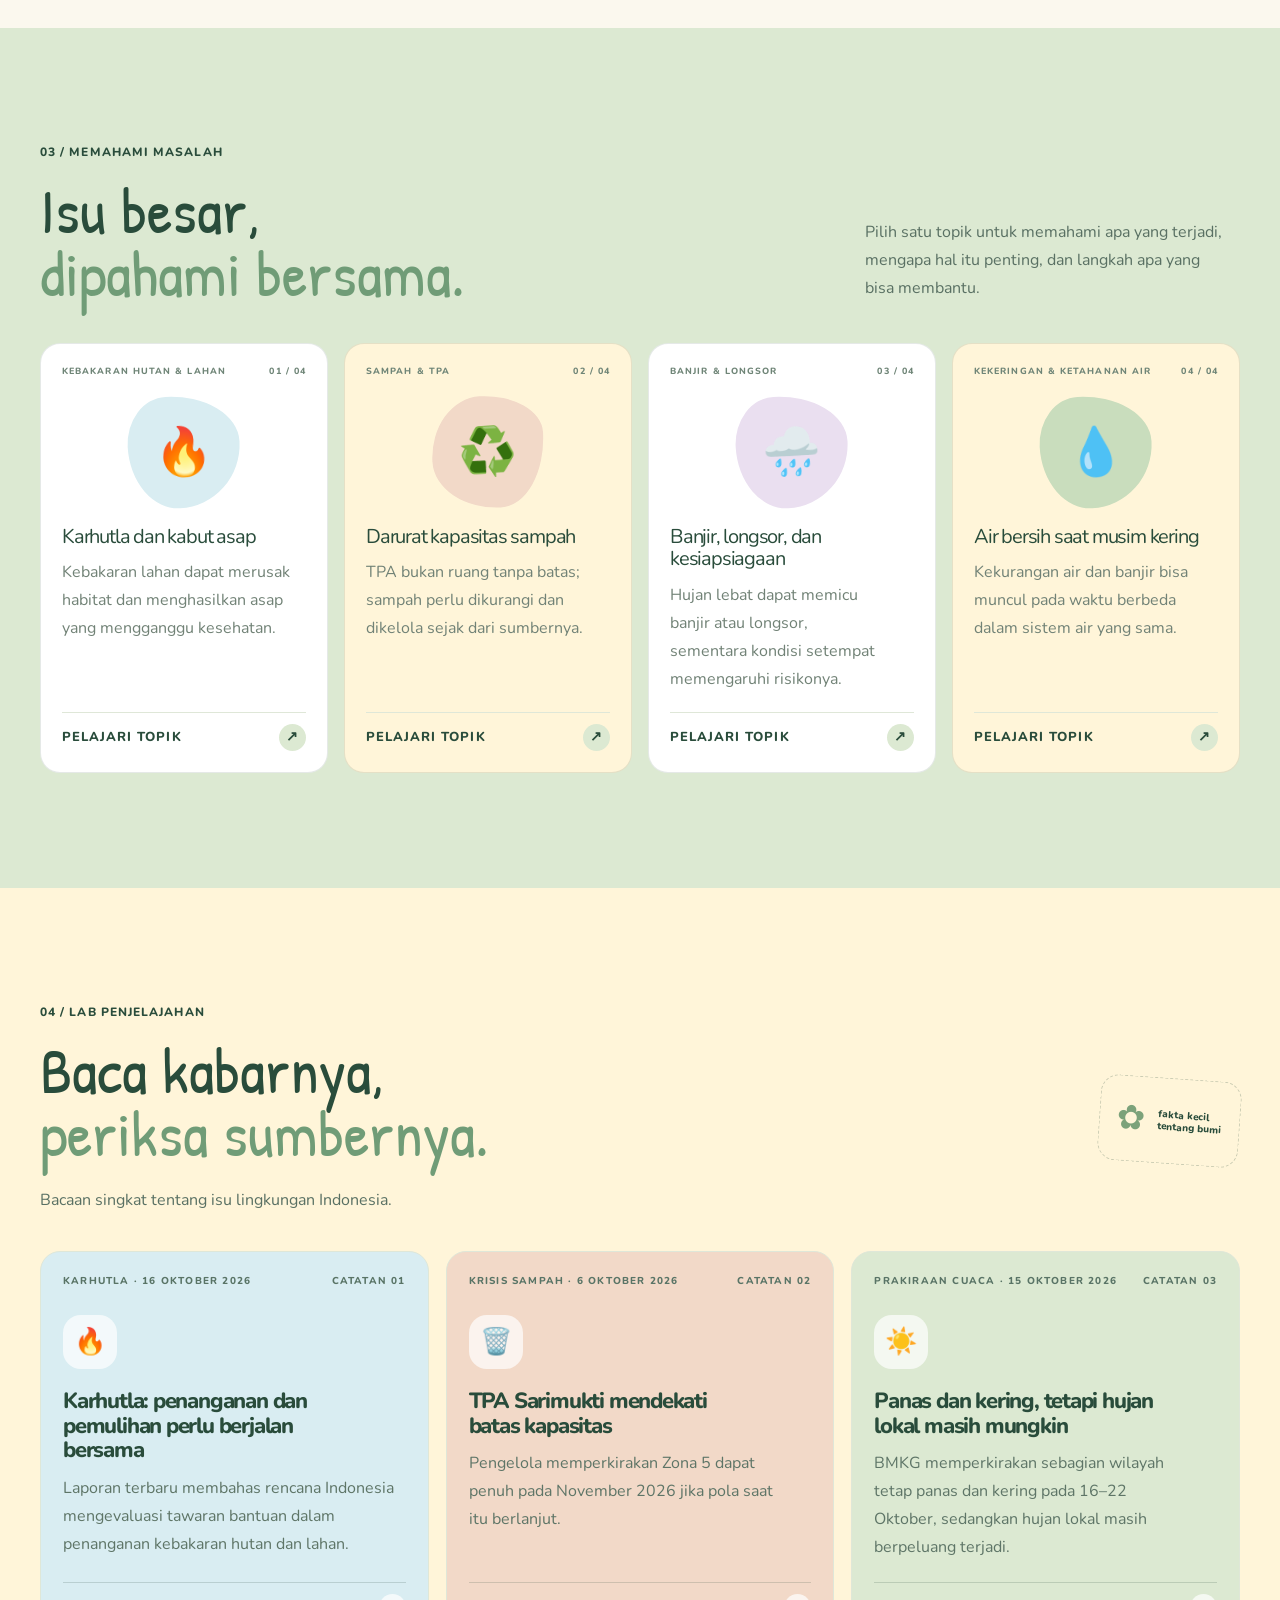
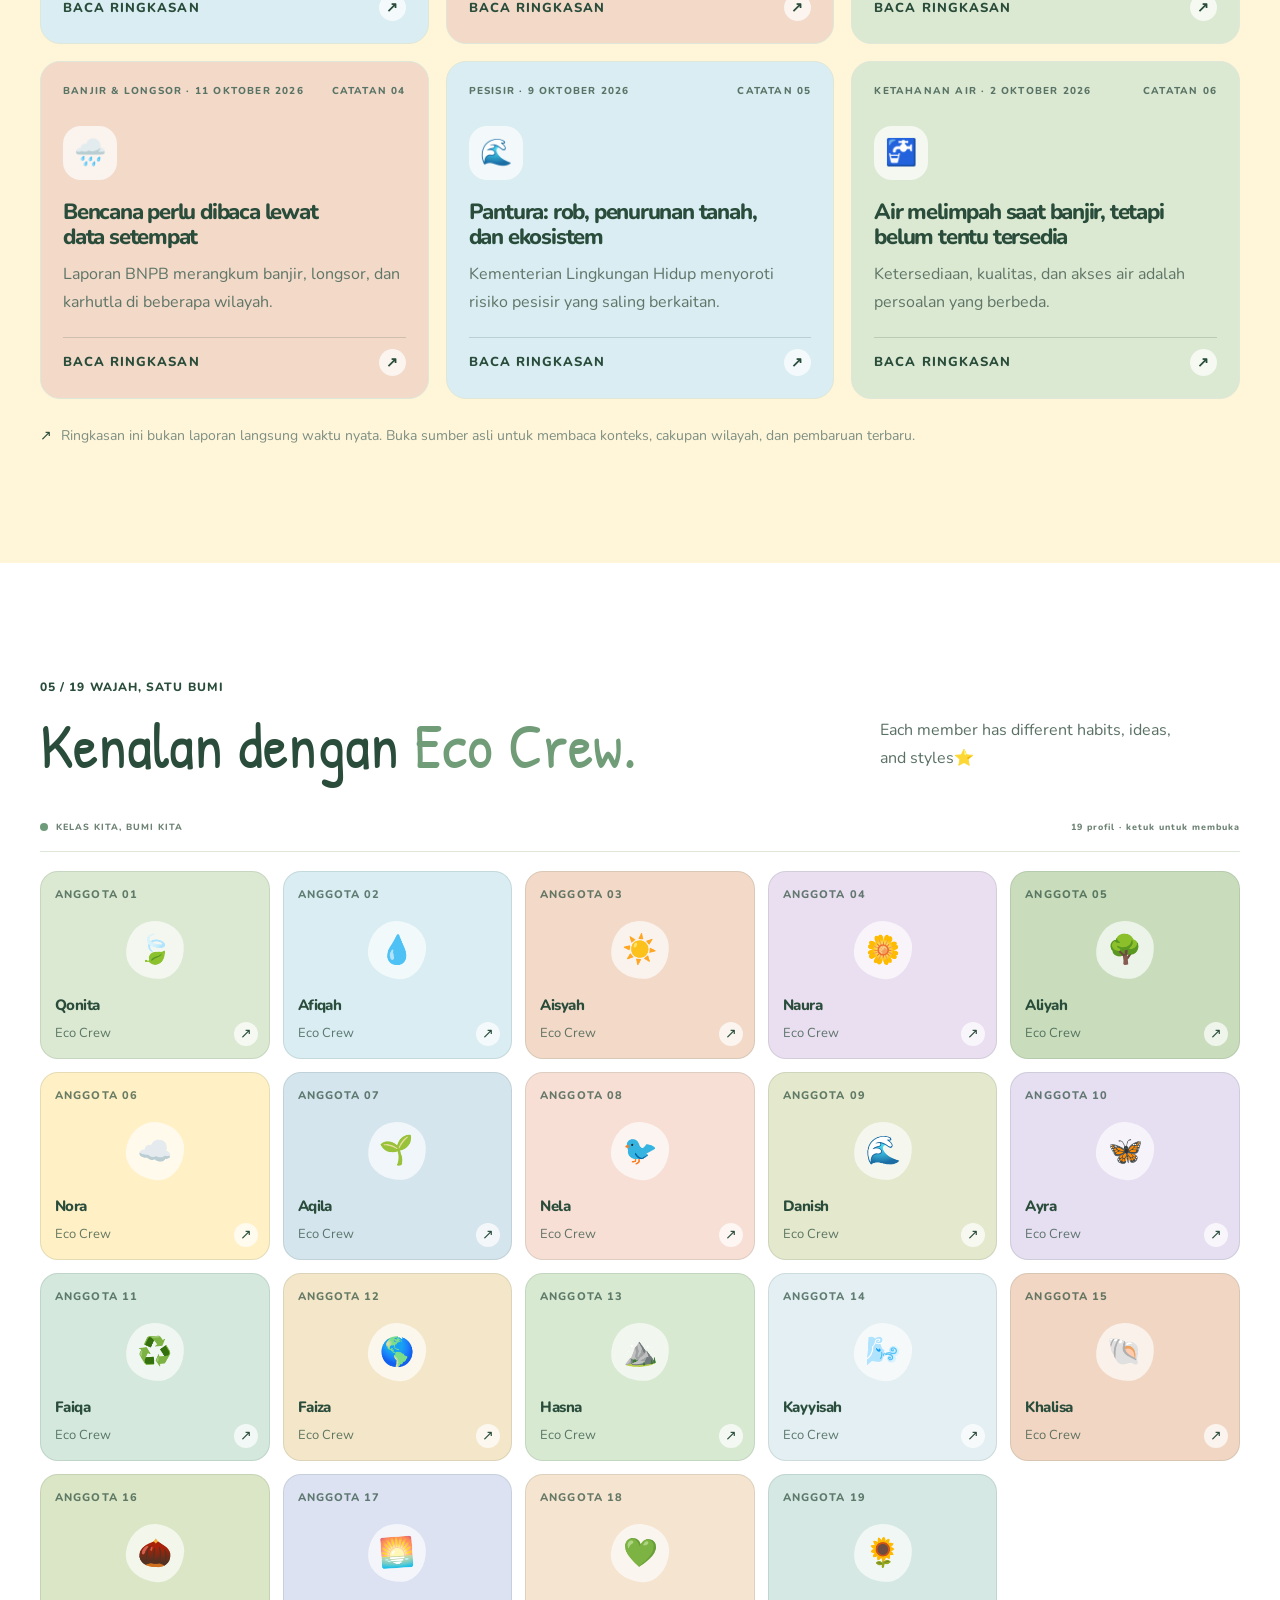
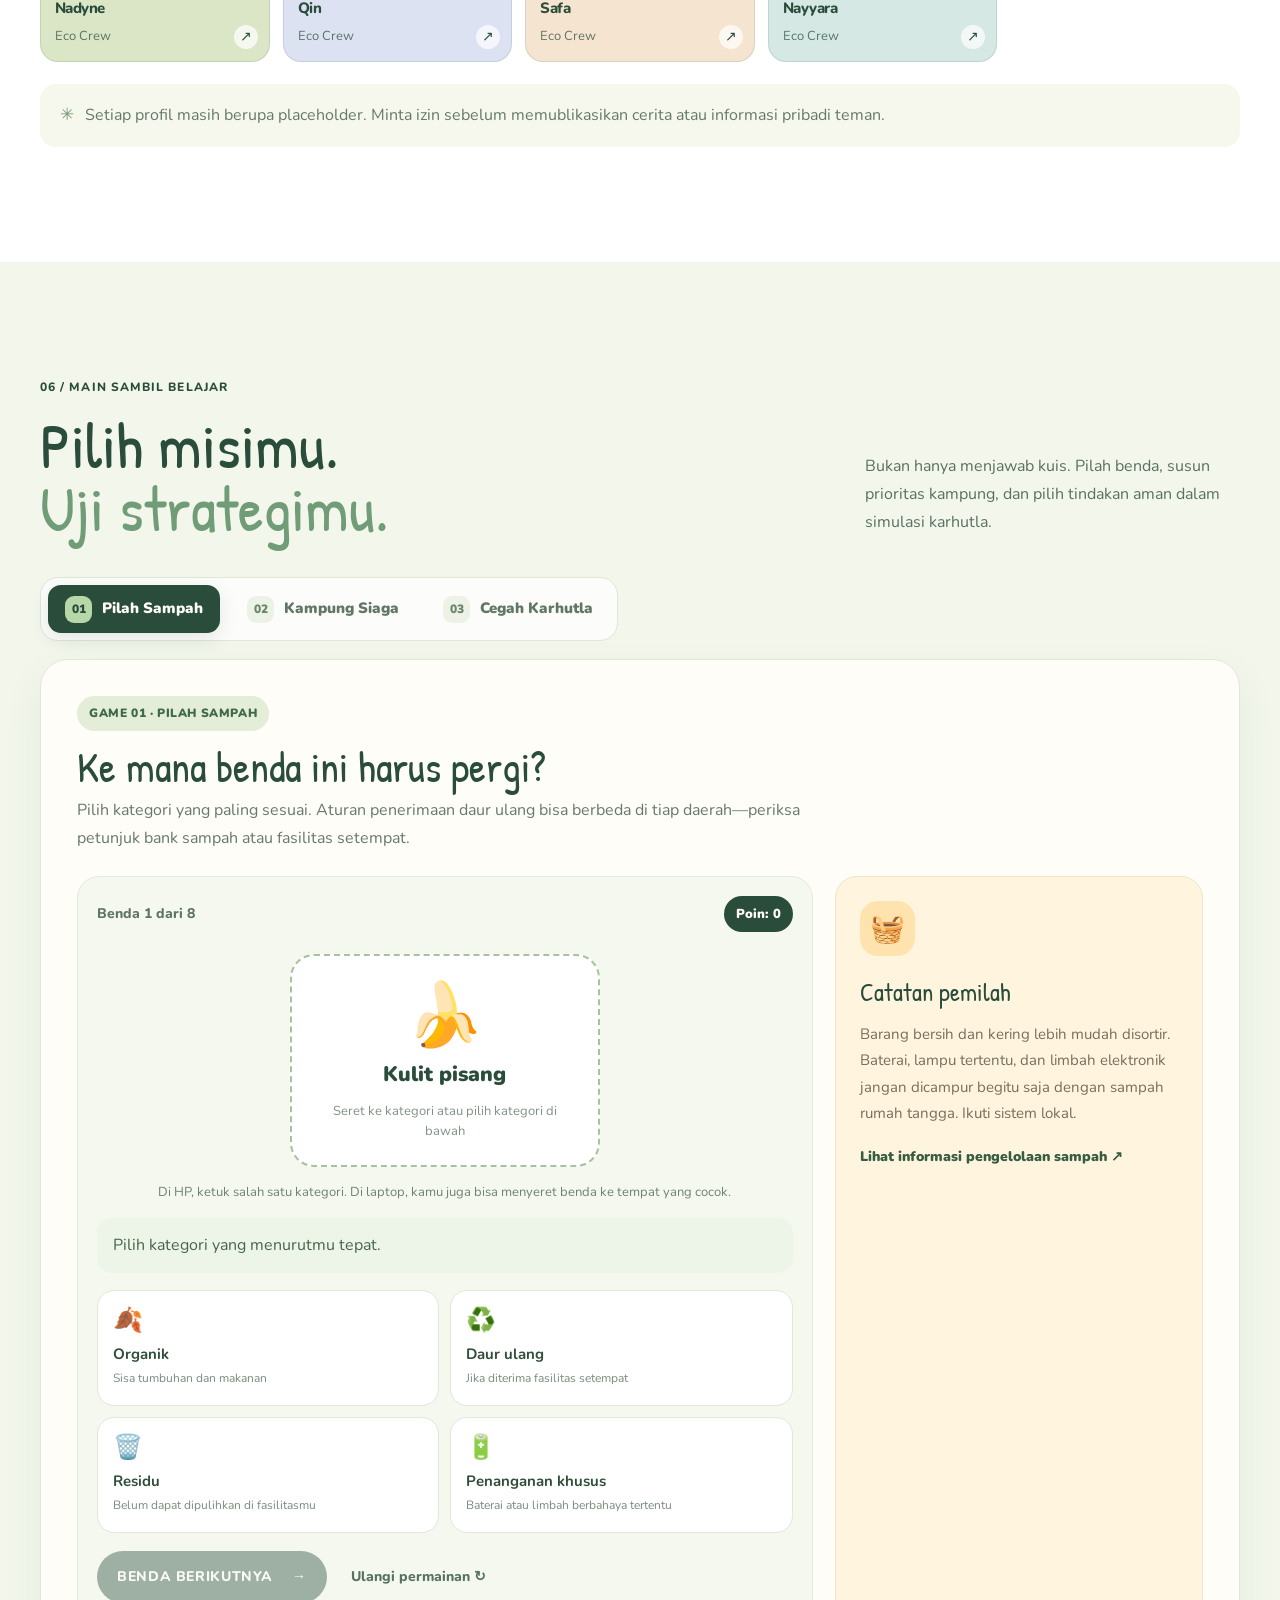
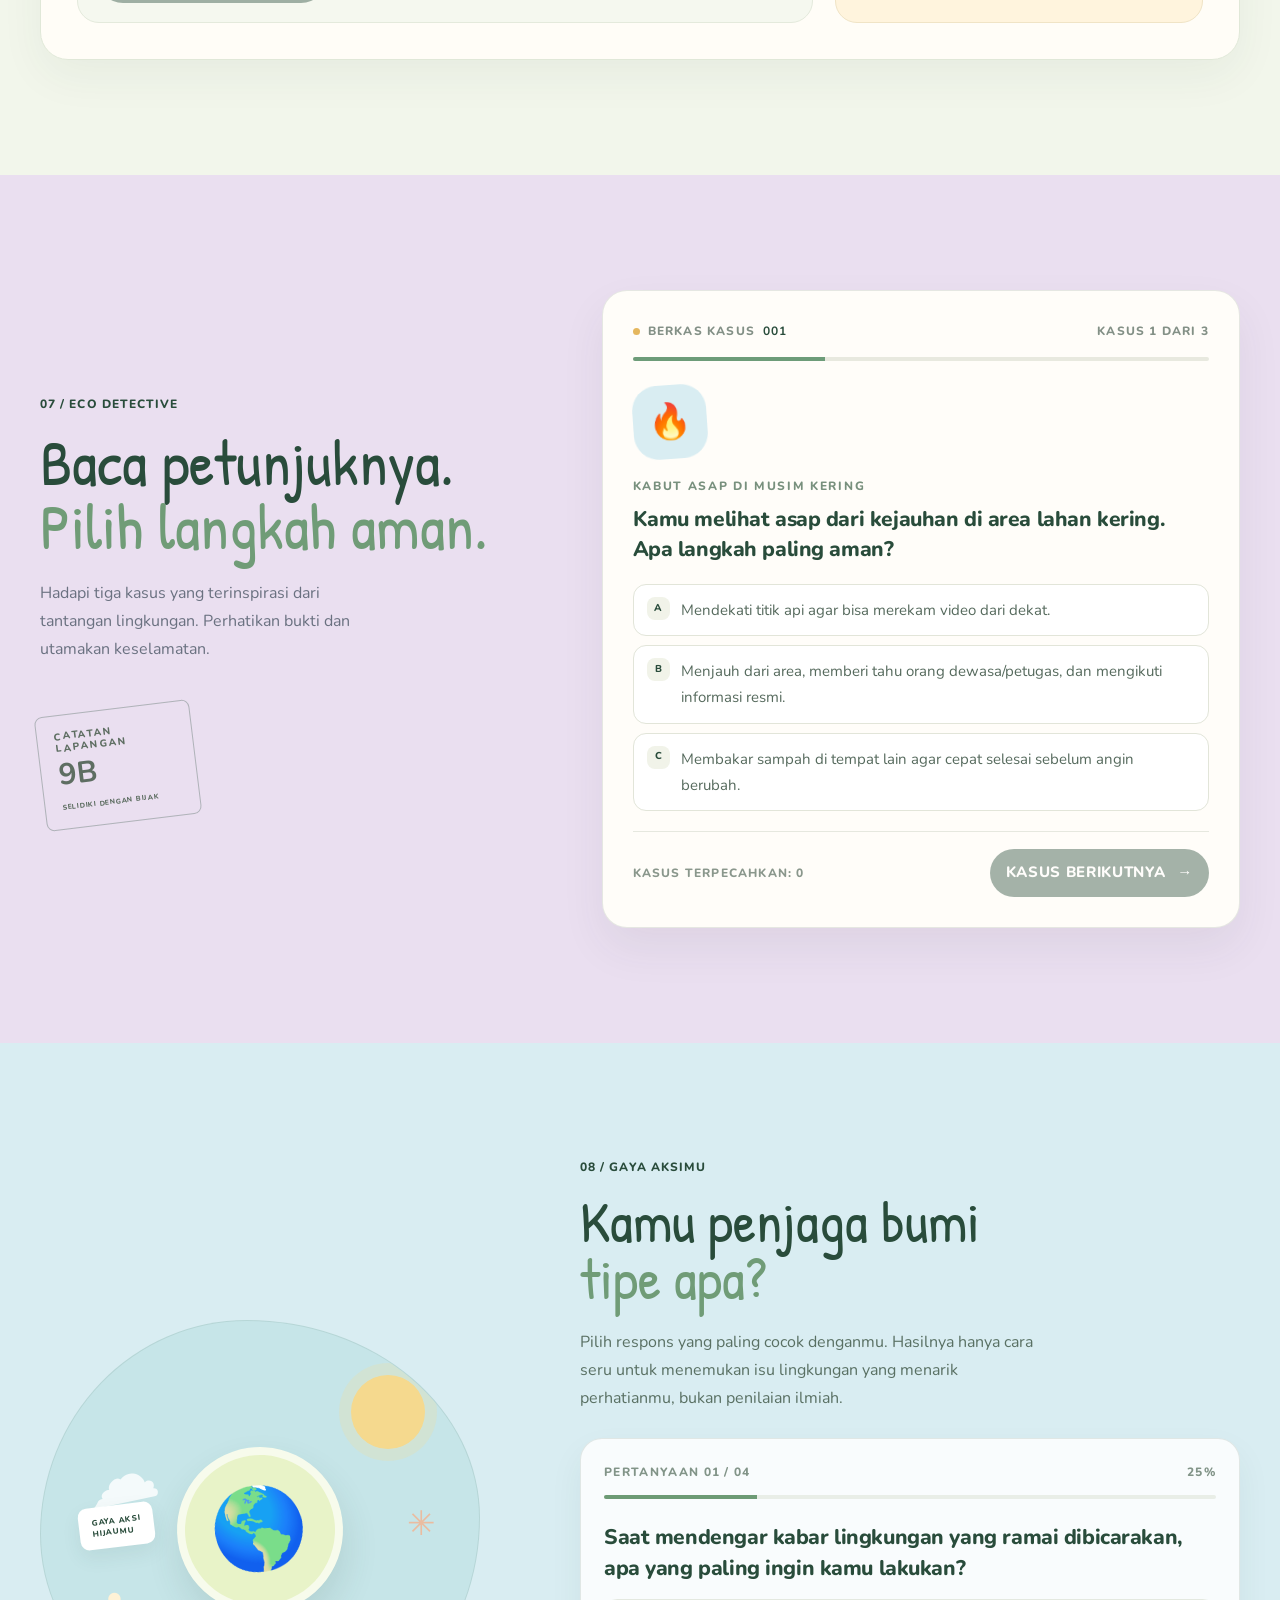
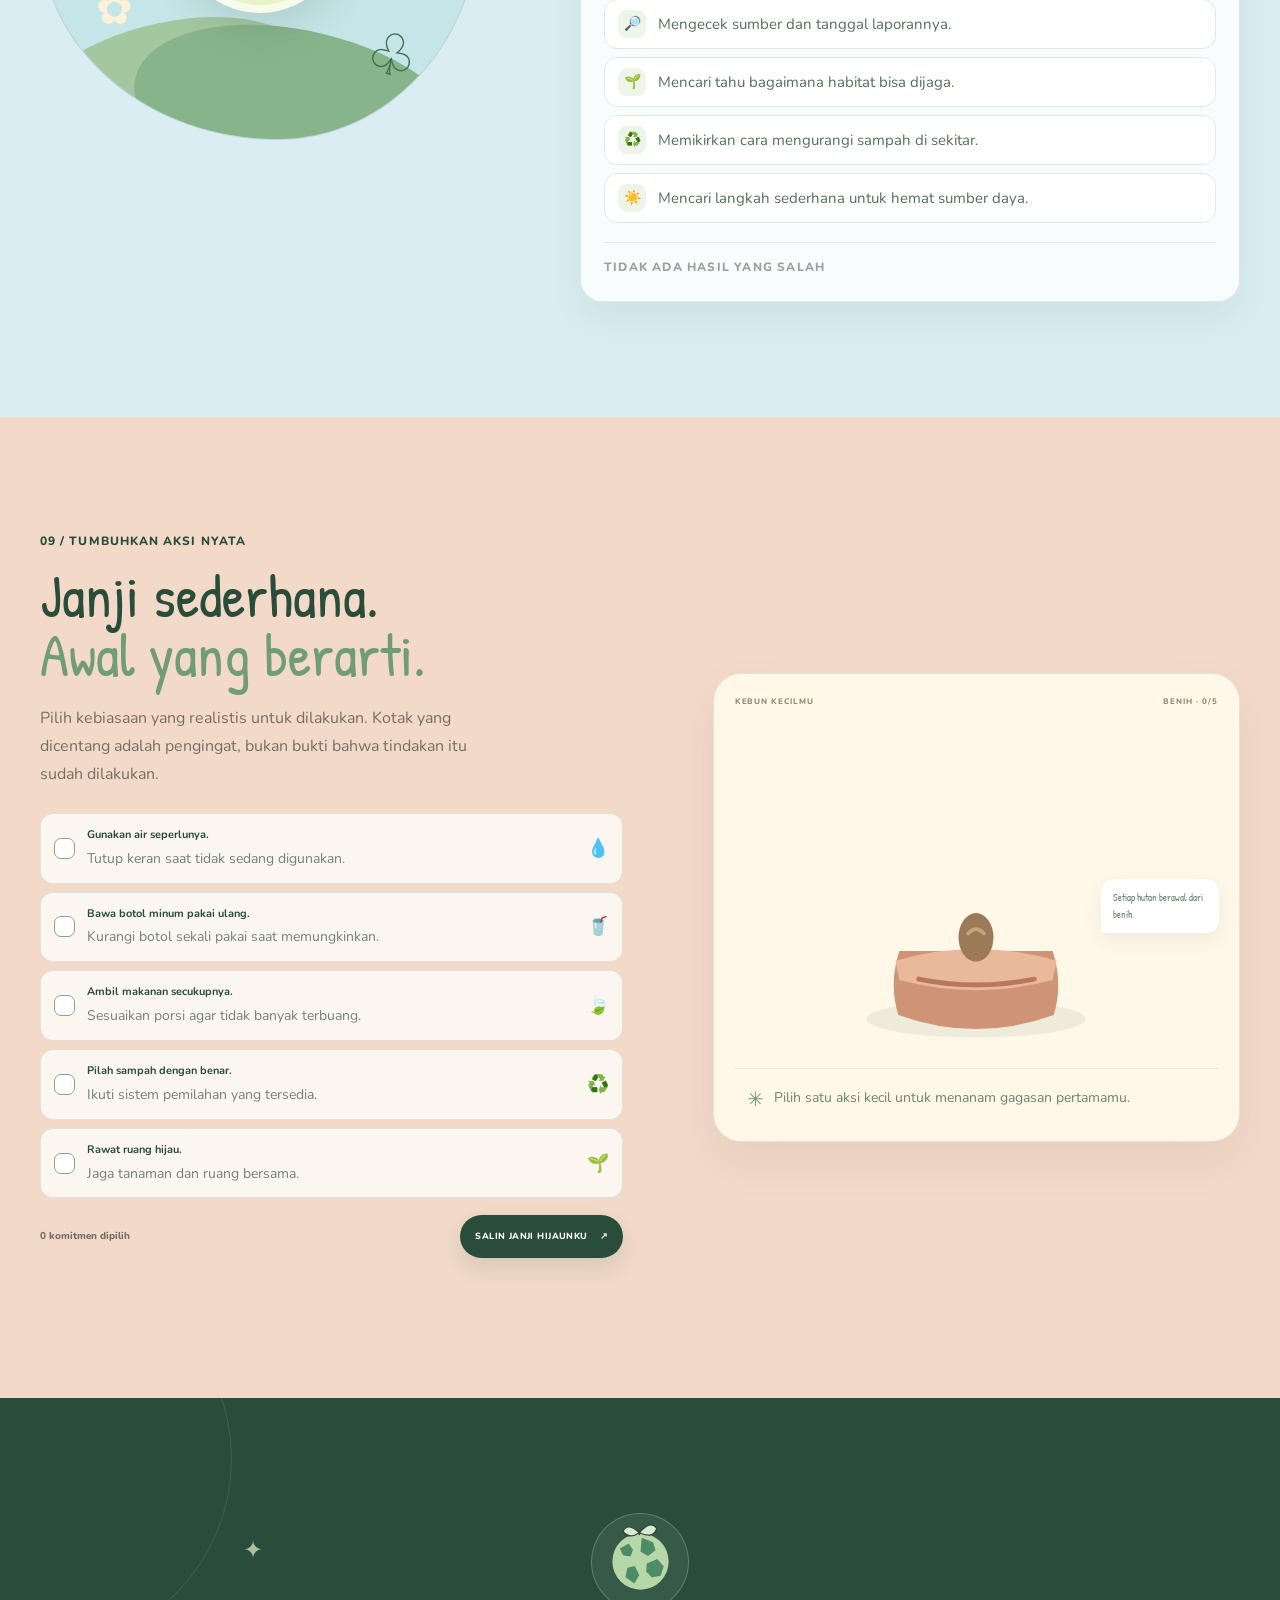
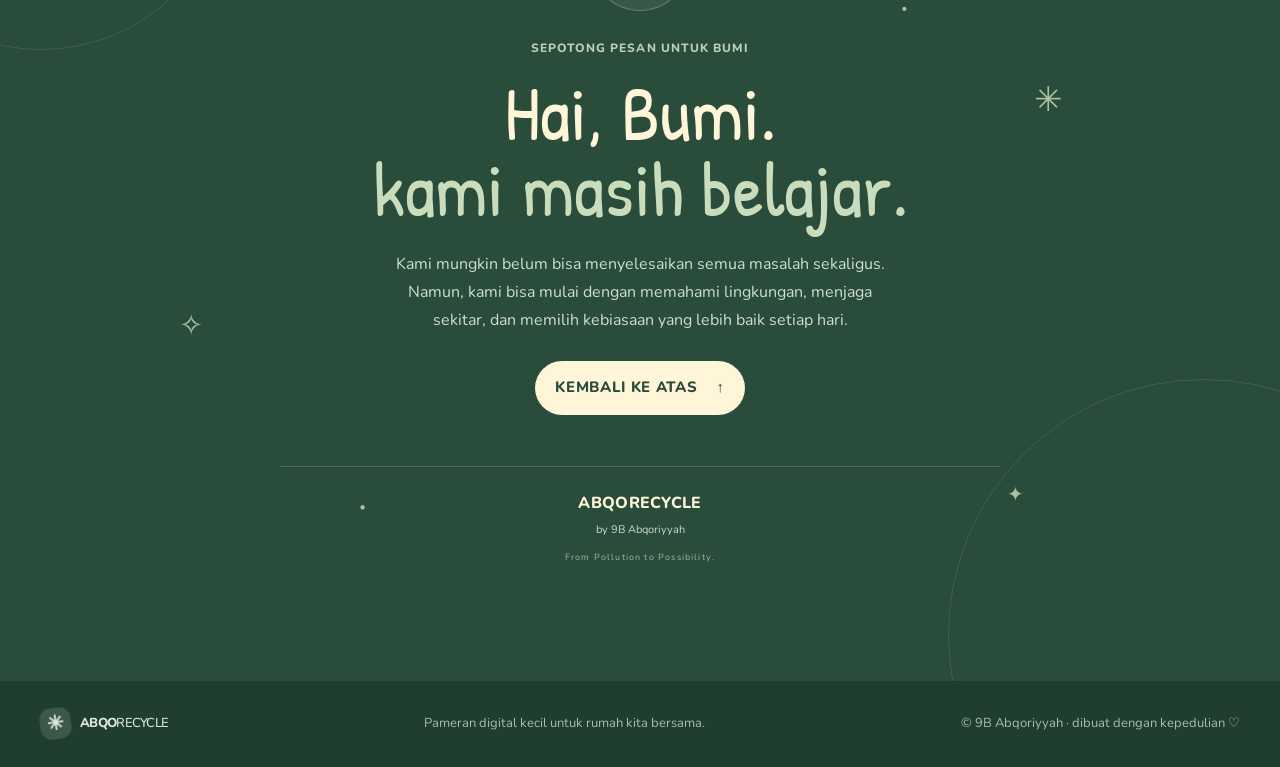
==== commit 24eaba4e: "Update index.html" ====
--- a/index.html
+++ b/index.html
@@ -125,7 +125,7 @@
     <section class="section-pad crew-section" id="eco-crew" aria-labelledby="crew-title">
       <div class="container">
         <div class="crew-top reveal"><div><p class="eyebrow">05 / 19 WAJAH, SATU BUMI</p><h2 id="crew-title">Kenalan dengan <span>Eco Crew.</span></h2></div><p>Each member has different habits, ideas, and styles⭐</p></div>
-        <div class="crew-meta"><span><i class="status-dot" aria-hidden="true"></i> KELAS KITA, BUMI KITA</span><span id="member-count">19 profil · ketuk untuk membuka</span></div>
+        <div class="crew-meta"><span><i class="status-dot" aria-hidden="true"></i> KELAS KITA, BUMI KITA</span><span id="member-count">19 profil · click to open</span></div>
         <div class="member-grid" id="member-grid"></div>
         <div class="crew-note"><span aria-hidden="true">✳</span><p>Setiap profil masih berupa placeholder. Minta izin sebelum memublikasikan cerita atau informasi pribadi teman.</p></div>
       </div>
